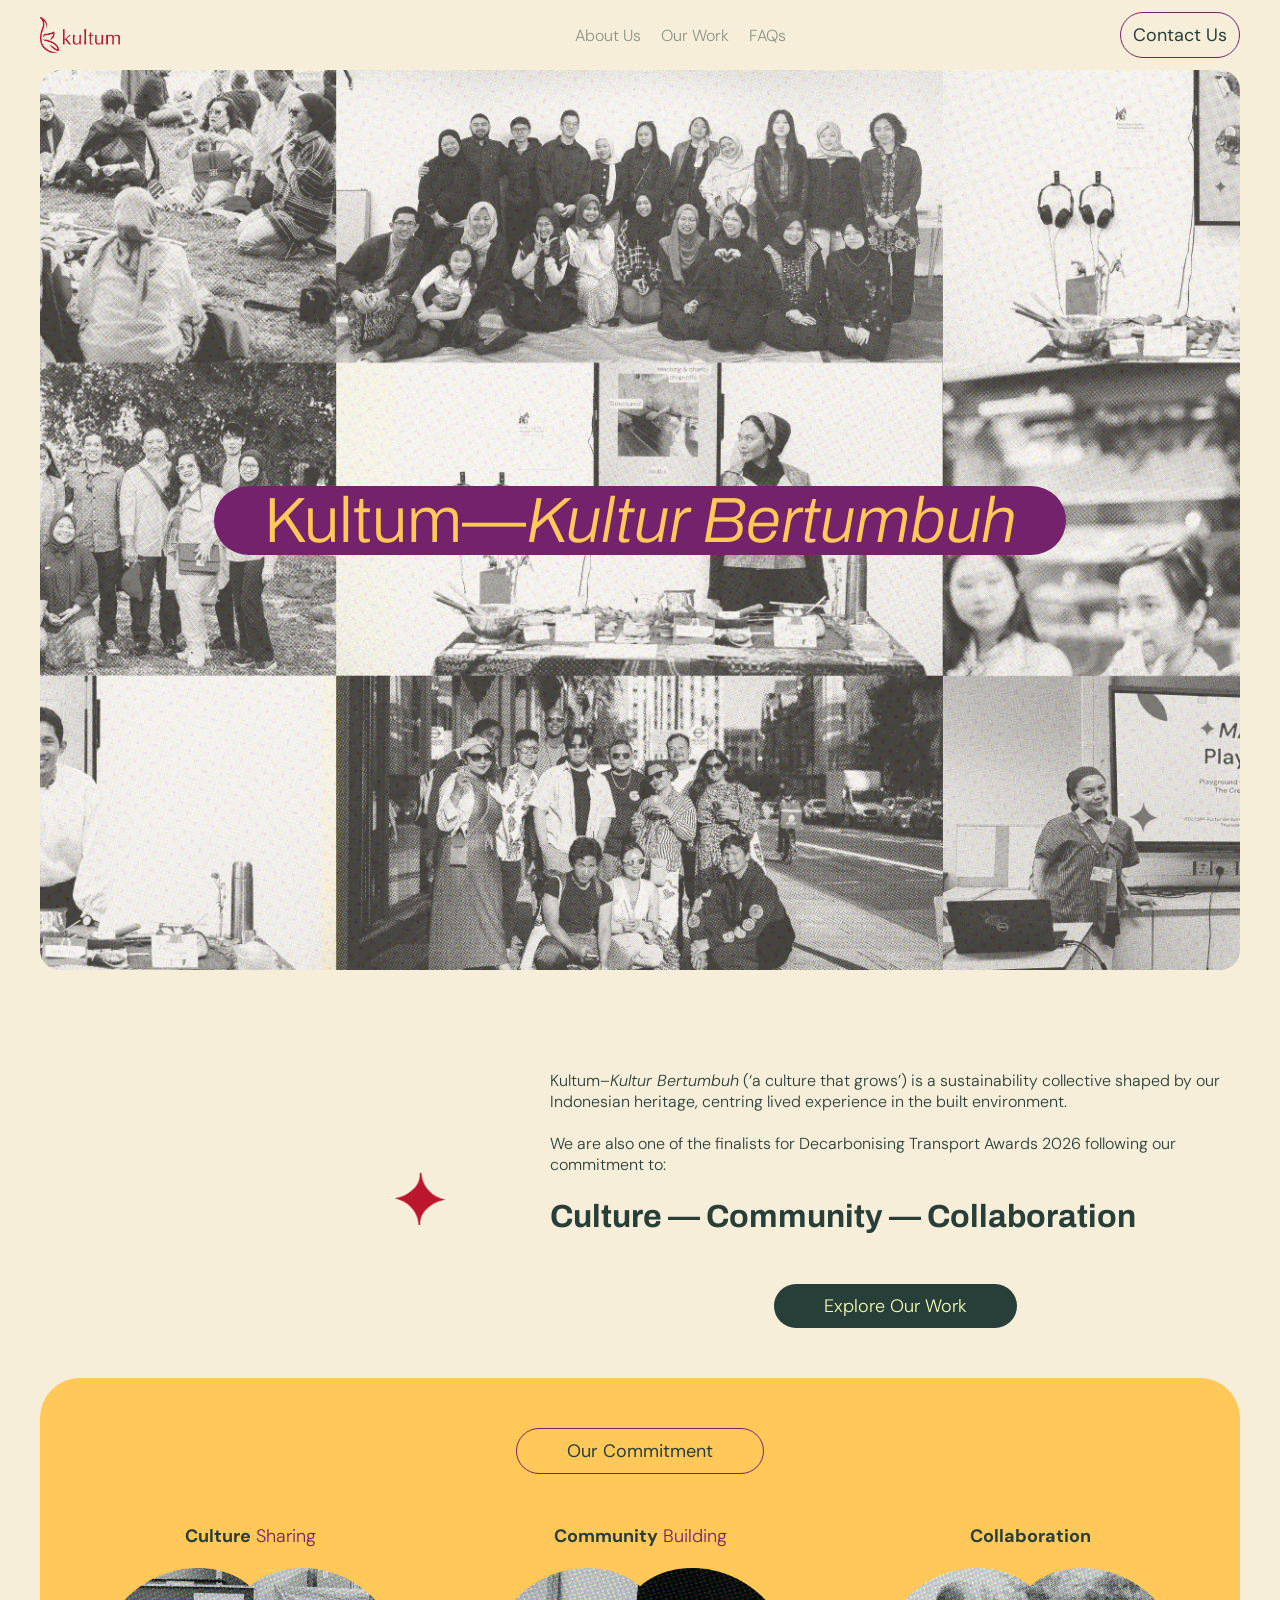
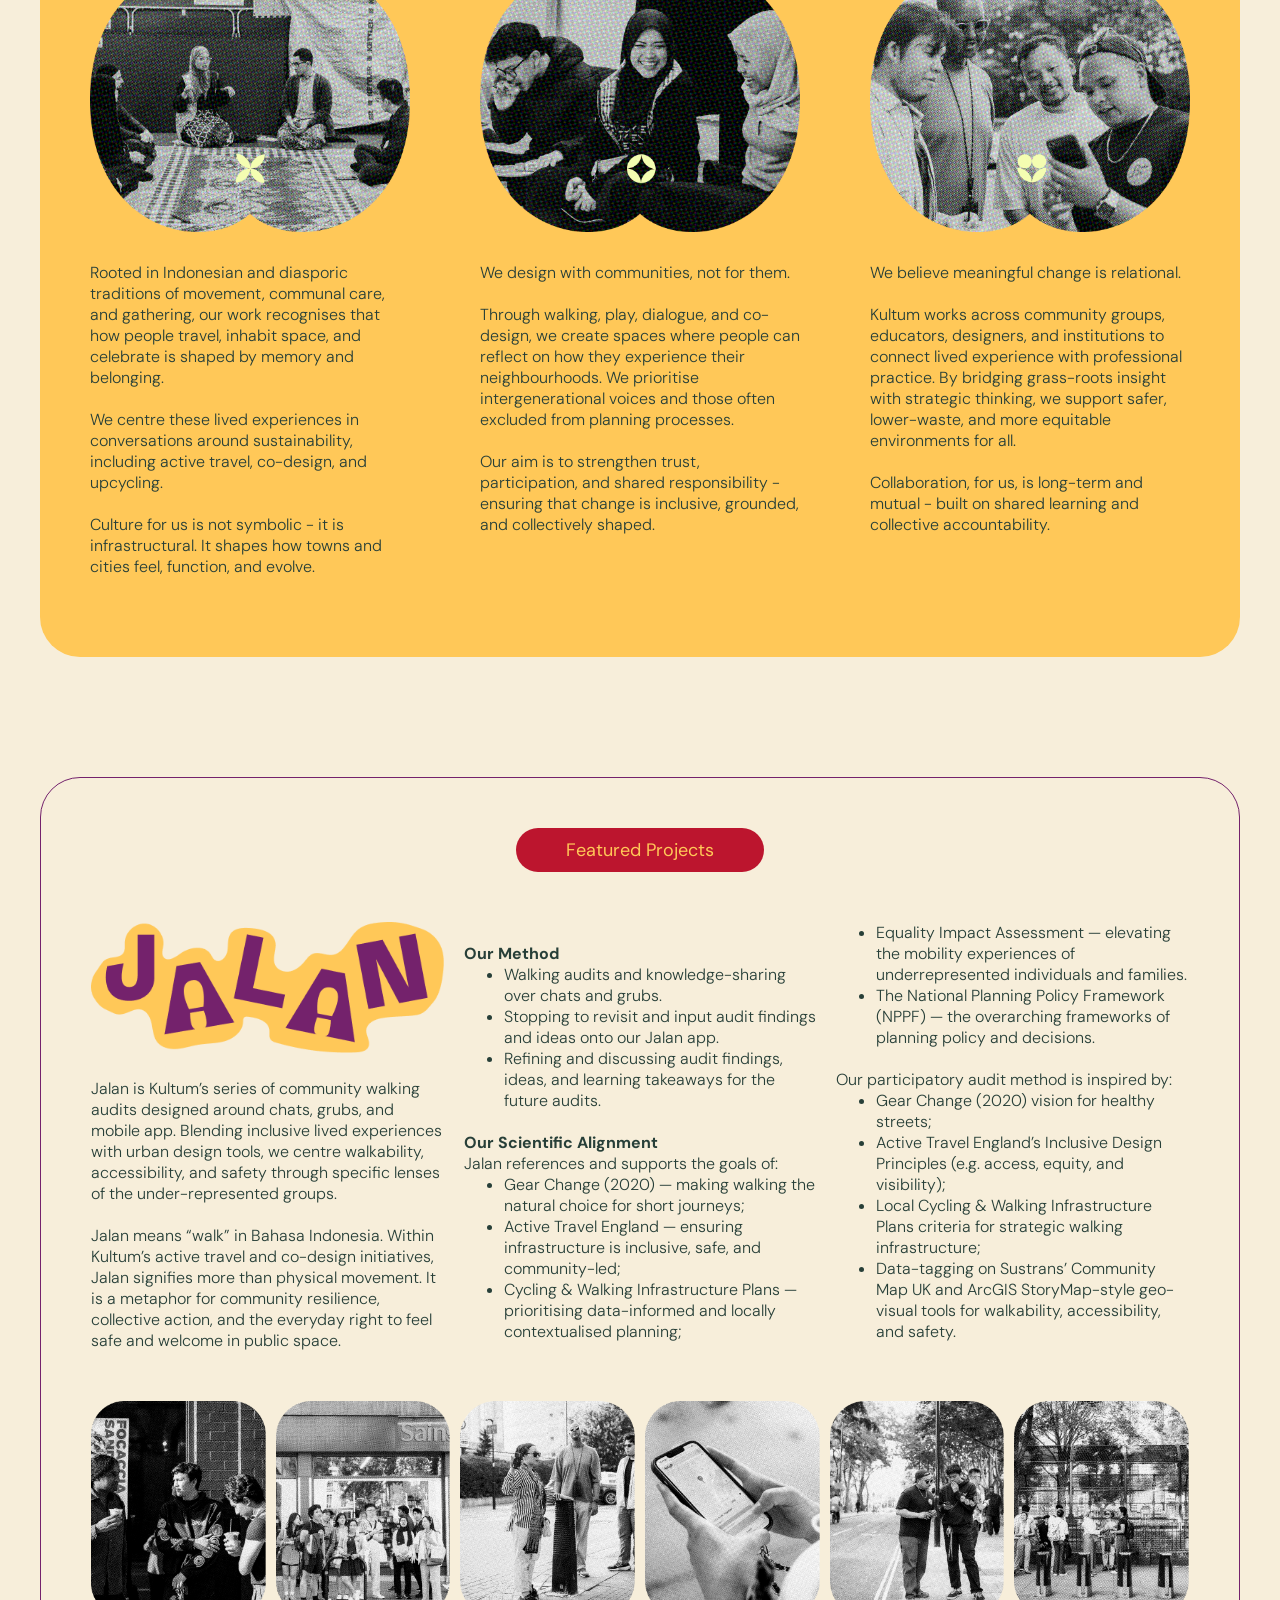
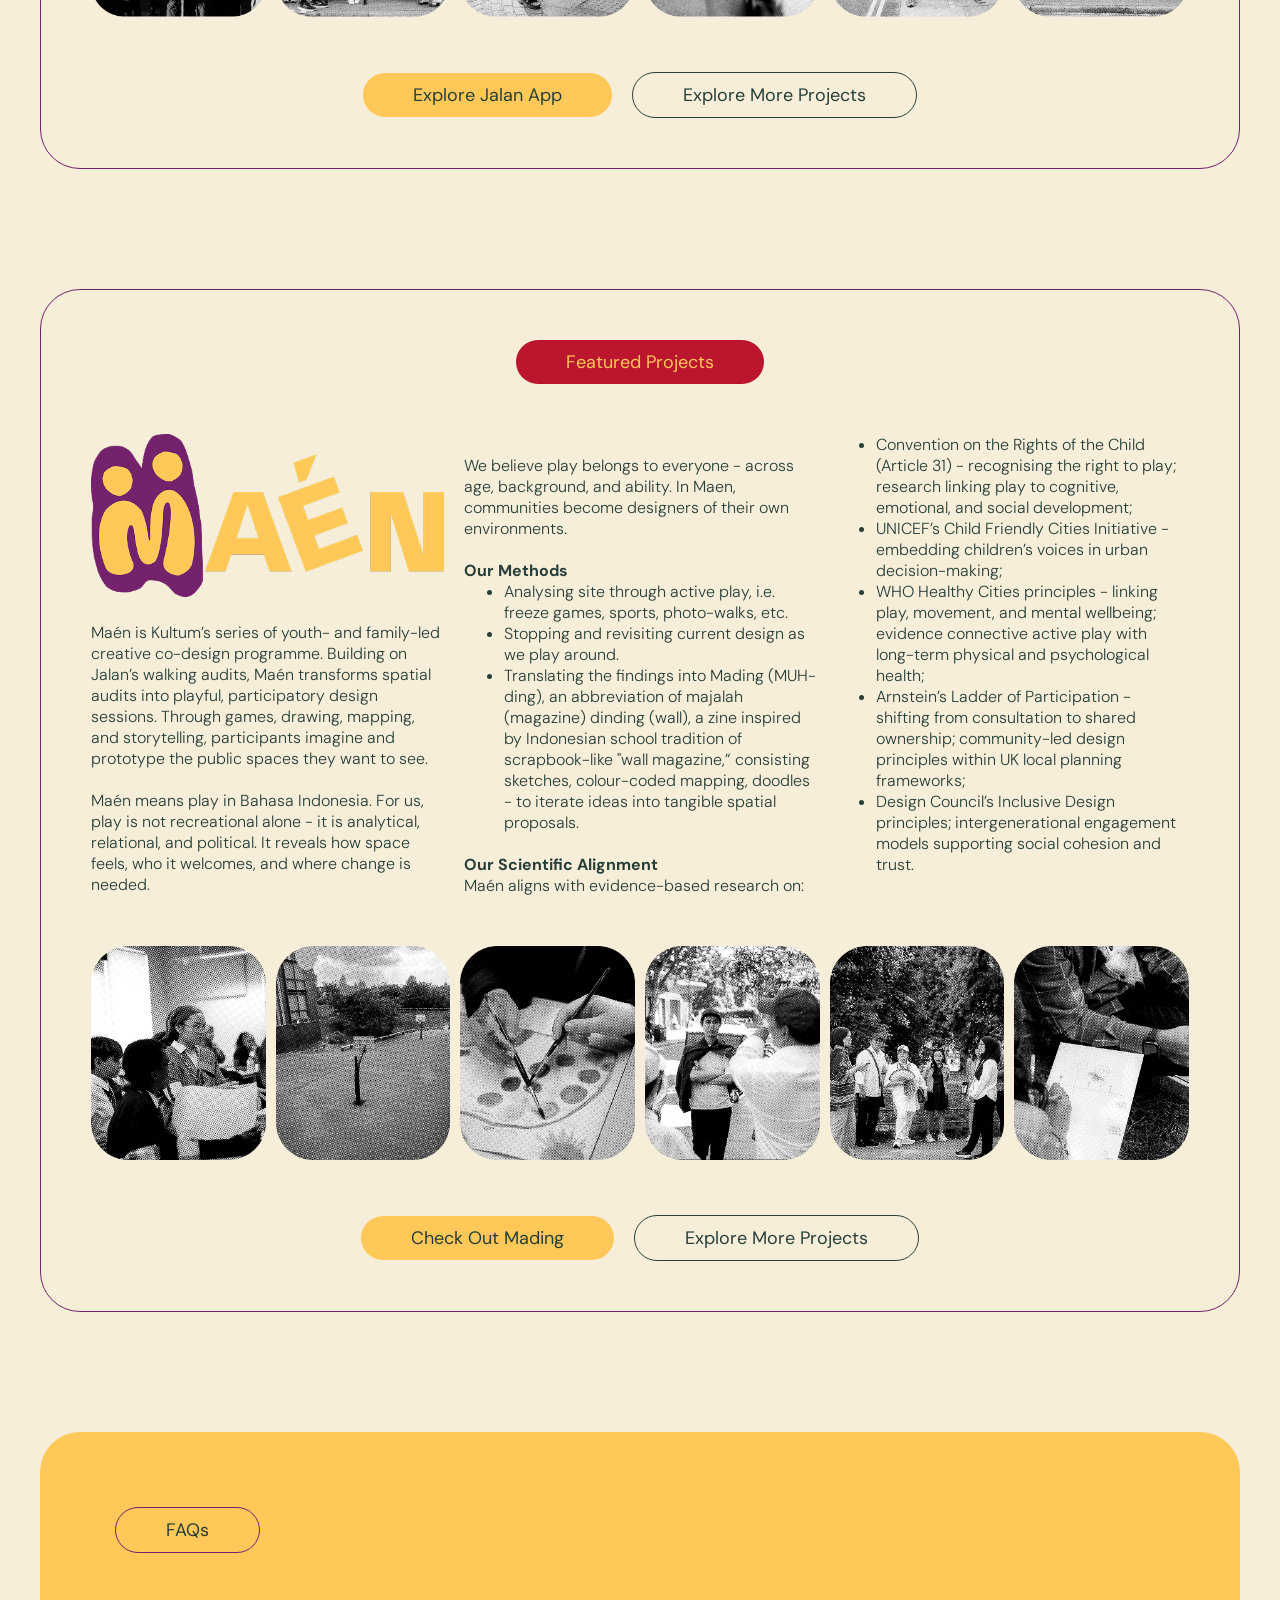
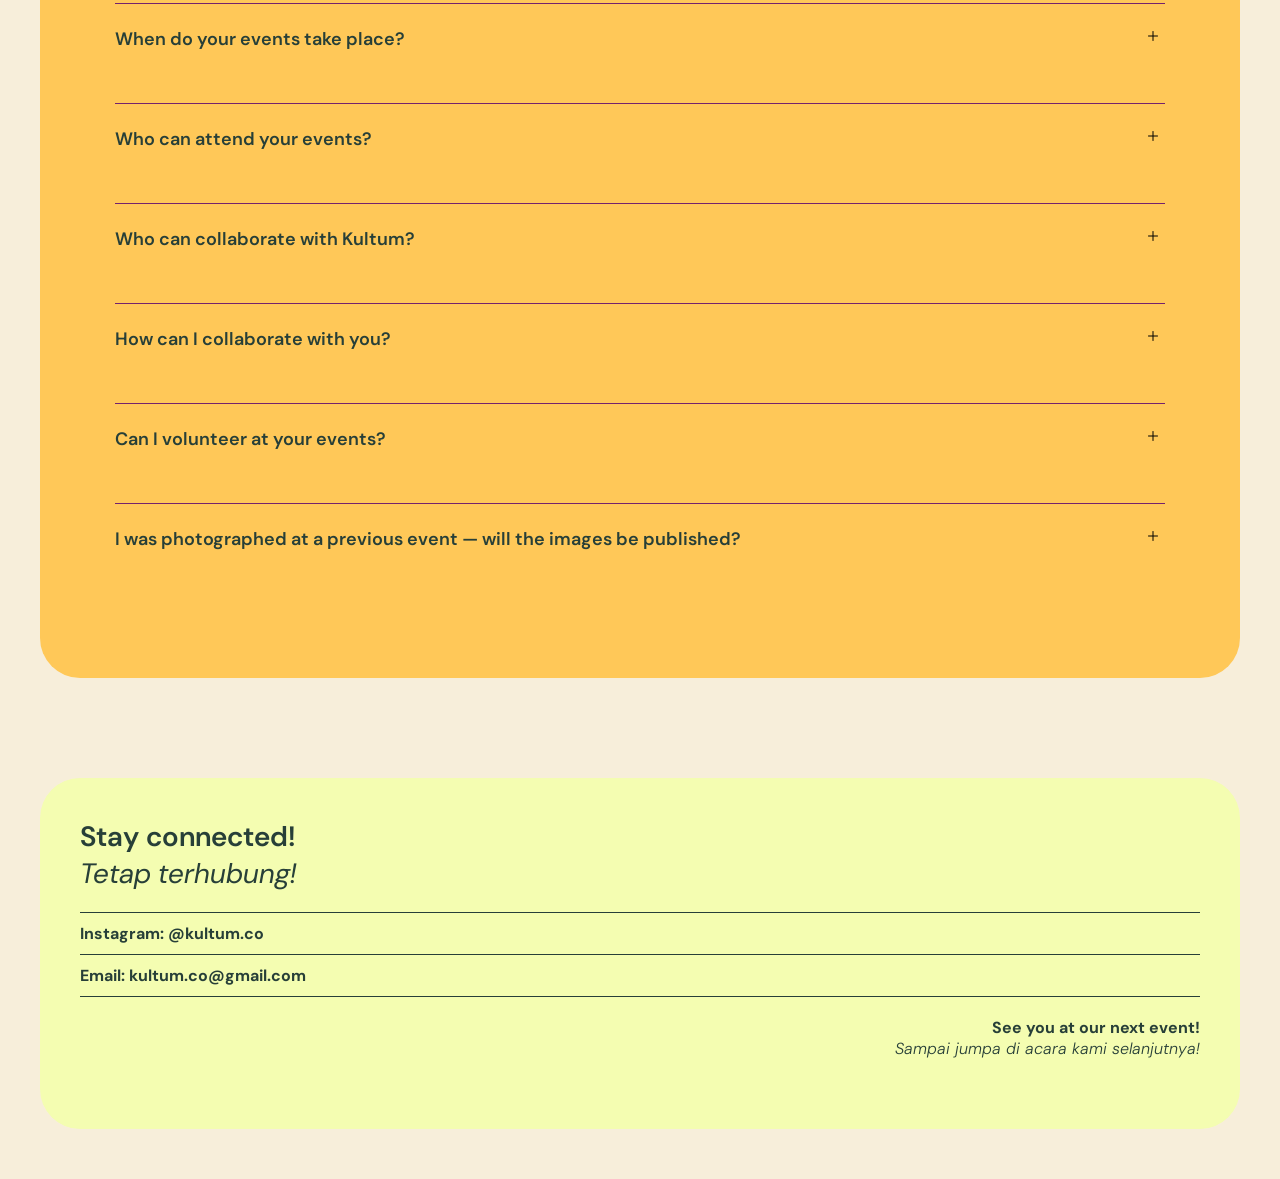
==== index.html @ 2cca70c1 "add hyperlink" ====
<!DOCTYPE html>
<html lang="en">

<head>
    <meta charset="UTF-8">
    <meta name="viewport" content="width=device-width, initial-scale=1.0">
    <title>KULTUM - Kultur Bertumbuh</title>
    <meta name="description" content="Kultum–Kultur Bertumbuh is a sustainability collective shaped by our Indonesian heritage, centring lived experience in the built environment.">
    <link rel="stylesheet" href="style.css">
    <link rel="icon" type="image/png" href="assets/logo_icon/Kultum_logo_square.png">
    <link rel="apple-touch-icon" href="assets/logo_icon/Kultum_logo_square.png">
    <link rel="preconnect" href="https://fonts.googleapis.com">
    <link rel="preconnect" href="https://fonts.gstatic.com" crossorigin>
    <link href="https://fonts.googleapis.com/css2?family=Archivo:ital,wght@0,100..900;1,100..900&family=DM+Sans:ital,opsz,wght@0,9..40,100..1000;1,9..40,100..1000&display=swap" rel="stylesheet">
</head>

<body>
    <header class="navbar">
        <div class="navbar-logo">
            <a href="index.html" target="_self"><img src="assets/logo_icon/Kultum_Visual-87.png" alt="Logo KULTUM"></a>
        </div>

        <!-- burger button (mobile only) -->
        <button class="navbar-burger" aria-label="Open menu" aria-expanded="false">
            <span></span>
            <span></span>
            <span></span>
        </button>
        
        <nav class="navbar-container">
            <ul class="navbar-menu">
                <li><a href="about.html">About Us</a></li>
                <li><a href="projects.html">Our Work</a></li>
                <li><a href="#faqs">FAQs</a></li>
            </ul>
            <div class="navbar-contact">
                <h3><a href="index.html#contacts" class="contact-button">Contact Us</a></h3>
            </div>
        </nav>
    </header>

    <section class="hero">
        <div class="hero-content">
            <h1>Kultum—<i>Kultur Bertumbuh</i></h1>
        </div>
    </section>

    <section class="about">
        <div class="about-image">
            <img src="assets/ornament/Kultum_Visual-39.png" alt="Hero Image">
        </div>
        <div class="about-content">
            <div class="about-content-text">
                <p>Kultum–<i>Kultur Bertumbuh</i> (‘a culture that grows’) is a sustainability collective shaped by our Indonesian heritage, centring lived experience in the built environment.</p>
                <br>
                <p>We are also one of the finalists for Decarbonising Transport Awards 2026 following our commitment to:</p>
            </div>
            <div class="about-highlights">
                <h2>
                    <span class="highlight-word">Culture</span>
                    <span class="highlight-sep"> — </span>
                    <span class="highlight-word">Community</span>
                    <span class="highlight-sep"> — </span>
                    <span class="highlight-word">Collaboration</span>
                </h2>
            </div>

            <div class ="about-CTA">
                <h3><a href="projects.html" class="about-button">Explore Our Work</a></h3>
            </div>
        </div>
    </section>

    <section class="commitment">
        <div class="commitment-title">
            <h2>Our Commitment</h2>
        </div>        
        <div class="commitment-container">
            <div class="commitment-item">
                <h4><span>Culture</span> Sharing</h4>
                <img src="assets/image/commitment-culture-sharing.png" alt="Commitment 1">
                <p>Rooted in Indonesian and diasporic traditions of movement, communal care, and gathering, our work recognises that how people travel, inhabit space, and celebrate is shaped by memory and belonging.</p>
                <br>
                <p>We centre these lived experiences in conversations around sustainability, including active travel, co-design, and upcycling.</p>
                <br>
                <p>Culture for us is not symbolic - it is infrastructural. It shapes how towns and cities feel, function, and evolve.</p>
            </div>
            <div class="commitment-item">
                <h4><span>Community</span> Building</h4>
                <img src="assets/image/commitment-community.png" alt="Commitment 2">
                <p>We design with communities, not for them. </p>
                <br>
                <p>Through walking, play, dialogue, and co-design, we create spaces where people can reflect on how they experience their neighbourhoods. We prioritise intergenerational voices and those often excluded from planning processes.</p>
                <br>
                <p>Our aim is to strengthen trust, participation, and shared responsibility - ensuring that change is inclusive, grounded, and collectively shaped.</p>
            </div>
            <div class="commitment-item">
                <h4><span>Collaboration</span></h4>
                <img src="assets/image/commitment-collaboration.png" alt="Commitment 1">
                <p>We believe meaningful change is relational.</p>
                <br>
                <p>Kultum works across community groups, educators, designers, and institutions to connect lived experience with professional practice. By bridging grass-roots insight with strategic thinking, we support safer, lower-waste, and more equitable environments for all.</p>
                <br>
                <p>Collaboration, for us, is long-term and mutual - built on shared learning and collective accountability.</p>
            </div>
        </div>
    </section>

    <section class="featured-projects">
        <div class="featured-projects-title">
            <h2>Featured Projects</h2>
        </div>
        <div class="featured-projects-content">
            <div class="feature-projects-content">
                <img class="feature-projects-image" src="assets/image/featured_project/jalan_logo.png" alt="Featured Project Main Image">
                <p>Jalan is Kultum’s series of community walking audits designed around chats, grubs, and mobile app. Blending inclusive lived experiences with urban design tools, we centre walkability, accessibility, and safety through specific lenses of the under-represented groups.</p>
                <br>
                <p>Jalan means “walk” in Bahasa Indonesia. Within Kultum’s active travel and co-design initiatives, Jalan signifies more than physical movement. It is a metaphor for community resilience, collective action, and the everyday right to feel safe and welcome in public space.</p>
                <br>
                <p><span>Our Method</span></p>
                <ul>
                    <li>Walking audits and knowledge-sharing over chats and grubs.</li>
                    <li>Stopping to revisit and input audit findings and ideas onto our Jalan app.</li>
                    <li>Refining and discussing audit findings, ideas, and learning takeaways for the future audits.</li>
                </ul>
                <br>
                <p><span>Our Scientific Alignment</span></p>
                <p>Jalan references and supports the goals of:</p>
                <ul>
                    <li><a href="https://assets.publishing.service.gov.uk/media/5f1f59458fa8f53d39c0def9/gear-change-a-bold-vision-for-cycling-and-walking.pdf" target="_blank">Gear Change (2020)</a> — making walking the natural choice for short journeys;</li>
                    <li><a href="https://www.activetravelengland.gov.uk/resources" target="_blank">Active Travel England</a> — ensuring infrastructure is inclusive, safe, and community-led;</li>
                    <li><a href="https://assets.publishing.service.gov.uk/media/5f32aa668fa8f57ac88dc9dc/cycling-walking-infrastructure-technical-guidance-document.pdf" target="_blank">Cycling & Walking Infrastructure Plans</a> — prioritising data-informed and locally contextualised planning;</li>
                    <li><a href="https://www.ukri.org/wp-content/uploads/2021/02/nerc-110221-Funding-Opp-PreparingForFutureCleanAir-EIA.pdf#:~:text=An%20equality%20impact%20assessment%20(EIA)%20is%20an,or%20disadvantage%20any%20protected%20groups%20from%20participation.&text=EIAs%20are%20about%20making%20comparisons%20between%20groups,identify%20differences%20in%20their%20needs%20and/or%20requirements." target="_blank">Equality Impact Assessment</a> — elevating the mobility experiences of underrepresented individuals and families.</li>
                    <li>The National Planning Policy Framework (NPPF) — the overarching frameworks of planning policy and decisions.</li>
                </ul>
                <br>
                <p>Our participatory audit method is inspired by:</p>
                <ul>
                    <li><a href="https://assets.publishing.service.gov.uk/media/5f1f59458fa8f53d39c0def9/gear-change-a-bold-vision-for-cycling-and-walking.pdf" target="_blank">Gear Change (2020)</a> vision for healthy streets;</li>
                    <li><a href="https://www.activetravelengland.gov.uk/resources" target="_blank">Active Travel England</a>’s Inclusive Design Principles (e.g. access, equity, and visibility);</li>
                    <li><a href="https://assets.publishing.service.gov.uk/media/5f32aa668fa8f57ac88dc9dc/cycling-walking-infrastructure-technical-guidance-document.pdf" target="_blank">Local Cycling & Walking Infrastructure Plans</a> criteria for strategic walking infrastructure;</li>
                    <li><a href="https://www.walkwheelcycletrust.org.uk/for-professionals/ " target="_blank">Data-tagging on Sustrans’ Community Map UK</a> and <a href="https://www.esri.com/en-us/arcgis/products/arcgis-storymaps/overview" target="_blank">ArcGIS StoryMap-style geo-visual tools</a> for walkability, accessibility, and safety.</li>
                </ul>
            </div>
        </div>
        <div class="feature-projects-image-collection">
            <div class="feature-projects-image-item">
                <img src="assets/image/jalan_1.png" alt="Featured Project 1">    
            </div>
            <div class="feature-projects-image-item">
                <img src="assets/image/jalan_2.png" alt="Featured Project 2">    
            </div>
            <div class="feature-projects-image-item">
                <img src="assets/image/jalan_3.png" alt="Featured projects 3">    
            </div>
            <div class="feature-projects-image-item">
                <img src="assets/image/jalan_4.png" alt="Featured projects 4">    
            </div>
            <div class="feature-projects-image-item">
                <img src="assets/image/jalan_5.png" alt="Featured projects 5">    
            </div>
            <div class="feature-projects-image-item">
                <img src="assets/image/jalan_6.png" alt="Featured projects 6">    
            </div>        
        </div>
        <div class="featured-projects-CTA">
            <a href="https://jalan-audit.vercel.app/" target="_blank">
                <div class="featured-projects-CTA-text">
                    <h3 id="explore-jalan-app">Explore Jalan App</h3>
                </div>
            </a>
            
            <a href="projects.html" target="_self">
                <div class="featured-projects-CTA-text">
                    <h3 id="explore-projects">Explore More Projects</h3>
                </div>
            </a>
            
        </div>
    </section>

        <section class="featured-projects">
        <div class="featured-projects-title">
            <h2>Featured Projects</h2>
        </div>
        <div class="feature-projects-content">
            <img class="feature-projects-image" src="assets/image/featured_project/maen_logo.png" alt="Featured Project Main Image">
            <p>Maén is Kultum’s series of youth- and family-led creative co-design programme. Building on Jalan’s walking audits, Maén transforms spatial audits into playful, participatory design sessions. Through games, drawing, mapping, and storytelling, participants imagine and prototype the public spaces they want to see.</p>
            <br>
            <p>Maén means play in Bahasa Indonesia. For us, play is not recreational alone - it is analytical, relational, and political. It reveals how space feels, who it welcomes, and where change is needed.</p>
            <br>
            <p>We believe play belongs to everyone - across age, background, and ability. In Maen, communities become designers of their own environments.</p>
            <br>
            <p><span>Our Methods</span></p>    
            <ul>
                <li>Analysing site through active play, i.e. freeze games, sports, photo-walks, etc.</li>
                <li>Stopping and revisiting current design as we play around.</li>
                <li>Translating the findings into Mading (MUH-ding), an abbreviation of majalah (magazine) dinding (wall), a zine inspired by Indonesian school tradition of scrapbook-like "wall magazine,” consisting sketches, colour-coded mapping, doodles - to iterate ideas into tangible spatial proposals.</li>
            </ul>
            <br>
            <p><span>Our Scientific Alignment</span></p>
            <p>Maén aligns with evidence-based research on:</p>
            <ul>
                <li><a href="https://www.unicef.org.uk/what-we-do/un-convention-child-rights/" target="_blank">Convention on the Rights of the Child (Article 31)</a> - recognising the right to play; research linking play to cognitive, emotional, and social development;</li>
                <li><a href="https://www.childfriendlycities.org/ " target="_blank">UNICEF’s Child Friendly Cities Initiative</a> - embedding children’s voices in urban decision-making;</li>
                <li><a href="https://iris.who.int/server/api/core/bitstreams/2e4092fb-4753-4e44-85f1-3ce83b74ad05/content" target="_blank">WHO Healthy Cities principles</a> - linking play, movement, and mental wellbeing; evidence connective active play with long-term physical and psychological health;</li>
                <li><a href="https://assets.publishing.service.gov.uk/media/5a759a49ed915d506ee80164/11-1473-citizen-in-regulation.pdf" target="_blank">Arnstein’s Ladder of Participation</a> - shifting from consultation to shared ownership; community-led design principles within UK local planning frameworks;</li>
                <li><a href="https://www.designcouncil.org.uk/fileadmin/uploads/dc/Documents/the-principles-of-inclusive-design.pdf#:~:text=Inclusive%20design%20celebrates%20the%20diversity%20of%20people,ill%20health%2C%20visual%20impairments%20and%20hearing%20impairments" target="_blank">Design Council’s Inclusive Design principles</a>; intergenerational engagement models supporting social cohesion and trust.</li>
            </ul>
        </div>
        <div class="feature-projects-image-collection">
            <div class="feature-projects-image-item">
                <img src="assets/image/featured_project/maen_image/image1.png" alt="Featured Project 1">    
            </div>
            <div class="feature-projects-image-item">
                <img src="assets/image/featured_project/maen_image/image2.png" alt="Featured Project 2">    
            </div>
            <div class="feature-projects-image-item">
                <img src="assets/image/featured_project/maen_image/image3.png" alt="Featured projects 3">    
            </div>
            <div class="feature-projects-image-item">
                <img src="assets/image/featured_project/maen_image/image4.png" alt="Featured projects 4">    
            </div>
            <div class="feature-projects-image-item">
                <img src="assets/image/featured_project/maen_image/image5.png" alt="Featured projects 5">    
            </div>
            <div class="feature-projects-image-item">
                <img src="assets/image/featured_project/maen_image/image6.png" alt="Featured projects 6">    
            </div>        
        </div>
        
        <div class="featured-projects-CTA">
            <a href="https://docs.google.com/presentation/d/1mTHR2N5oKkq1h2zH05cgTglnun72VjUAfiAjLEv7IDc/edit?usp=sharing" target="_blank">
                <div class="featured-projects-CTA-text">
                    <h3 id="explore-jalan-app">Check Out Mading</h3>
                </div>
            </a>
            
            <a href="projects.html" target="_self">
                <div class="featured-projects-CTA-text">
                    <h3 id="explore-projects">Explore More Projects</h3>
                </div>
            </a>
            
        </div>
    </section>

    <section class="faqs" id="faqs">
        <div class="faqs-title">
            <h2>FAQs</h2>
        </div>

        <div class="faqs-container">
            <div class="faqs-item">
                <div class="faqs-question-container">
                    <h2>When do your events take place?</h2>
                    <div class="plus button">
                        <svg class="icon-plus" viewBox="0 0 24 24" width="24" height="24" aria-hidden="true" focusable="false">
                            <path d="M12 7.5V16.5M7.5 12H16.5" fill="none" stroke="currentColor" stroke-width="1" stroke-linecap="round"></path>
                        </svg>
                    </div>
                </div>
                <div class="faqs-answer">
                    <p>Our events take place at different times throughout the year. As Kultum is a passion project alongside our full-time work, we treat it as a creative playground - which means meaningful gatherings for communities. We usually run 5-6 events each year. The best place to hear about new dates and updates is our Instagram @kultum.co. We are always open to collaborating on new events.</p>                
                </div>
            </div>
            <div class="faqs-item">
                <div class="faqs-question-container">
                    <h2>Who can attend your events?</h2>
                    <div class="plus button">
                        <svg class="icon-plus" viewBox="0 0 24 24" width="24" height="24" aria-hidden="true" focusable="false">
                            <path d="M12 7.5V16.5M7.5 12H16.5" fill="none" stroke="currentColor" stroke-width="1" stroke-linecap="round"></path>
                        </svg>
                    </div>
                </div>
                <div class="faqs-answer">
                    <p>Kultum is rooted in Indonesian lived experience, but we are not exclusively for Indonesians. We warmly welcome people of all ages, backgrounds, and identities. We are we’re especially passionate about creating space for under-represented communities in the UK.</p>                
                </div>
            </div>
            <div class="faqs-item">
                <div class="faqs-question-container">
                    <h2>Who can collaborate with Kultum?</h2>
                    <div class="plus button">
                        <svg class="icon-plus" viewBox="0 0 24 24" width="24" height="24" aria-hidden="true" focusable="false">
                            <path d="M12 7.5V16.5M7.5 12H16.5" fill="none" stroke="currentColor" stroke-width="1" stroke-linecap="round"></path>
                        </svg>
                    </div>
                </div>
                <div class="faqs-answer">
                    <p>We love collaborating — with individuals, collectives, organisations, and communities. Our work centres culture, community, and collaboration, and includes:</p>
                    <ul>
                        <li><strong>Jalan</strong> — community walking audits powered by chats, grubs, and a mobile app;</li>
                        <li><strong>Maén</strong> — youth- and family-led creative co-design programmes through games, drawing, mapping, and storytelling.</li>
                    </ul>
                    <p>We are particularly open to projects connected to under-represented communities in active travel, public spaces, urban-rural connectivity, and co-design.</p>                
                </div>
            </div><div class="faqs-item">
                <div class="faqs-question-container">
                    <h2>How can I collaborate with you?</h2>
                    <div class="plus button">
                        <svg class="icon-plus" viewBox="0 0 24 24" width="24" height="24" aria-hidden="true" focusable="false">
                            <path d="M12 7.5V16.5M7.5 12H16.5" fill="none" stroke="currentColor" stroke-width="1" stroke-linecap="round"></path>
                        </svg>
                    </div>
                </div>
                <div class="faqs-answer">
                    <p>We would love to hear from you! Please email kultum.co@gmail.com with a short introduction and your ideas.</p>                
                </div>
            </div>
            <div class="faqs-item">
                <div class="faqs-question-container">
                    <h2>Can I volunteer at your events?</h2>
                    <div class="plus button">
                        <svg class="icon-plus" viewBox="0 0 24 24" width="24" height="24" aria-hidden="true" focusable="false">
                            <path d="M12 7.5V16.5M7.5 12H16.5" fill="none" stroke="currentColor" stroke-width="1" stroke-linecap="round"></path >
                        </svg>
                    </div>
                </div>
                <div class="faqs-answer">
                    <p>Yes — we would love that! If you are interested in volunteering, email kultum.co@gmail.com and we will share details about our volunteering scheme and upcoming opportunities.</p>                
                </div>
            </div>
            <div class="faqs-item">
                <div class="faqs-question-container">
                    <h2>I was photographed at a previous event — will the images be published?</h2>
                    <div class="plus button">
                        <svg class="icon-plus" viewBox="0 0 24 24" width="24" height="24" aria-hidden="true" focusable="false">
                            <path d="M12 7.5V16.5M7.5 12H16.5" fill="none" stroke="currentColor" stroke-width="1" stroke-linecap="round"></path>
                        </svg>
                    </div>
                </div>
                <div class="faqs-answer">
                    <p>In most cases, yes. We document our events to celebrate and share the community we build together. We always seek consent before photographing participants, so you can feel comfortable and safe at our events. Your comfort and choice are our priority.</p>                
                </div>
            </div>
        </div>
    </section>

    <section class="contacts" id="contacts">
        <div class="contacts-title">
            <h5 id="stay-connected">Stay connected!</h5>
            <h5 id="tetep-terhubung"><i>Tetap terhubung!</i></h5>
        </div>
        <div class="contact-items">
            <p><span><a href="https://www.instagram.com/kultum.co">Instagram: @kultum.co</a></span></p>
        </div>
        <div class="contact-items">
            <p><span><a href="mailto:kultum.co@gmail.com">Email: kultum.co@gmail.com</a></span></p>
        </div>
        <div class="contact-footer">
            <p><span>See you at our next event!</span></p>
            <p><i>Sampai jumpa di acara kami selanjutnya!</i></p>
        </div>
    </section>

    <script src="script.js"></script>

</body>

</html>
---- style.css ----
:root {
    --text-color: #273F38;
    --background-color: #F7EEDA;
    --secondary-color: #273F38;
    --third-color: #BC152E;
    --fourth-color: #FFC858;
    --fifth-color: #F4FDB1;
    --accent-color: #74226C;
    --title-color: #FFC858;
    --text-accent-color: #F4FDB1;

}

h1 {
    font-size: 70px;
    font-family: "Archivo", monospace;
    font-weight: 300;
}

h2 {
    color: var(--text-color);
    font-size: 18px;
    font-weight: 400;
    margin: 0;
}

h3 {
    color: var(--text-color);
    font-size: 18px;
    font-weight: 400;
    margin: 0;
}

h4 {
    color: var(--text-color);
    font-size: 20px;
    font-weight: 400;
    margin: 0;
}

h5 {
    color: var(--text-color);
    font-size: 28px;
    font-weight: 400;
    margin: 0;
}

i {
    margin: 0;
}

p{
    color: var(--text-color);
    font-size: 16px;
    font-weight: 300;
    margin: 0;
}

li{
    color: var(--text-color);
    font-size: 16px;
    font-weight: 300;
    margin: 0;
}

ul{
    margin: 0;
}




span {
    color: var(--text-color);
    font-weight: 700;
}

a,
a:visited,
a:hover,
a:active {
    color: var(--text-color);
    text-decoration: none;      /* remove underline */
}

body {
    background-color: var(--background-color);
    font-family: "DM Sans", monospace;
    padding: 0 30px;
    margin: 0;
}

.navbar {
    position: sticky;
    top: 0;
    z-index: 100;
    background-color: var(--background-color);
    display : flex;     /*to display navbar items horizontally*/
    align-items: center; /*to vertically center the items*/
    flex-direction: row; /*to ensure items are in a row*/
    justify-content: space-between;
    font-size: 18px;
    font-weight: 300;
    padding: 0;
    height: 70px;
}

.navbar-logo img {
    width: 80px;
    height: auto;
    display: block; /*to remove any extra space below the image*/
    padding: 0;
    margin: 0;
}

.navbar-container {
    flex: 1;                    /* fill remaining space after logo */
    display: flex;
    align-items: center;
    justify-content: center;    /* center the menu links */
    position: relative;         /* anchor for navbar-contact absolute position */
}

.navbar-menu {
    display: flex;  /*to display navbar items horizontally*/
    flex-direction: row; /*to ensure items are in a row*/
    gap: 20px;      /*to add space between navbar items*/
    list-style: none; /*to remove default list styling*/
    justify-content: center; /*to center the items horizontally*/
    padding: 0;
    margin: 0;
}

.navbar-menu li a {
    opacity: 0.5;
}

.navbar-menu li a.active {
    opacity: 1;
}

.navbar-contact {
    position: absolute;         /* pin to right edge of container */
    right: 0;
    min-width: 120px;
    text-align: center;
    font-size: 18px;
    font-weight: 300;
    margin: 0;
    padding: 10px 1px;
    border: 1px solid var(--accent-color);
    border-radius: 100px;
}

.navbar-burger {
    display: none;              /* hidden on desktop */
    flex-direction: column;
    justify-content: center;
    gap: 5px;
    background: none;
    border: none;
    cursor: pointer;
    padding: 4px;
    z-index: 200;
}

.navbar-burger span {
    display: block;
    width: 24px;
    height: 2px;
    background-color: var(--text-color);
    border-radius: 2px;
    transition: transform 0.3s ease, opacity 0.2s ease;
}



.hero {
    min-height: 100vh;
    display: flex;
    align-items: center;
    justify-content: center;
    text-align: center;
    border-radius: 20px;

    /* change image path as needed */
    background-image: url("assets/image/hero.png");
    background-size: cover;
    background-position: center;
    background-repeat: no-repeat;
}

.hero-content h1 {
    margin: 0;
    display: inline-block;                 /* wraps bg around text */
    padding: 12px 20px;
    background-color: var(--accent-color); /* text box color */
    color: var(--title-color);
    border-radius: 100px;
    padding: 0px 50px;
}

.about{
    display: flex;
    align-items: center;
    justify-content: center;
    flex-direction: row;
    gap: 50px;   
    padding-top: 100px;
    margin-bottom: 50px;
}

.about-image {
    flex: 2;
    width: 400px;
    height: auto;
    border-radius: 20px;
    
    display: flex;              /* make inner img alignable */
    justify-content: flex-end;  /* push img to right */
    align-items: center;        /* optional vertical alignment */
}

.about-image-container {
    position: relative;
    width: 100%;
    height: 100%;
}

.about-image img {
    position: relative;
    width: 50px;
    height: auto;
    top: 0px;                  /* reset old values */
    right: 30px;
    transform: translateX(-50%); /* center vertically */
}

.about-content {
    flex: 3;
    display: flex;
    flex-direction: column;
}

.about-highlights {
    display: flex;
    flex-direction: column;
    justify-content: center;
    text-align: left;
    font-size: 24px;
    margin-top: 24px;
}

.about-highlights h2{
    font-family: "Archivo", monospace;
    font-size: 32px;
    font-weight: 600;
}

.about-CTA {
    margin-top: 50px;
    width: fit-content;        /* only as wide as content */
    margin-left: auto;         /* center horizontally */
    margin-right: auto;        /* center horizontally */

    color: var(--title-color);
    background-color: var(--secondary-color);
    border-radius: 100px;

    display: inline-flex;      /* keep content centered inside */
    justify-content: center;
    align-items: center;
}

.about-CTA h3 {
    color: var(--text-accent-color);
    font-size: 18px;
    font-weight: 300;
    padding: 10px 50px;
}

.about-CTA h3 a{
    color: var(--text-accent-color);
}


.commitment {
    background-color: var(--title-color);
    padding: 50px;
    border-radius: 40px;
    padding-bottom: 80px;
}

.commitment-title {
    display: flex;
    align-items: center;
    justify-content: center;
}

.commitment-title h2 {
    display: inline-block;                 /* width = text content */
    border: 1px solid var(--accent-color);
    padding: 10px 50px;                     /* small inner spacing */
    border-radius: 999px;                  /* optional pill look */
}

.commitment-container {
    display: flex;
    flex-direction: row;
    gap: 70px;
    margin-top: 30px;
}

.commitment-item {
    flex: 1;
    display: flex;
    flex-direction: column;
    align-items: left;
}

.commitment-item img {
    width: 100%;
    height: auto;
    margin-bottom: 30px;
}

.commitment-item h4 {
    color: var(--accent-color);
    font-size: 18px;
    font-weight: 300;
    margin: 20px 0;
    text-align: center;
}

.featured-projects {
    display: flex;
    flex-direction: column;
    gap: 50px;
    margin-top: 120px;
    border: 1px solid var(--accent-color);
    border-radius: 40px;
    padding: 50px;
}


.featured-projects-title {
    display: flex;
    align-items: center;
    justify-content: center;
}

.featured-projects-title h2 {
    display: inline-block;                 /* width = text content */
    background-color: var(--third-color);
    padding: 10px 50px;                     /* small inner spacing */
    border-radius: 999px;                  /* optional pill look */
    color: var(--title-color);
}

.feature-projects-content {
    column-count: 3;
    column-gap: 20px;
}

.feature-projects-content img {
    width: 100%;
    height: auto;
    border-radius: 20px;
    margin-bottom: 20px;
}


.feature-projects-image-collection {
    display: flex;
    flex-direction: row;
    gap: 10px;
}

.featured-projects-image-collection-item {
    flex: 1;
    display: flex;
    flex-direction: column;
    align-items: left;
} 

.feature-projects-image-item img {
    width: 100%;
    height: auto;
}

.featured-projects-CTA{
    display: flex;
    justify-content: center; /* keep both near center */
    align-items: center;
    gap: 20px;               /* exact gap in the middle */
}

.featured-projects-CTA-text{
    flex: 0 0 auto;          /* prevent each item from taking half width */
    width: fit-content;
}

.featured-projects-CTA-text h3 {
    color: var(--text-color);
    border-radius: 100px;
    padding: 10px 50px;
    display: inline-block;   
    cursor: pointer;   /* only as wide as content */
}

#explore-jalan-app {
    background-color: var(--fourth-color); /* change to any color you want */
}

#explore-projects {
    border: 1px solid var(--secondary-color);
}

.faqs {
    background-color: var(--fourth-color);
    padding: 75px;
    border-radius: 40px;
    margin-top: 120px;
}

.faqs-title {
    display: flex;
    align-items: center;
    justify-content: flex-start;
}

.faqs-title h2 {
    display: inline-block;                 /* width = text content */
    border: 1px solid var(--accent-color);
    padding: 10px 50px;                     /* small inner spacing */
    border-radius: 999px;                  /* optional pill look */
    color: var(--text-color);
    margin-bottom: 50px;
}

.faqs-item {
    padding-top: 20px;
    border-top: 1px solid var(--accent-color);
    margin-bottom: 30px;
}

.faqs-question-container {
    display: flex;
    align-items: center;
    justify-content: space-between;
    margin-bottom: 20px;
}

.faqs-question-container h2 {
    font-weight: 600;
}

.faqs-answer{
    max-height: 0;              /*collapses the answer, initially 0*/
    overflow: hidden;           /*Precvents hidden content from showing*/
    opacity: 0;                 /*Makes the answer invisible, initially 0*/
    transition: max-height 0.3s ease, opacity 0.2s ease;        /*Animate when the answer opened or closed*/
}

.faqs-item.is-open .faqs-answer{
    max-height: 500px;          /*Allows the answer to expand to its full height when open, adjust as needed*/
    opacity: 1;                 /*Makes the answer visible when open*/
}

.faqs-item .icon-plus{
    transition: transform 0.2s ease;    /*Animate the rotation of the plus icon when the answer is opened or closed*/
}

.faqs-item.is-open .icon-plus{
    transform: rotate(45deg);           /* + become X by rotating */
}

.plus.button{
    cursor: pointer;
}

.contacts {
    display: flex;
    flex-direction: column;
    background-color: var(--fifth-color);
    margin: 100px 0 50px 0;
    padding: 40px;
    border-radius: 40px;
}

.contacts-title {
    margin: 0 0 20px 0;
}

#stay-connected {
    font-weight: 600;
}

.contact-items {
    padding: 10px 0;
    border-top: 1px solid var(--text-color);
    cursor: pointer;
}

.contact-items p a{
    color: var(--text-color);
}

.contact-footer {
    border-top: 1px solid var(--text-color);
    padding-top: 20px;
    text-align: right;
    margin-bottom: 30px;
}

.page-about .hero-about{
    height: 80dvh;
    display: flex;
    align-items: center;
    justify-content: center;
    text-align: center;
    border-radius: 20px;
    margin: 0 0 10vh 0
}

.page-about .hero-about img{
    width: auto;
    height: 100%;
}

.page-about .about-description .about-full-description {
   margin: 0 0 20px 0;
}
    

.page-about .about-half-page {
    display: flex;
    margin: 0 0 120px 0;
}

.page-about .about-half-page .about-half-ornament {
    flex: 1;
    height: auto;
    display: flex;
    justify-content: center; /* push ornament to center horizontally */
    align-items: center; /* center vertically */
}

.page-about .about-half-page .about-half-description {
    flex: 1;
    display: flex;
    flex-direction: column;
    justify-content: left;
}

.page-about .about-half-page .about-half-ornament img{
    position: relative;
    width: 80px;
    height: auto;
    top: 80px;
    right: 0px;
    transform: translateX(-50%);
}

.page-about .about-cta {
    margin: 80px 0 80px 0;
    display: flex;
    justify-content: center;
    align-items: center;
}

.page-about .cta-button {
    background-color: var(--text-color);
    border-radius: 100px;
}

.page-about .cta-button h3 {
    color: var(--fifth-color);
    font-size: 18px;
    font-weight: 300;
    padding: 10px 50px;
}

.page-projects .our-work {
    display: flex;
    flex-direction: column;
    margin: 80px 0 80px 0;
    background-color: var(--fifth-color);
    padding: 50px;
    border-radius: 50px;
}

.our-work-title {
    display: flex;
    align-items: center;
    justify-content: center;
    margin: 0 0 50px 0;
}
.our-work-title h2 {
    display: inline-block;                 /* width = text content */
    border: 1px solid var(--text-color);
    padding: 10px 50px;                     /* small inner spacing */
    border-radius: 999px;                  /* optional pill look */
    color: var(--text-color);
}


.projects-item-collection {
    display: grid;
    grid-template-columns: repeat(3, minmax(0, 1fr));   /* 3 columns with equal width */
    gap: 70px;                                          /* space between items */
    align-items: stretch;                                 /* align items stretch to fill grid cell height */
    grid-auto-flow: row;                               /*  default, keeps order: 1 2 3 / 4 5 6 / ... */
}

.page-projects .projects-item {
    display: flex;
    flex-direction: column;
}

.page-projects .projects-item h4 {
    min-height: 4em;   /* reserve same space for 1–2 lines */
    margin: 0 0 0.5rem 0;
    text-align: center;

    /* limit to 3 lines with ellipsis */
    display: -webkit-box;
    -webkit-line-clamp: 3; /* limit to 3 lines */
    -webkit-box-orient: vertical;
    overflow: hidden;
}

.page-projects .projects-item img {
    display: block;                 /* remove extra space below image */
    margin: 0 0 1rem 0;
    width: 100%;
    height: auto;
}

.page-projects .projects-cta .cta-button-collection {
    display: flex;
    justify-content: center; /* keep both near center */
    align-items: center;
    text-align: center;
    flex-direction: column;
    gap: 50px;               /* exact gap in the middle */
    margin-bottom: 50px;
} 

.page-projects .cta-button {
    display: inline-block;        /* only as wide as content */
    padding: 10px 50px;
    border-radius: 100px;

}

#collaborate-button {
    background-color: var(--fourth-color);
    color: var(--text-color);
}

#faqs-button {
    border: 1px solid var(--secondary-color);
    color: var(--text-color);
}   


/* ============================================
   RESPONSIVE DESIGN
   Breakpoints:
   - Large desktop : > 1280px
   - Desktop       : 993px – 1280px
   - Tablet        : 641px – 992px
   - Mobile        : <= 640px
============================================ */

/* ===== Global responsive base ===== */
*, *::before, *::after {
    box-sizing: border-box;                 /* ensures padding and border are included in element's total width and height */
}

/* ===== Large desktop (> 1980px) ===== */
@media (min-width: 1980px) {
    body {
        padding: 0 70px;
    }
}

/* ===== Desktop (993px – 1980px) ===== */
@media (max-width: 1280px) {
    body {
        padding: 0 40px;
    }

    h1 {
        font-size: clamp(2.5rem, 5vw, 4.5rem);          /* responsive font size between 2.5rem and 4.5rem based on viewport width */
    }

    .projects-item-collection {
        gap: 30px;
    }
}

/* ===== Tablet (641px – 992px) ===== */
@media (max-width: 992px) {
    /* --- Typography --- */
    h1 { font-size: clamp(2rem, 7vw, 8.5rem); }
    h4 { font-size: 22px; }
    h5 { font-size: 22px; }

    /* --- Body --- */
    body {
        padding: 0 20px;
    }

    /* --- Navbar --- */
    .navbar {
        flex-wrap: wrap;
        height: auto;
        padding: 10px 0;
        gap: 10px;
    }

    /* --- About section (index) --- */
    .about {
        flex-direction: column;
        padding-top: 60px;
        gap: 60px;
        text-align: center;
    }

    .about-image {
        width: 100%;
    }

    .about-highlights {
        text-align: center;
    }

    
    .about-image {
        justify-content: center;
    }

    .about-image img {
        justify-content: center;  /* push img to center */
        right: 0;
        transform: translateX(0%);
    }

    /* --- Commitment --- */
    .commitment {
        padding: 30px;
    }

    .commitment-container {
        flex-direction: column;
        gap: 50px;
        text-align: center;
        font-size: 24px;
    }

    .commitment-item h4 {
        font-size: 24px;  /* higher specificity - overrides h4 alone */
    }

    /* --- Featured projects content --- */
    .featured-projects {
        padding: 30px;
    }

    .feature-projects-content {
        column-count: 2;
    }

    .feature-projects-content a {
        text-decoration: underline;
    }


    .feature-projects-image-collection {
        display: grid;                                  /* override flex with grid */
        grid-template-columns: repeat(2, 1fr);          /* 2 equal columns */
        gap: 10px;
    }

    .featured-projects-CTA {
        flex-direction: column;
        gap: 40px;
    }

    /* --- Projects page --- */
    .page-projects .featured-projects {
        margin-top: 50px;
    }

    .projects-item-collection {
        grid-template-columns: repeat(2, minmax(0, 1fr));
        gap: 40px;
    }

    .page-projects .projects-item h4 {
        min-height: 5em;   /* reserve same space for 1–2 lines */
        margin: 0 0 0.5rem 0;
        text-align: center;

        /* limit to 3 lines with ellipsis */
        display: -webkit-box;
        -webkit-line-clamp: 4; /* limit to 3 lines */
        -webkit-box-orient: vertical;
        overflow: hidden;

        font-size: 20px;
    }

    .page-projects .our-work{
        padding: 30px;
    }

    /* --- About page --- */
    .page-about .hero-about{
        height: 50dvh;
        margin-top: 50px;
    }

    .page-about .hero-about img{
        height: auto;
        width: 100%;
    }

    .page-about .about-half-page {
        flex-direction: column;
        gap: 40px;
    }

    .page-about .about-description {
        text-align: center;
    }

    .page-about .about-half-page .about-half-ornament {
        justify-content: center; /* push ornament to center horizontally */
    }

    .page-about .about-half-page .about-half-ornament img{
        top: 0px;
        transform: translateX(0);
        margin: 30px 0;
    }

    .page-about .about-half-page .about-half-description {
        justify-content: center;
        text-align: center;
    }

    .page-about .cta-button h3 a{
        color: var(--fifth-color);
    }
}

/* ===== Mobile (<= 640px) ===== */
@media (max-width: 640px) {
    /* --- Typography --- */
    h1 { font-size: clamp(1.8rem, 8vw, 2.5rem); }
    h2 { font-size: 16px; }
    h3 { font-size: 16px; }
    h4 { font-size: 16px; }
    h5 { font-size: 20px; }
    p, li { font-size: 14px; }
    a { font-size: 16px; }

    /* --- Body --- */
    body {
        padding: 0 10px;
    }

    .navbar {
        flex-wrap: wrap;
        height: auto;
        padding: 10px 0;
    }

    .navbar-burger {
        display: flex;          /* show on mobile */
    }

    .navbar-container {
        display: none;          /* hidden by default on mobile */
        flex: none;             /* undo flex:1 from desktop */
        flex-direction: column;
        align-items: flex-start;
        width: 100%;
        gap: 16px;
        padding: 20px 0;
        border-top: 1px solid var(--accent-color);
    }

    .navbar-container.is-open {
        display: flex;          /* show when burger is open */
    }

    .navbar-menu {
        flex-direction: column;
        gap: 16px;
        width: 100%;
    }

    .navbar-contact {
        position: static;       /* undo absolute from desktop so it flows in dropdown */
        width: 100%;
        text-align: center;
    }

    /* --- Hero --- */
    .hero {
        min-height: 90dvh;
        background-image: url("assets/image/hero_mobile.png");
    }

    .hero-content h1 {
        max-width: 70vw;
        padding: 10px 30px;
    }

    /* --- About section (index) --- */ 
    .about {
        padding-top: 30px;
        gap: 30px;
    }
    
    .about-highlights h2 {
        display: flex;
        flex-direction: column;
        align-items: center;
        gap: 8px;
        font-size: 20px;

    }

    .highlight-word,
    .highlight-sep {
        display: block;         /* each word and separator on its own line */
    }

    .highlight-sep {
        line-height: 1;
    }

    /* --- Commitment --- */
    .commitment {
        padding: 30px 20px;
    }

    .commitment-container {
        flex-direction: column;
        gap: 30px;
    }

    /* --- Featured projects --- */
    .featured-projects {
        padding: 30px 20px;
        margin-top: 60px;
    }

    .feature-projects-content {
        column-count: 1;
        column-gap: 20px;
    }
     
    .featured-projects-CTA {
         gap: 20px;
     }

    .featured-projects-CTA-text h3 {
        width: 70vw;
        text-align: center;
        padding: 10px 0;
    }

    /* --- FAQs --- */
    .faqs {
        padding: 30px 20px;
        margin-top: 60px;
    }

    /* --- Contacts --- */
    .contacts {
        padding: 30px 20px;
        margin: 60px 0 30px 0;
        text-align: center;
    }

    .contact-footer {
        text-align: center;
    }

    .contact-footer p {
        font-size: 16px;
    }

    /* --- Projects page --- */
    .projects-item-collection {
        grid-template-columns: 1fr;         /* single column */
        gap: 50px;
    }

    .page-projects .projects-item h4 {
        min-height: unset;   /* reserve same space for 1–2 lines */
        margin: 0 0 0.5rem 0;
        text-align: center;

        /* remove line clamp for mobile */
        display: block;         /* override -webkit-box */
        -webkit-line-clamp: unset; /* limit to 3 lines */
        overflow: visible;
        font-size: 16px;
    }

    .page-projects .projects-item p {
        text-align: center;
    }

    /* --- About page --- */
    .page-about .hero-about{
        margin-top: 30px;
    }

    .page-about .about-half-page {
        display: flex;
        margin: 0 0 80px 0;
    }
}
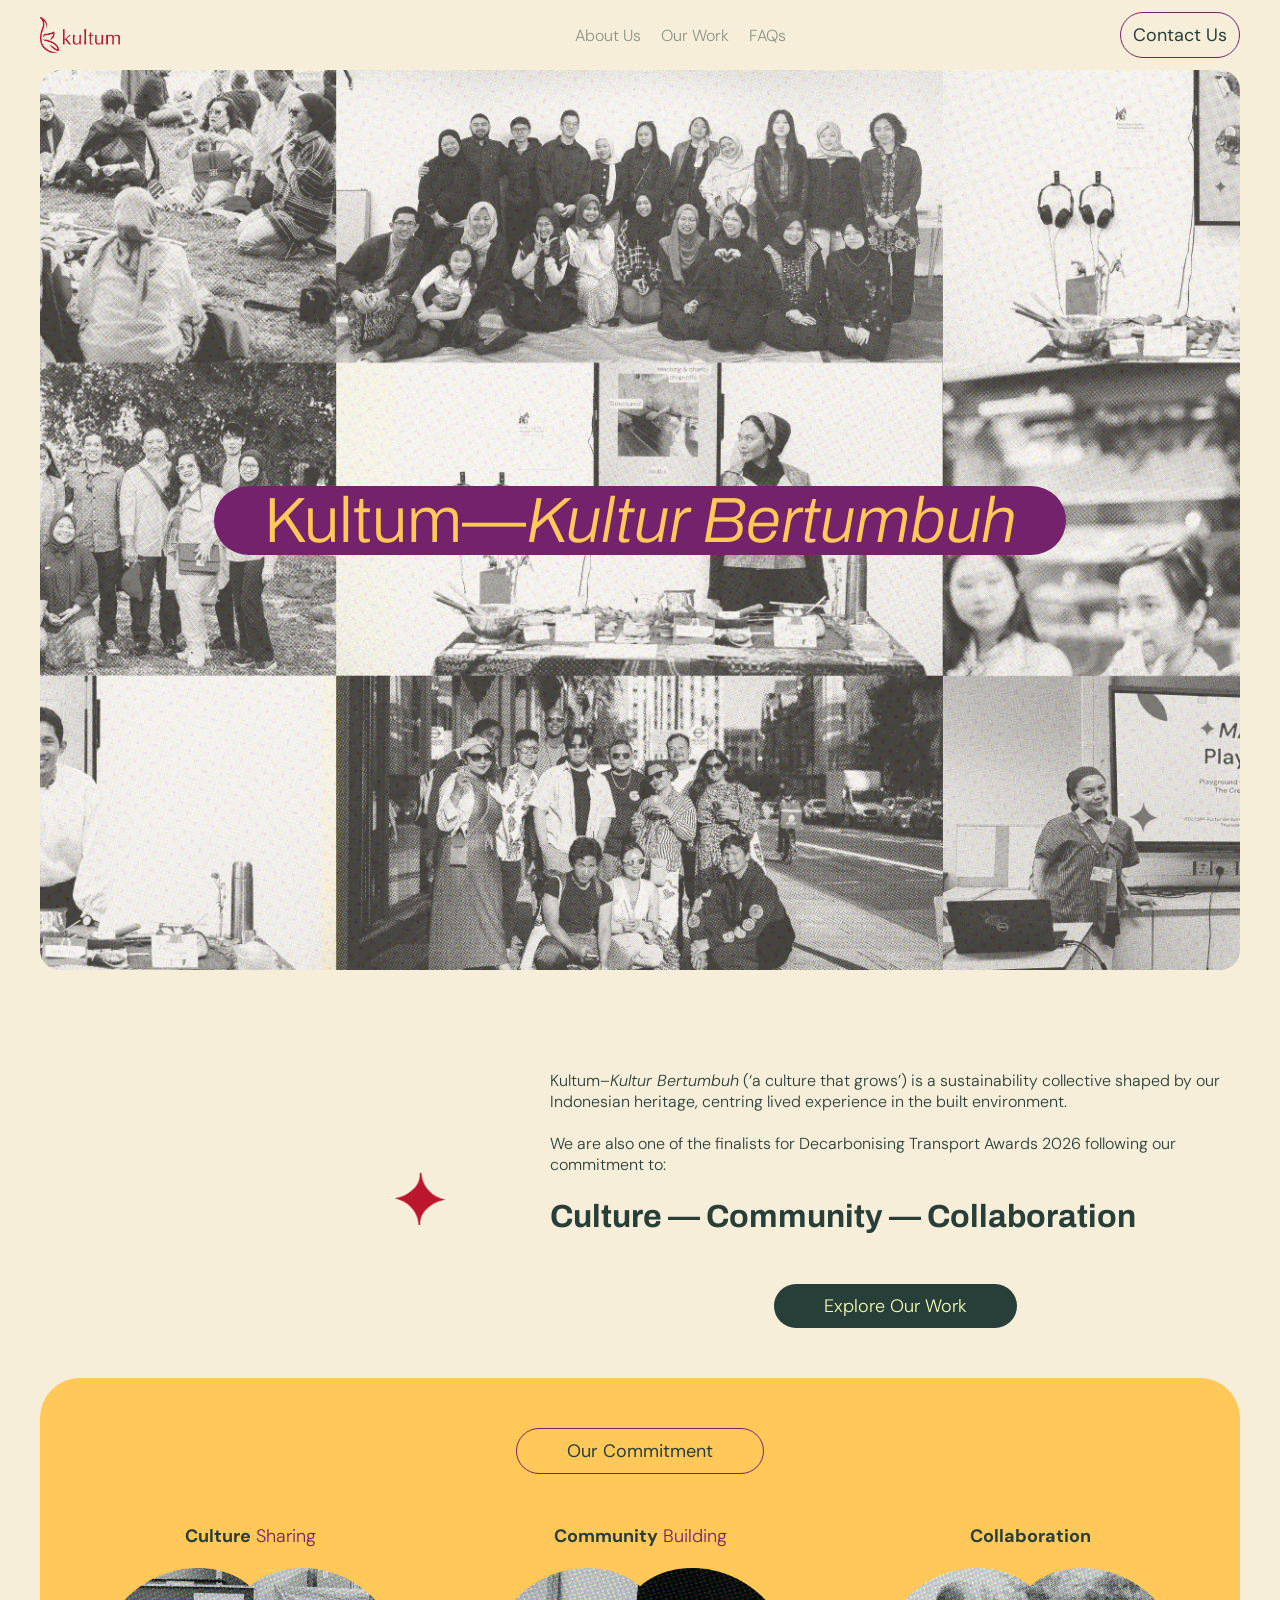
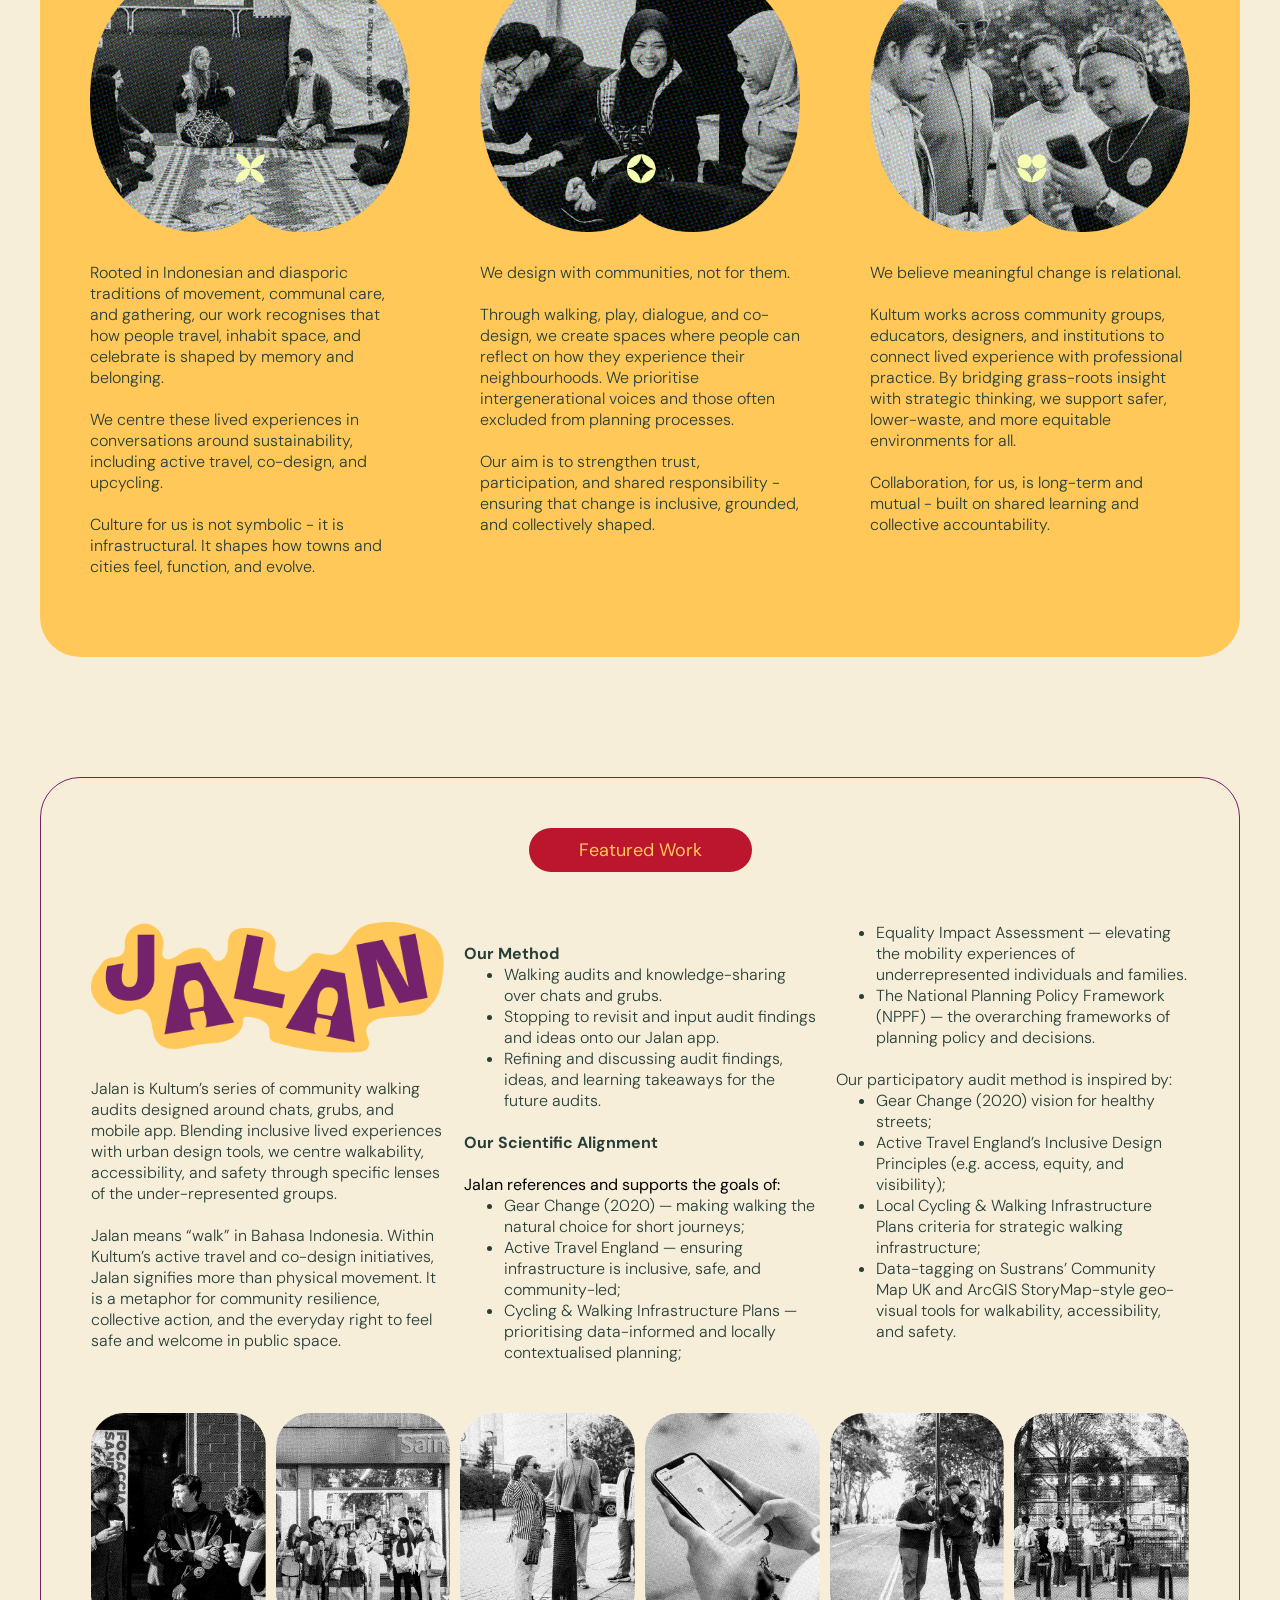
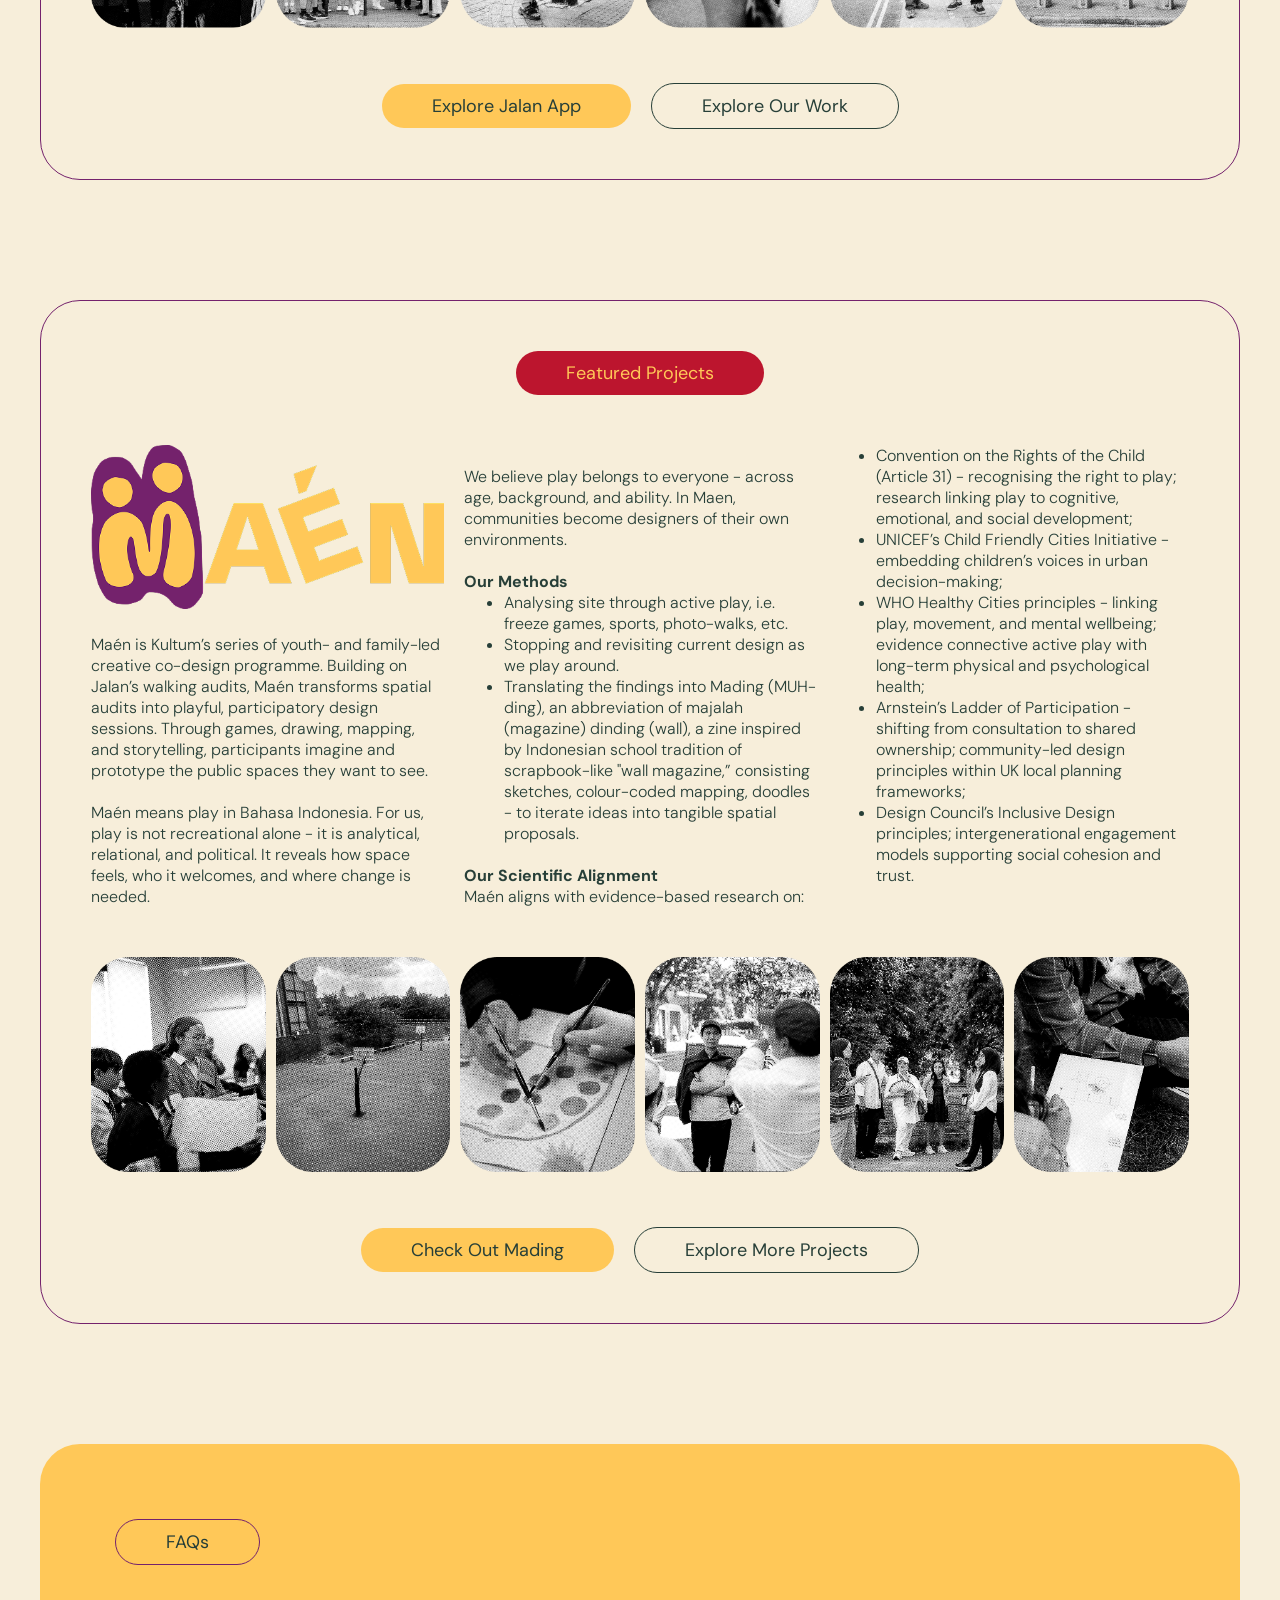
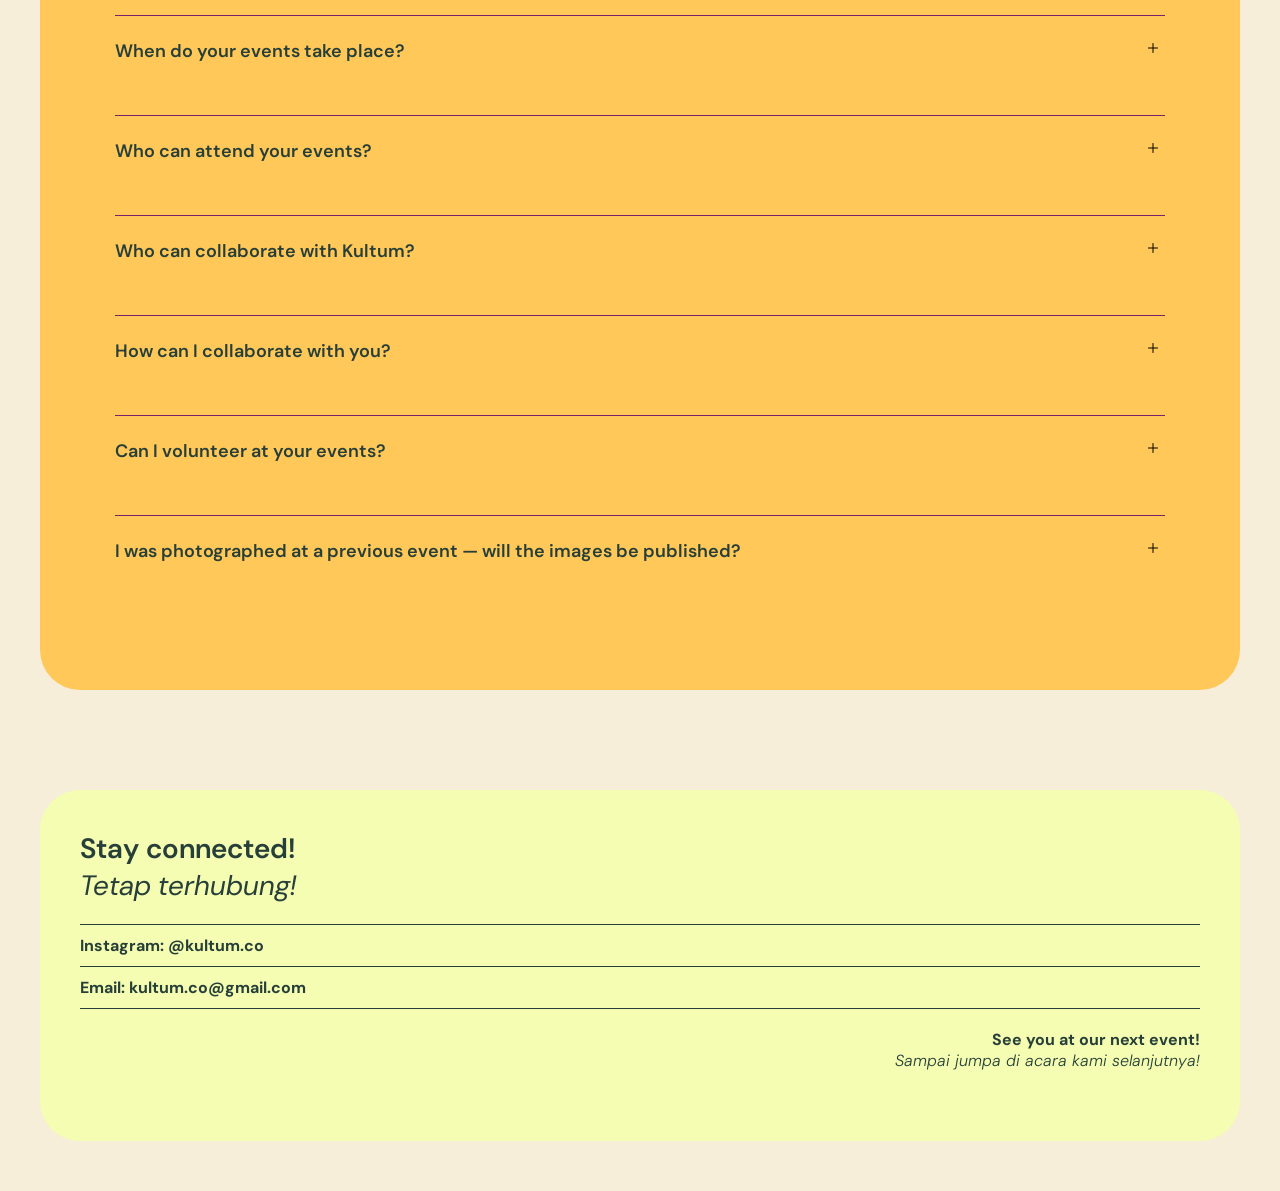
==== commit 1fc6bb20: "edit typo" ====
--- a/index.html
+++ b/index.html
@@ -108,7 +108,7 @@
 
     <section class="featured-projects">
         <div class="featured-projects-title">
-            <h2>Featured Projects</h2>
+            <h2>Featured Work</h2>
         </div>
         <div class="featured-projects-content">
             <div class="feature-projects-content">
@@ -125,6 +125,7 @@
                 </ul>
                 <br>
                 <p><span>Our Scientific Alignment</span></p>
+                <br
                 <p>Jalan references and supports the goals of:</p>
                 <ul>
                     <li><a href="https://assets.publishing.service.gov.uk/media/5f1f59458fa8f53d39c0def9/gear-change-a-bold-vision-for-cycling-and-walking.pdf" target="_blank">Gear Change (2020)</a> — making walking the natural choice for short journeys;</li>
@@ -172,7 +173,7 @@
             
             <a href="projects.html" target="_self">
                 <div class="featured-projects-CTA-text">
-                    <h3 id="explore-projects">Explore More Projects</h3>
+                    <h3 id="explore-projects">Explore Our Work</h3>
                 </div>
             </a>
             
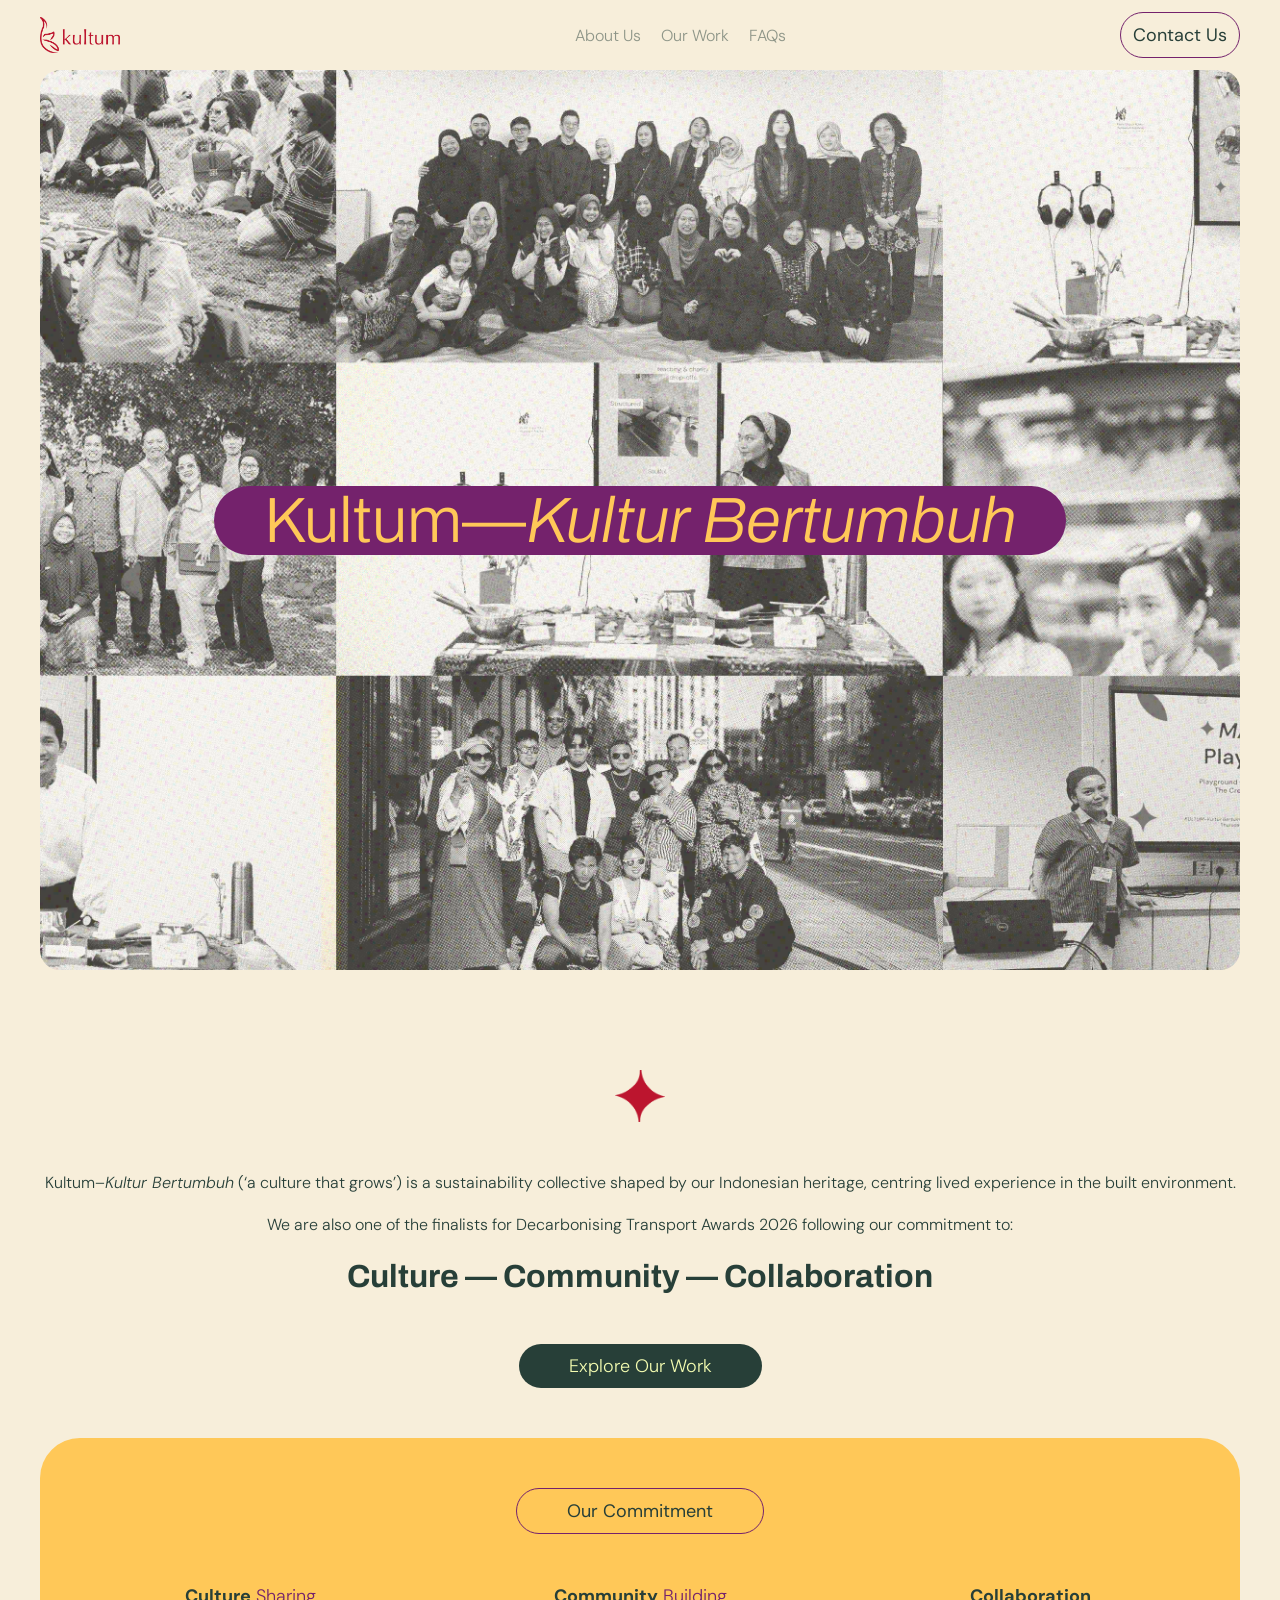
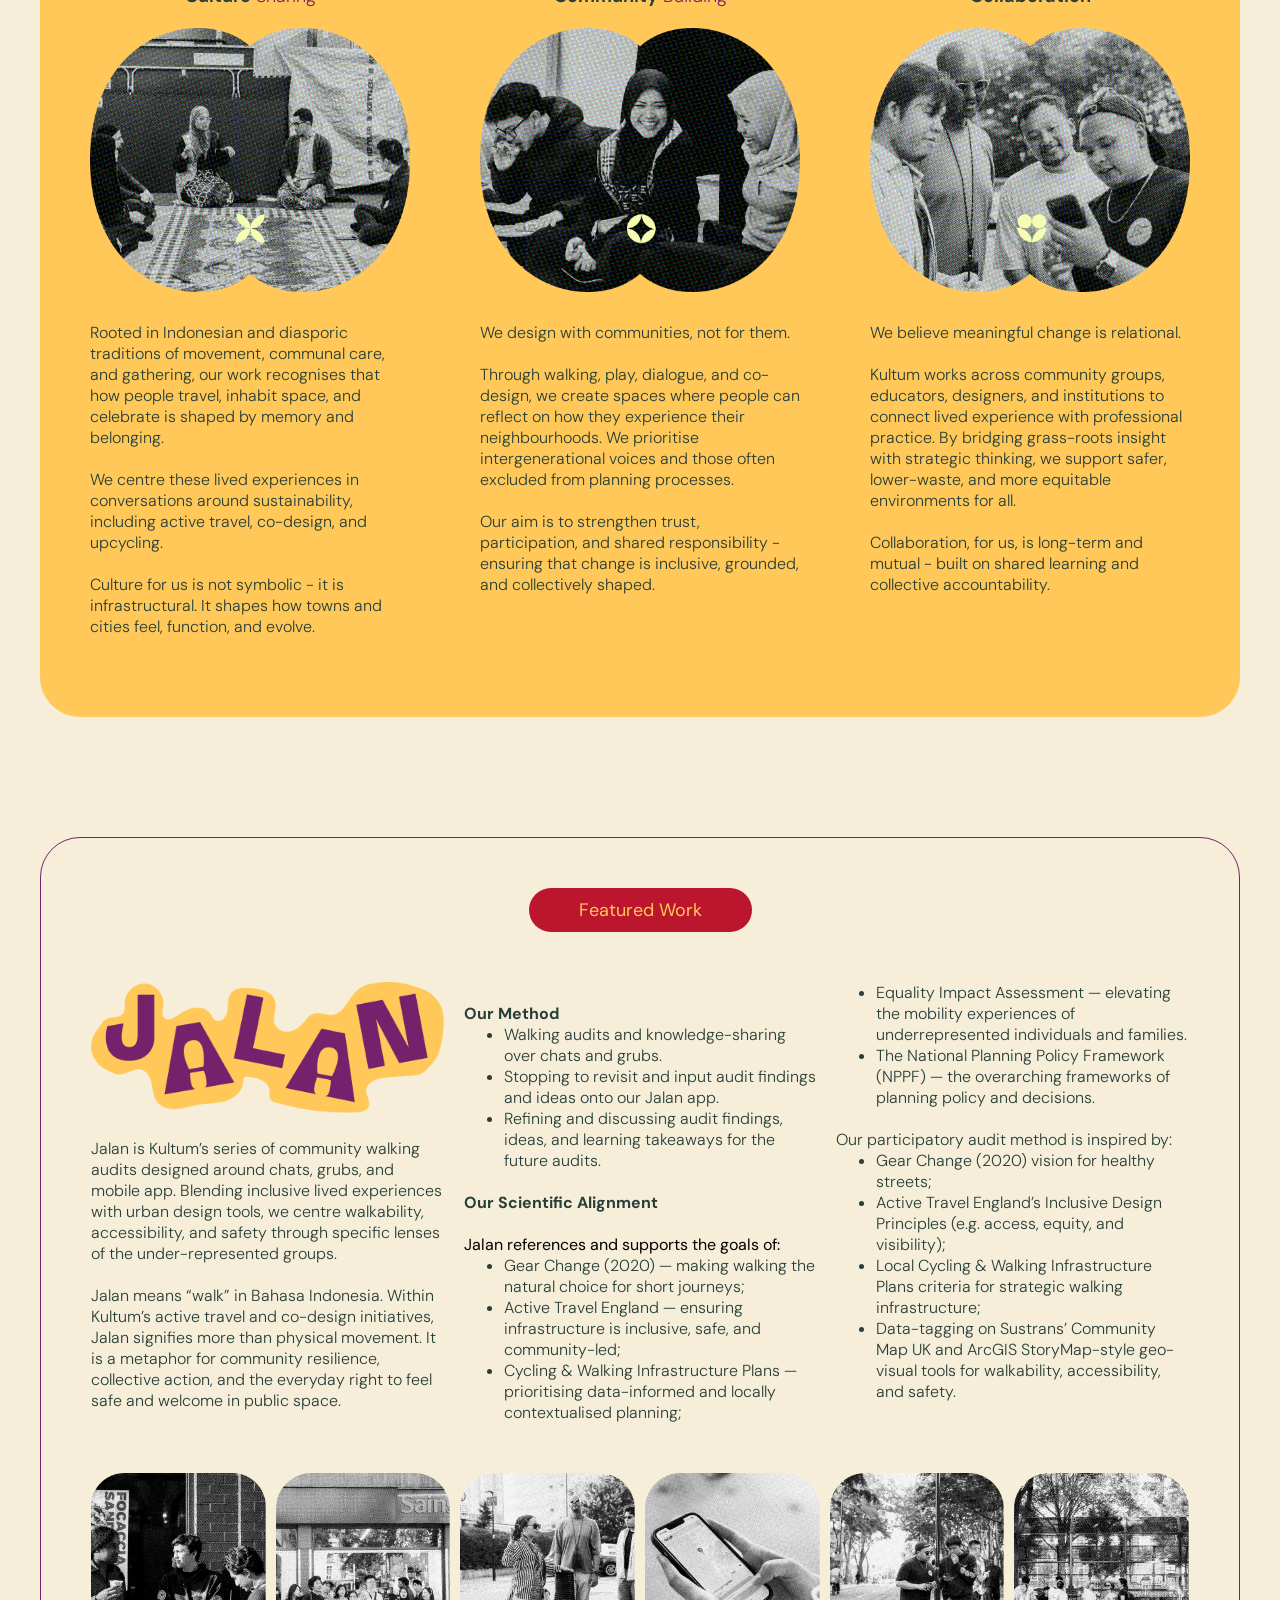
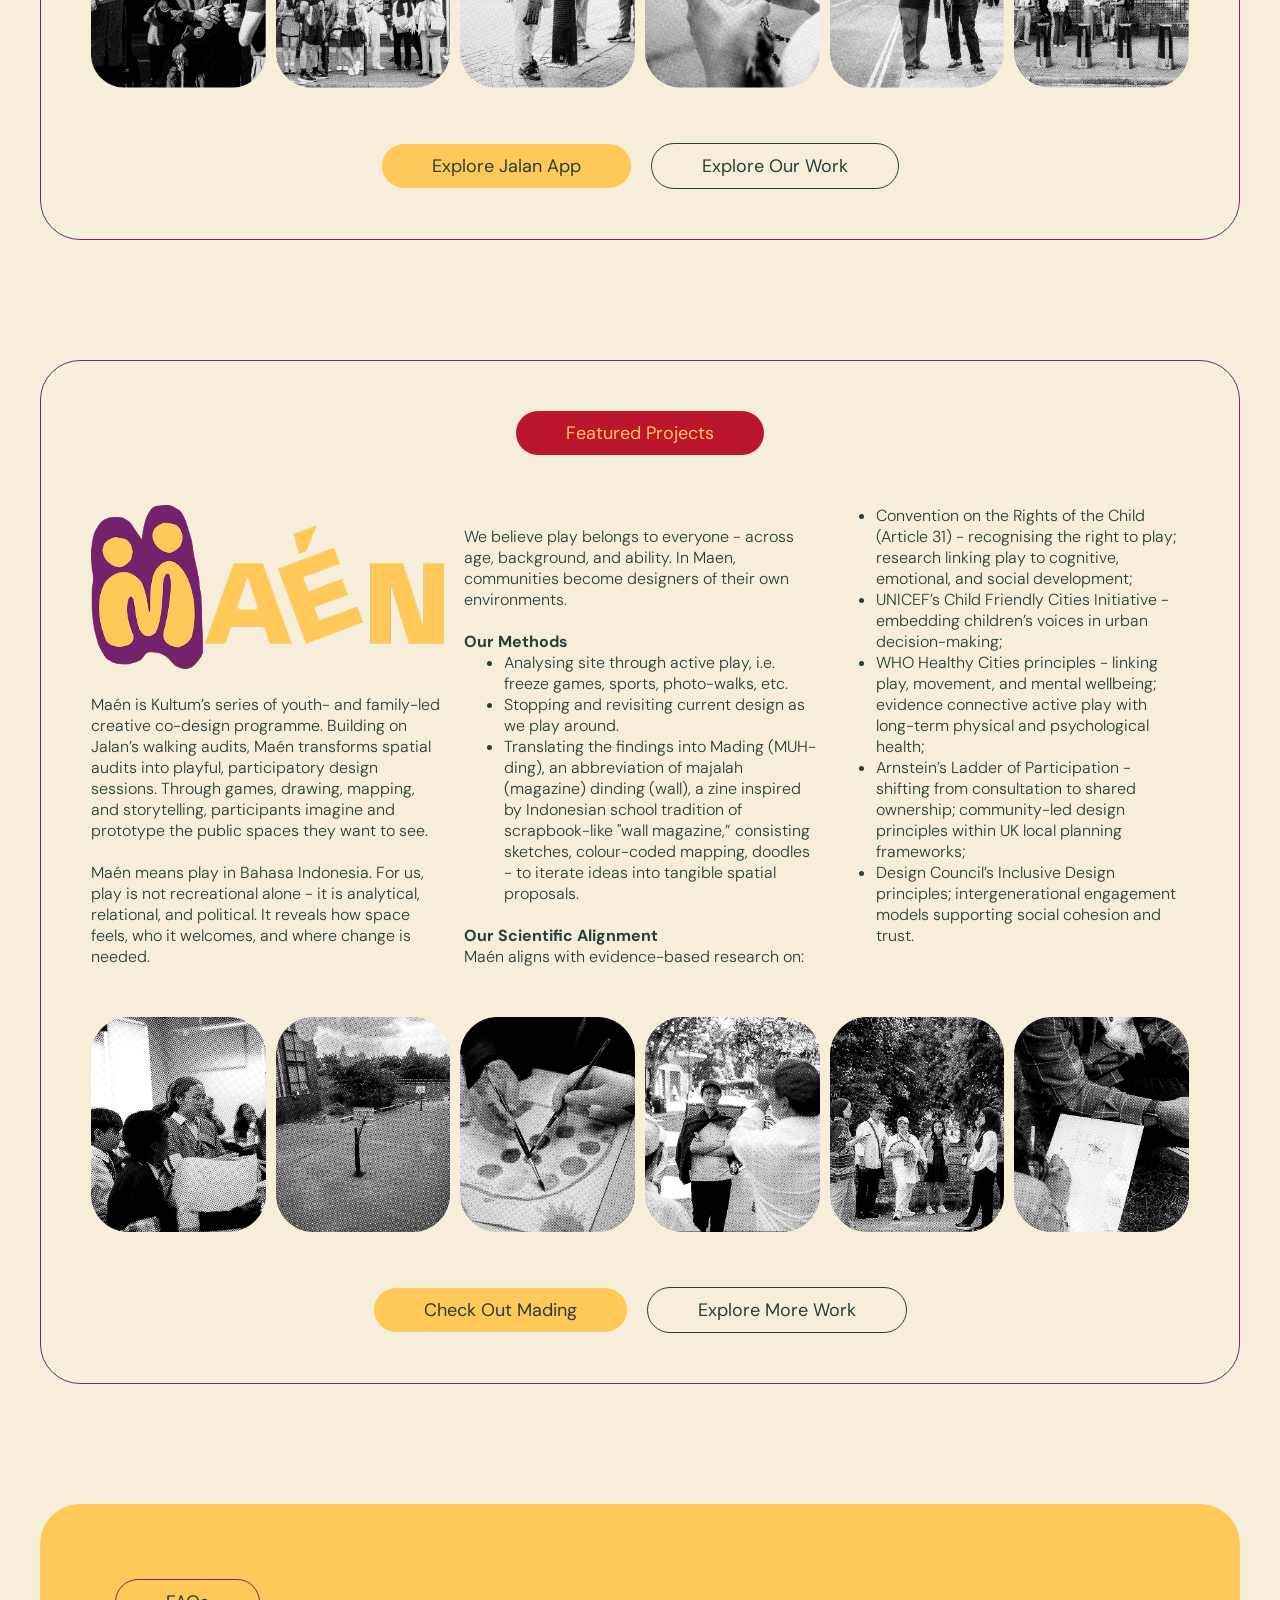
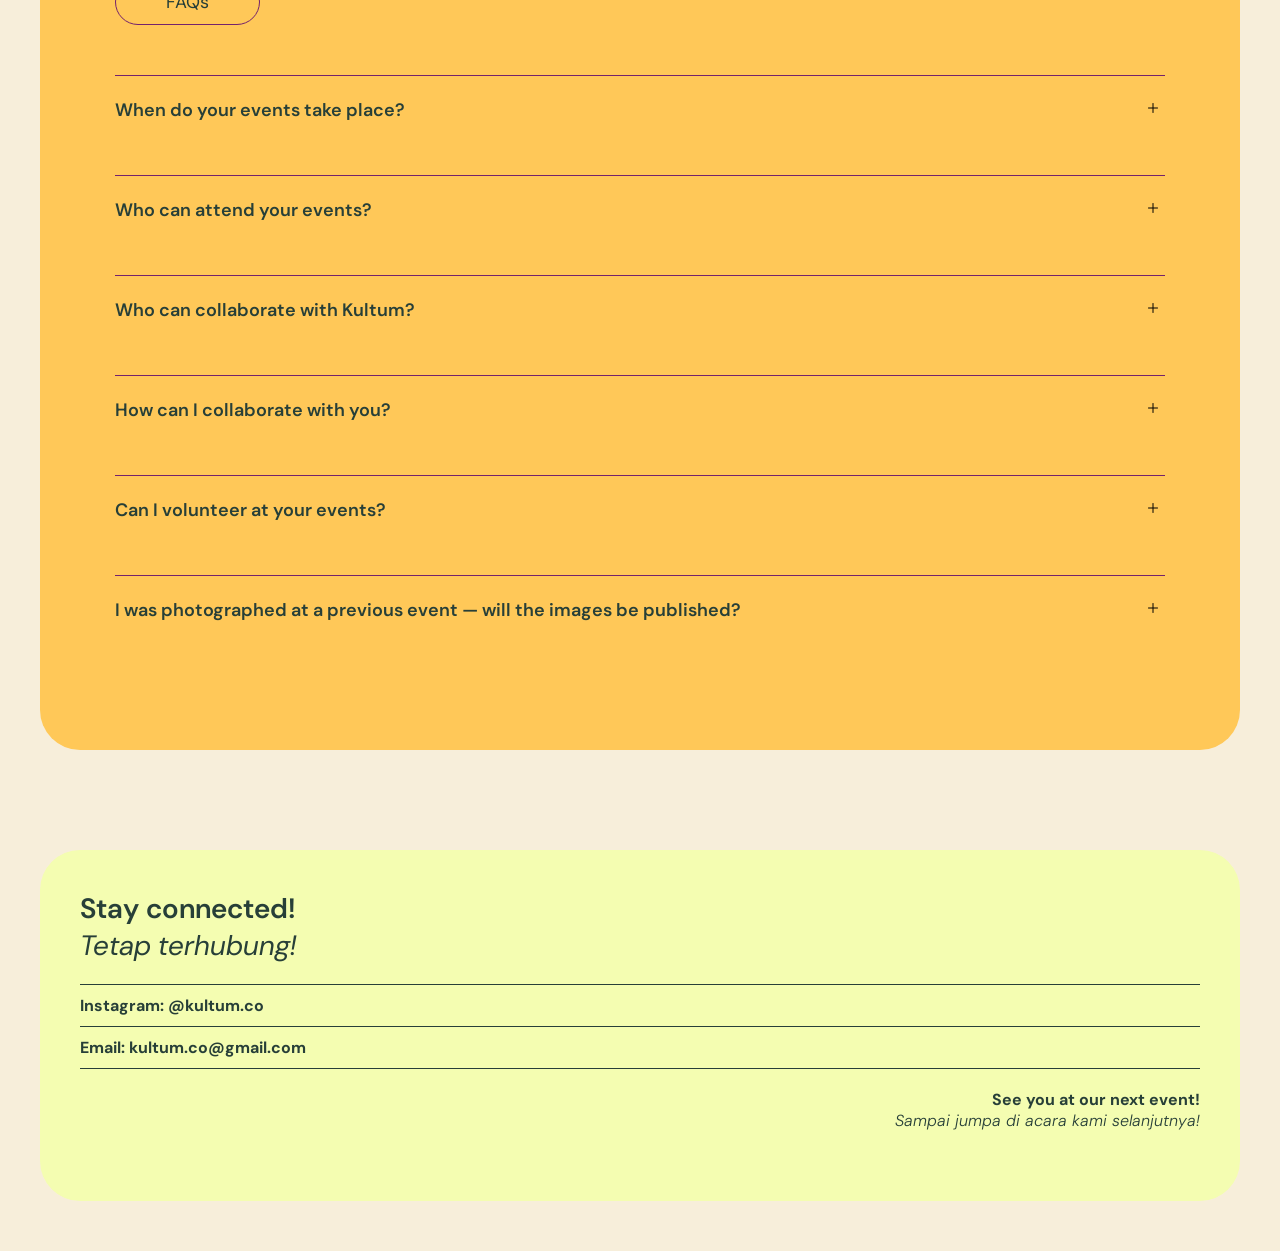
==== commit 38c1a446: "about to the center" ====
--- a/index.html
+++ b/index.html
@@ -239,7 +239,7 @@
             
             <a href="projects.html" target="_self">
                 <div class="featured-projects-CTA-text">
-                    <h3 id="explore-projects">Explore More Projects</h3>
+                    <h3 id="explore-projects">Explore More Work</h3>
                 </div>
             </a>
             
--- a/style.css
+++ b/style.css
@@ -204,7 +204,7 @@
     display: flex;
     align-items: center;
     justify-content: center;
-    flex-direction: row;
+    flex-direction: column;
     gap: 50px;   
     padding-top: 100px;
     margin-bottom: 50px;
@@ -217,7 +217,7 @@
     border-radius: 20px;
     
     display: flex;              /* make inner img alignable */
-    justify-content: flex-end;  /* push img to right */
+    justify-content: center;  /* push img to center */
     align-items: center;        /* optional vertical alignment */
 }
 
@@ -228,25 +228,25 @@
 }
 
 .about-image img {
-    position: relative;
     width: 50px;
     height: auto;
     top: 0px;                  /* reset old values */
-    right: 30px;
-    transform: translateX(-50%); /* center vertically */
+    right: 0px;
+    transform: translateX(0%); /* center vertically */
 }
 
 .about-content {
     flex: 3;
     display: flex;
     flex-direction: column;
+    text-align: center;
 }
 
 .about-highlights {
     display: flex;
     flex-direction: column;
     justify-content: center;
-    text-align: left;
+    text-align: center;
     font-size: 24px;
     margin-top: 24px;
 }
@@ -528,17 +528,19 @@
     height: 100%;
 }
 
-.page-about .about-description .about-full-description {
-   margin: 0 0 20px 0;
-}
-    
+.page-about .about-description {
+    display: flex;
+    flex-direction: column;
+    margin: 0 0 120px 0;
+}
 
 .page-about .about-half-page {
     display: flex;
-    margin: 0 0 120px 0;
-}
-
-.page-about .about-half-page .about-half-ornament {
+    margin: 0 0 30px 0;
+    gap: 50px;
+}
+
+.page-about .about-half-ornament {
     flex: 1;
     height: auto;
     display: flex;
@@ -551,15 +553,13 @@
     display: flex;
     flex-direction: column;
     justify-content: left;
-}
-
-.page-about .about-half-page .about-half-ornament img{
-    position: relative;
+    margin-bottom: 0px;
+}
+
+.page-about .about-half-ornament img{
     width: 80px;
     height: auto;
-    top: 80px;
-    right: 0px;
-    transform: translateX(-50%);
+    transform: translateX(0%);
 }
 
 .page-about .about-cta {
@@ -579,6 +579,10 @@
     font-size: 18px;
     font-weight: 300;
     padding: 10px 50px;
+}
+
+.page-about .cta-button h3 a{
+    color: var(--fifth-color);
 }
 
 .page-projects .our-work {
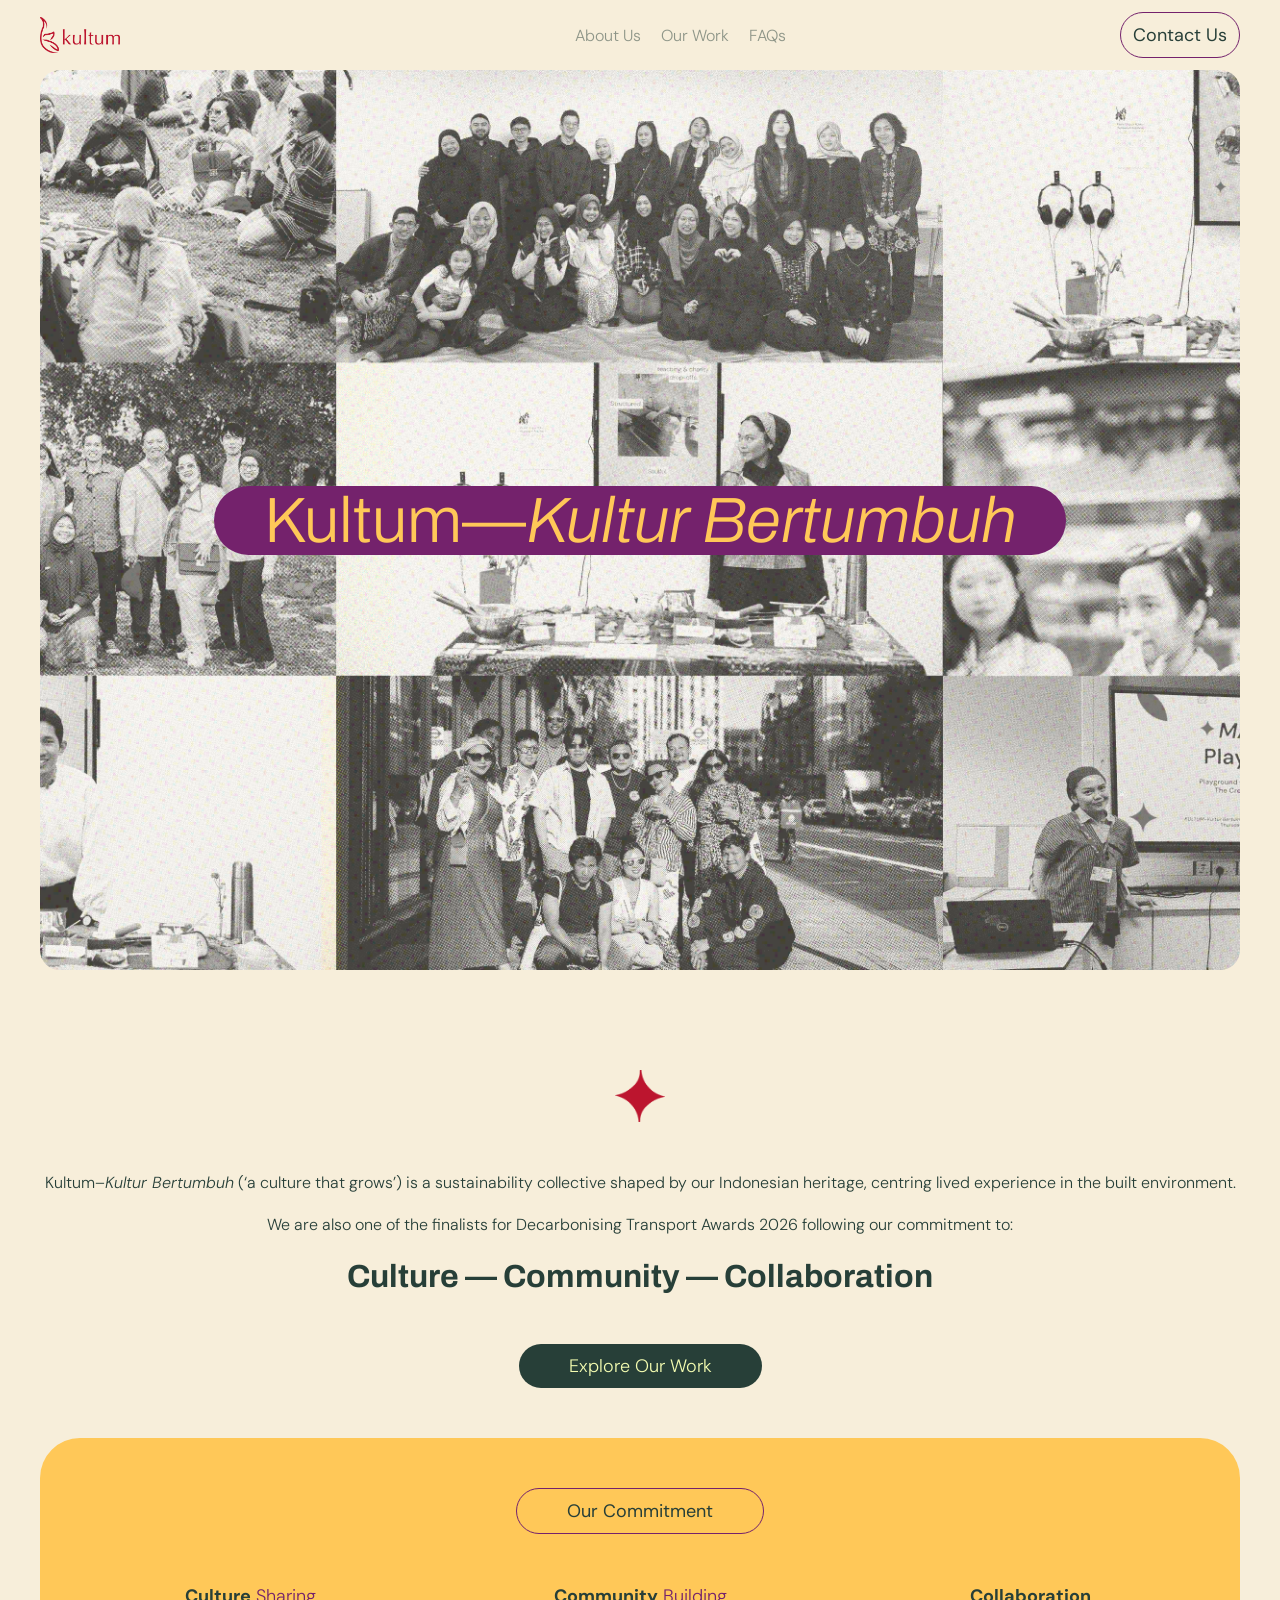
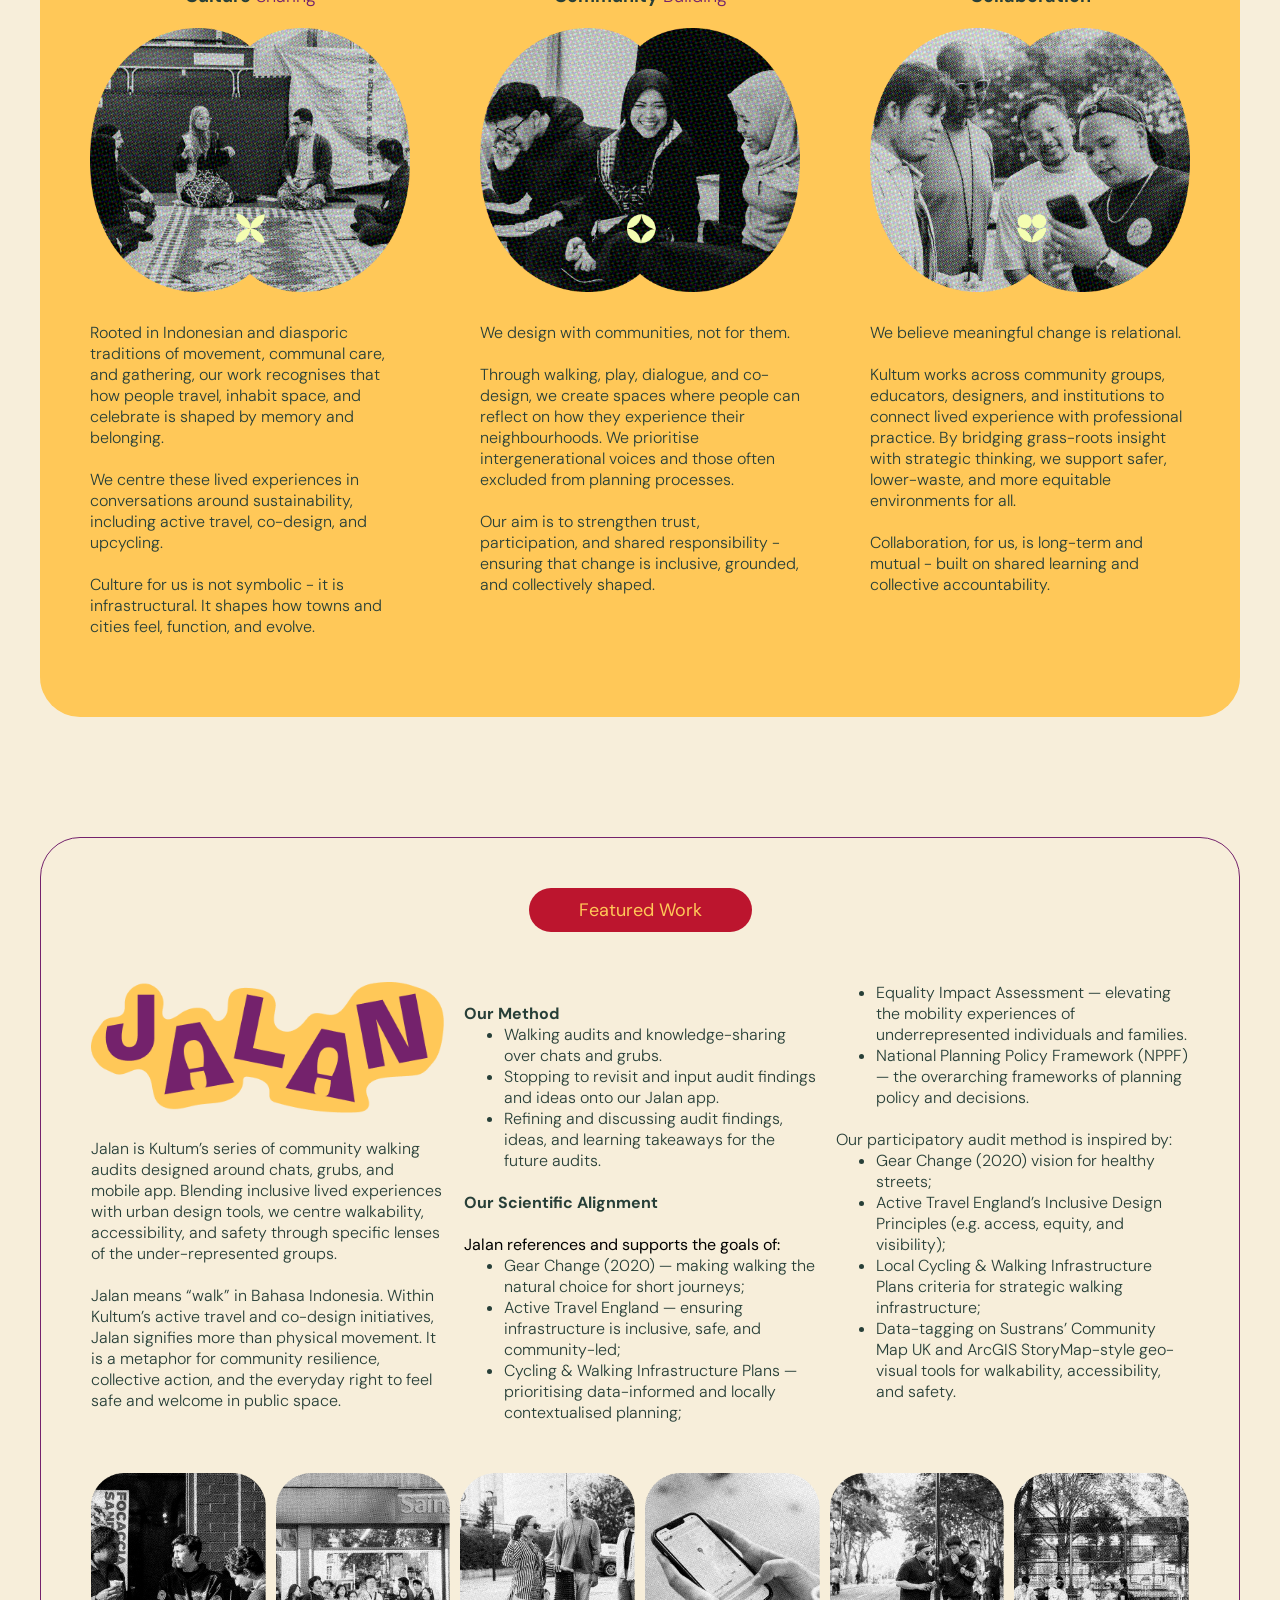
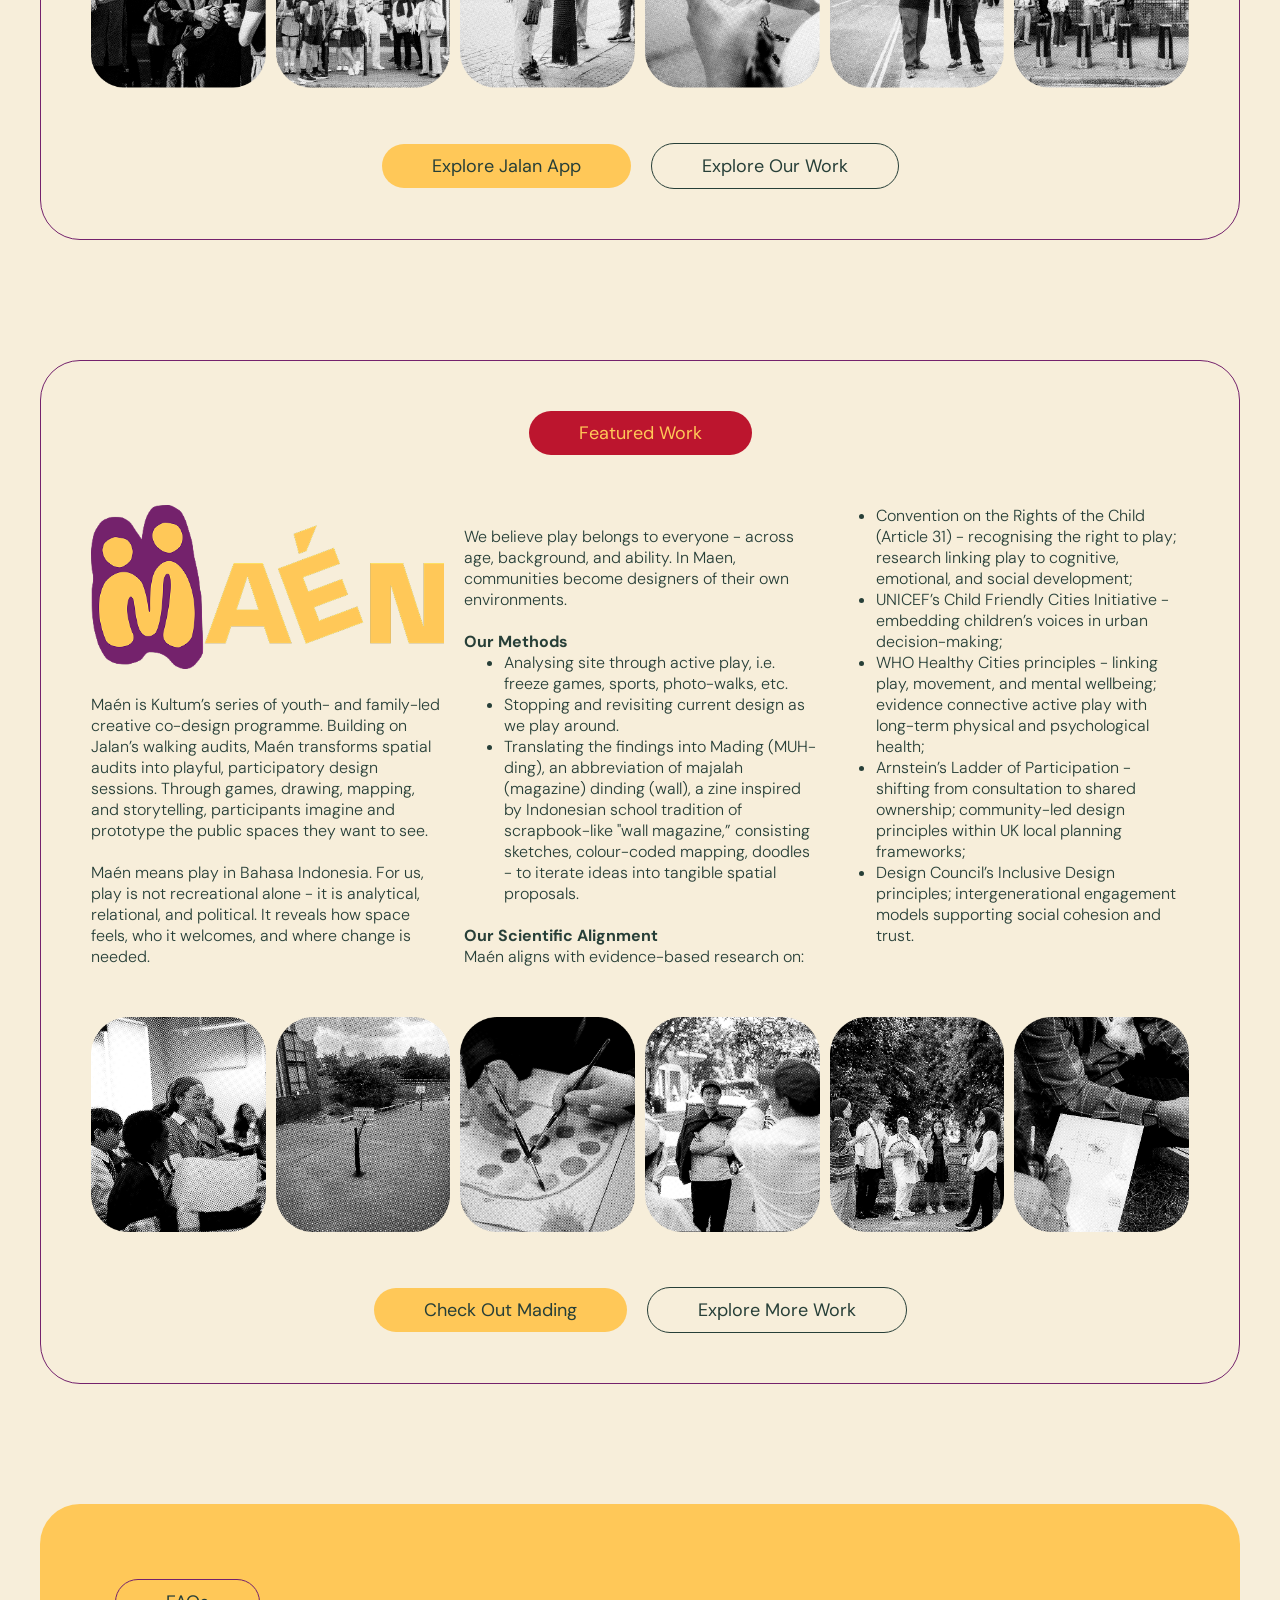
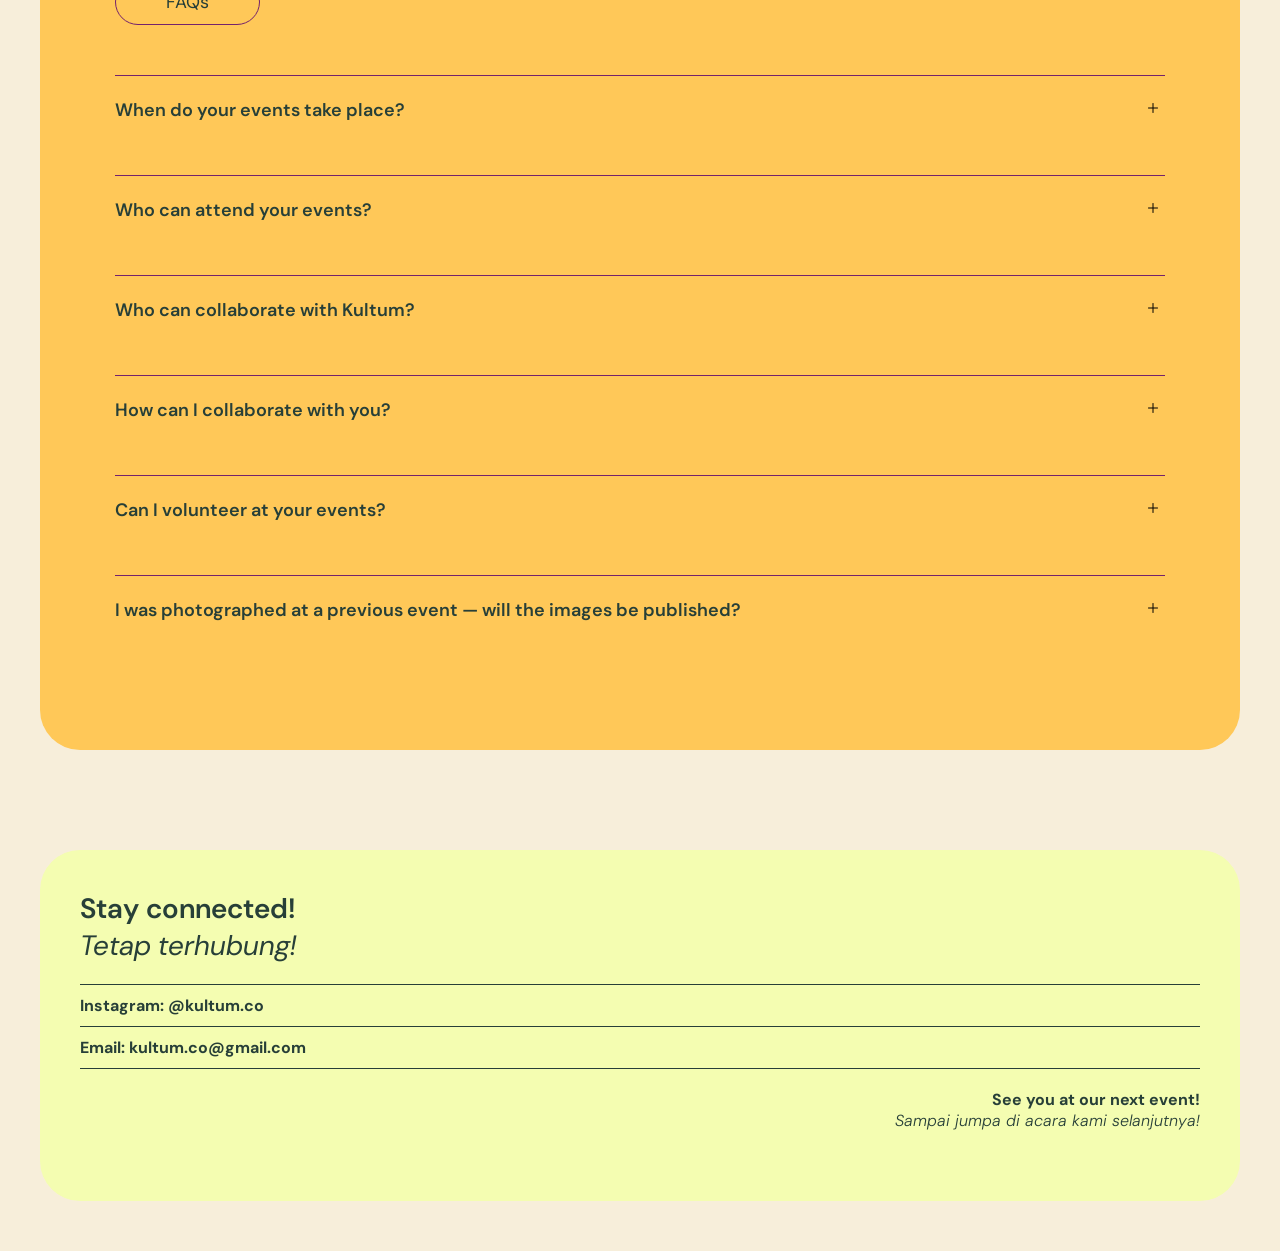
==== commit 34e8cd7a: "add link" ====
--- a/index.html
+++ b/index.html
@@ -132,7 +132,7 @@
                     <li><a href="https://www.activetravelengland.gov.uk/resources" target="_blank">Active Travel England</a> — ensuring infrastructure is inclusive, safe, and community-led;</li>
                     <li><a href="https://assets.publishing.service.gov.uk/media/5f32aa668fa8f57ac88dc9dc/cycling-walking-infrastructure-technical-guidance-document.pdf" target="_blank">Cycling & Walking Infrastructure Plans</a> — prioritising data-informed and locally contextualised planning;</li>
                     <li><a href="https://www.ukri.org/wp-content/uploads/2021/02/nerc-110221-Funding-Opp-PreparingForFutureCleanAir-EIA.pdf#:~:text=An%20equality%20impact%20assessment%20(EIA)%20is%20an,or%20disadvantage%20any%20protected%20groups%20from%20participation.&text=EIAs%20are%20about%20making%20comparisons%20between%20groups,identify%20differences%20in%20their%20needs%20and/or%20requirements." target="_blank">Equality Impact Assessment</a> — elevating the mobility experiences of underrepresented individuals and families.</li>
-                    <li>The National Planning Policy Framework (NPPF) — the overarching frameworks of planning policy and decisions.</li>
+                    <li><a href="https://www.gov.uk/government/publications/national-planning-policy-framework--2" target="_blank">National Planning Policy Framework (NPPF)</a> — the overarching frameworks of planning policy and decisions.</li>
                 </ul>
                 <br>
                 <p>Our participatory audit method is inspired by:</p>
@@ -182,7 +182,7 @@
 
         <section class="featured-projects">
         <div class="featured-projects-title">
-            <h2>Featured Projects</h2>
+            <h2>Featured Work</h2>
         </div>
         <div class="feature-projects-content">
             <img class="feature-projects-image" src="assets/image/featured_project/maen_logo.png" alt="Featured Project Main Image">
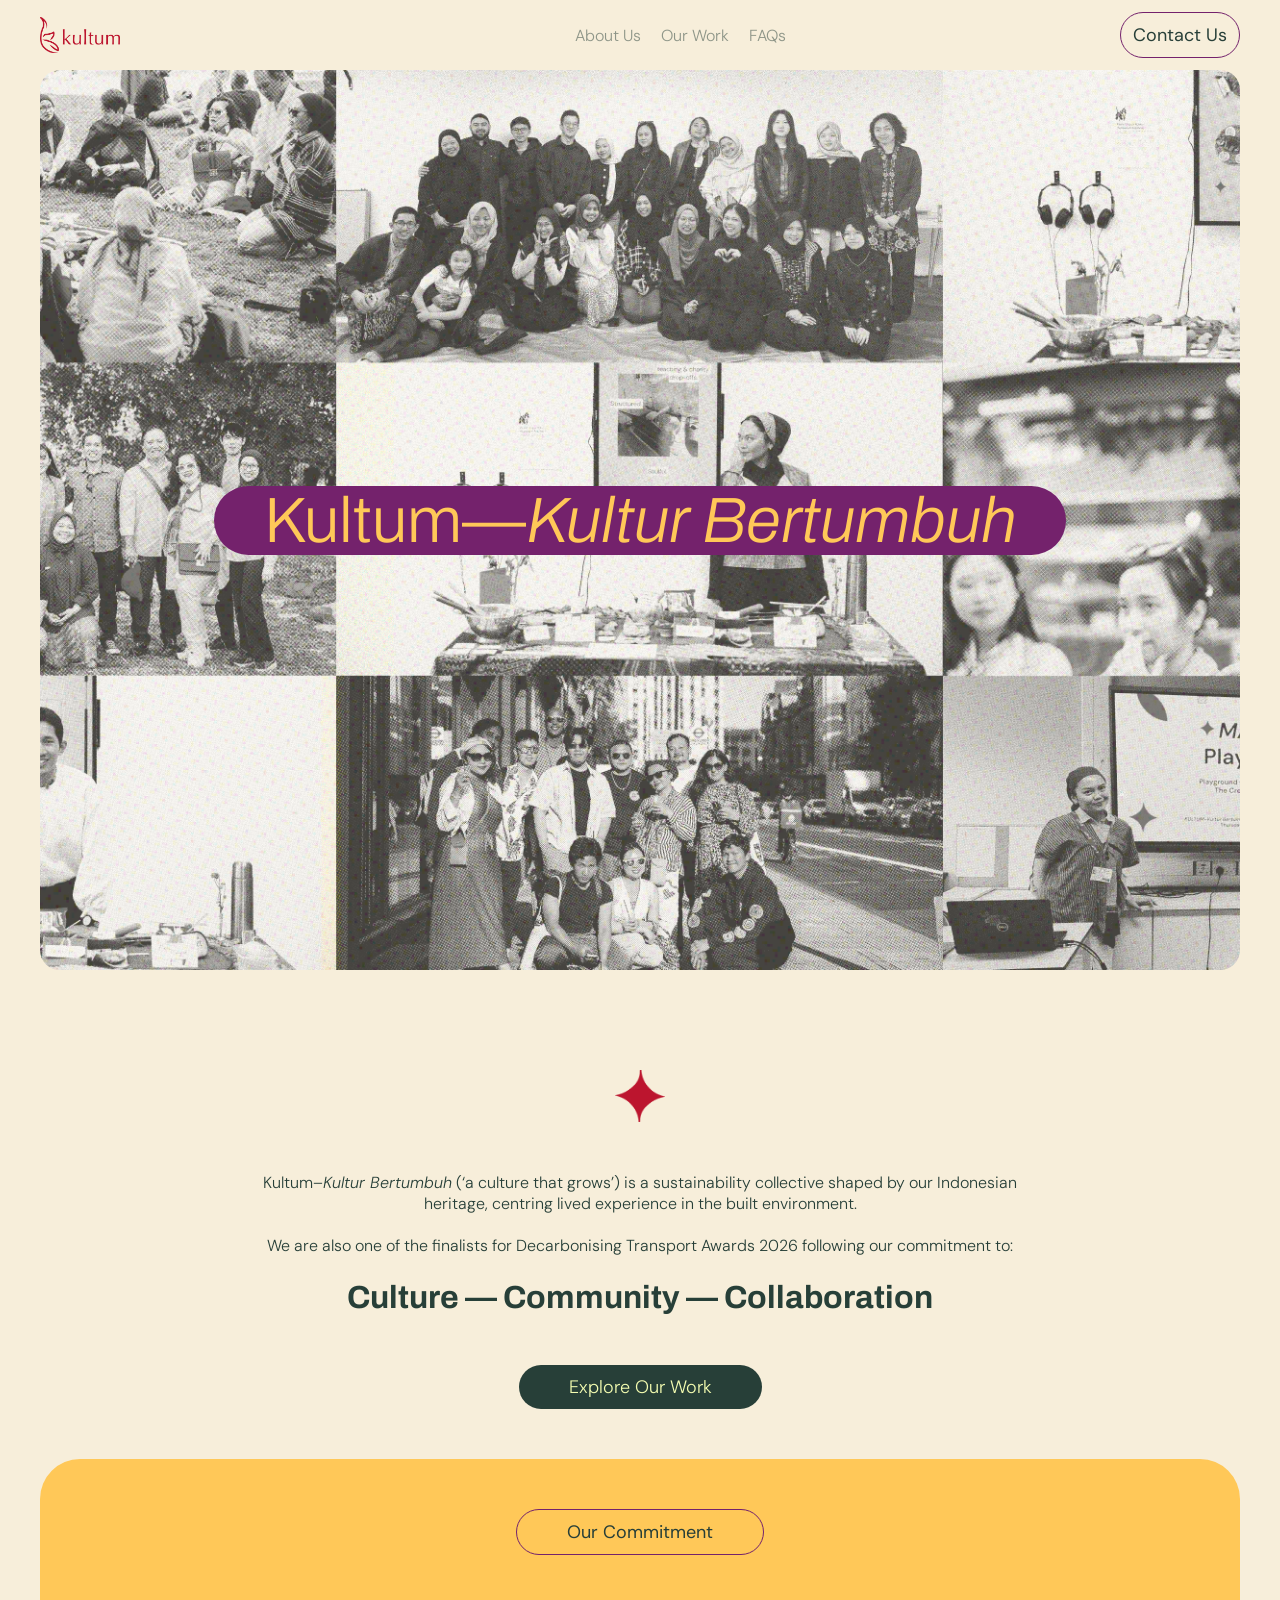
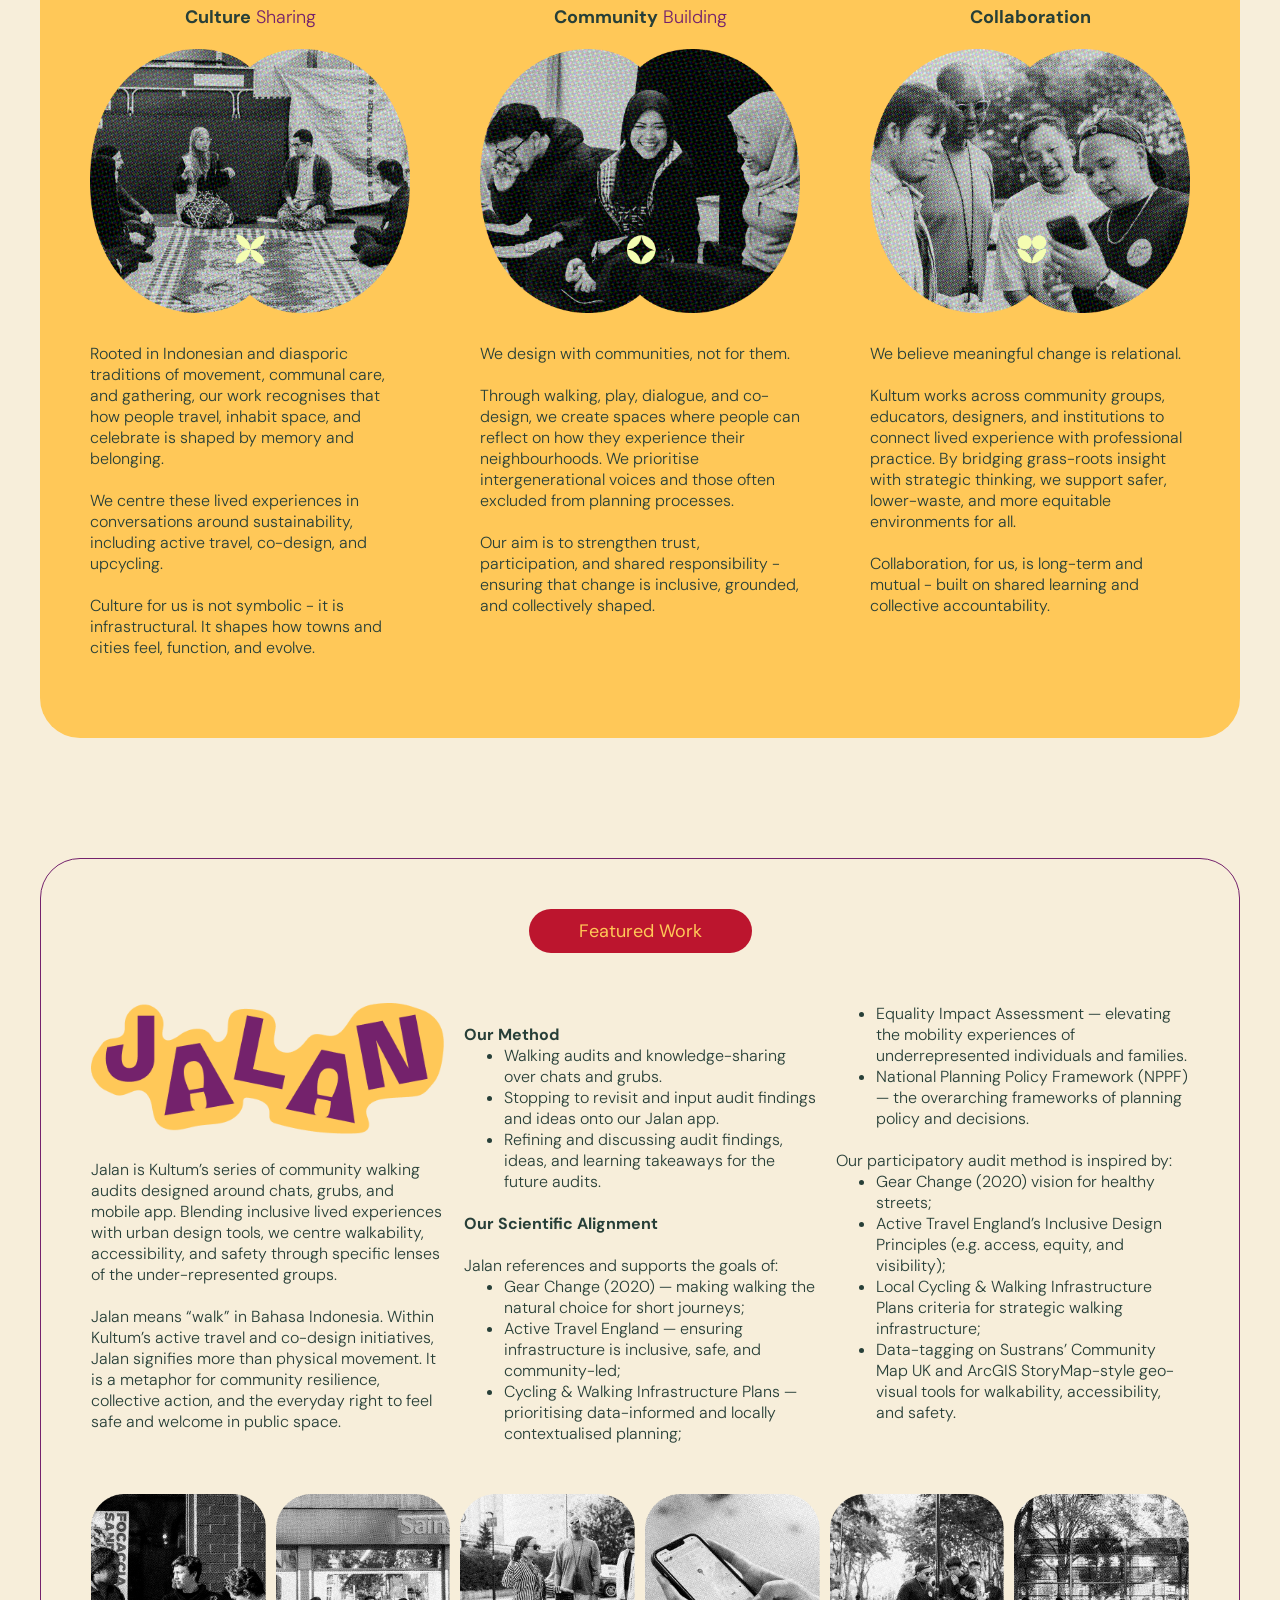
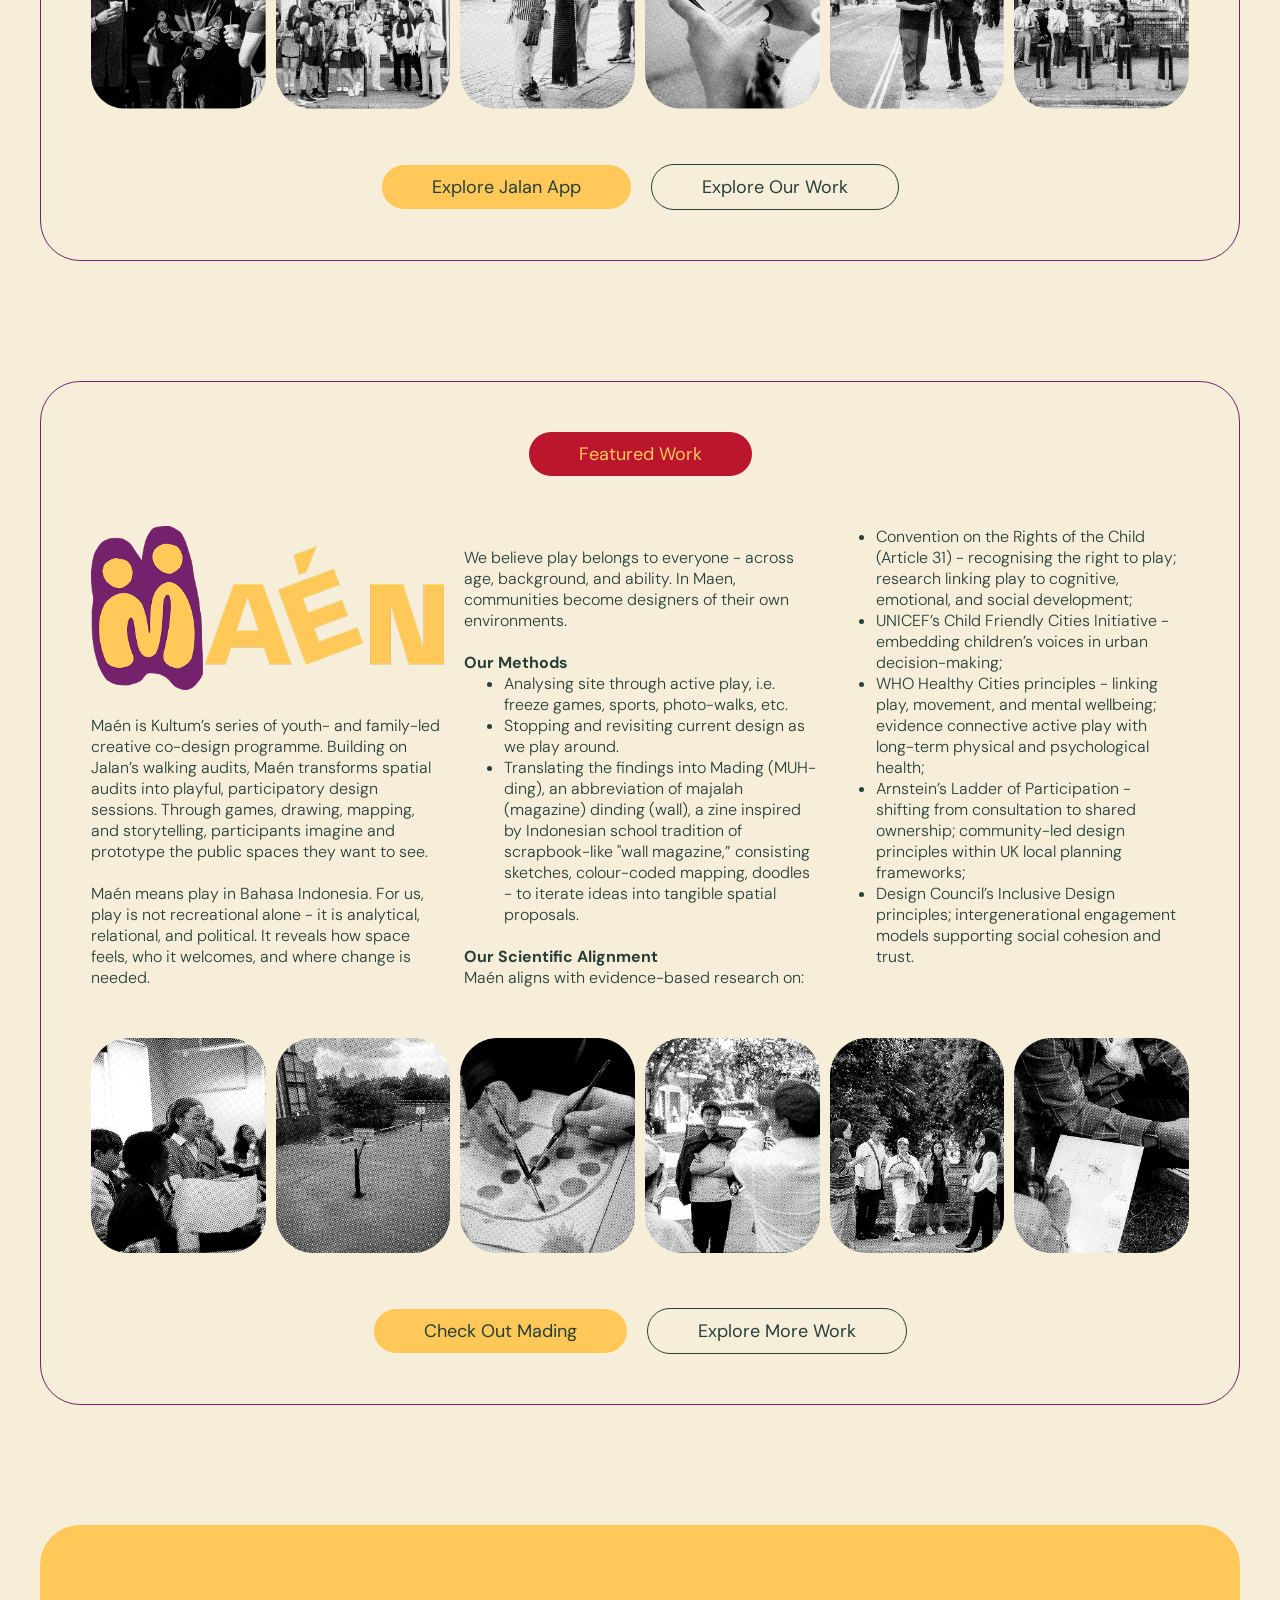
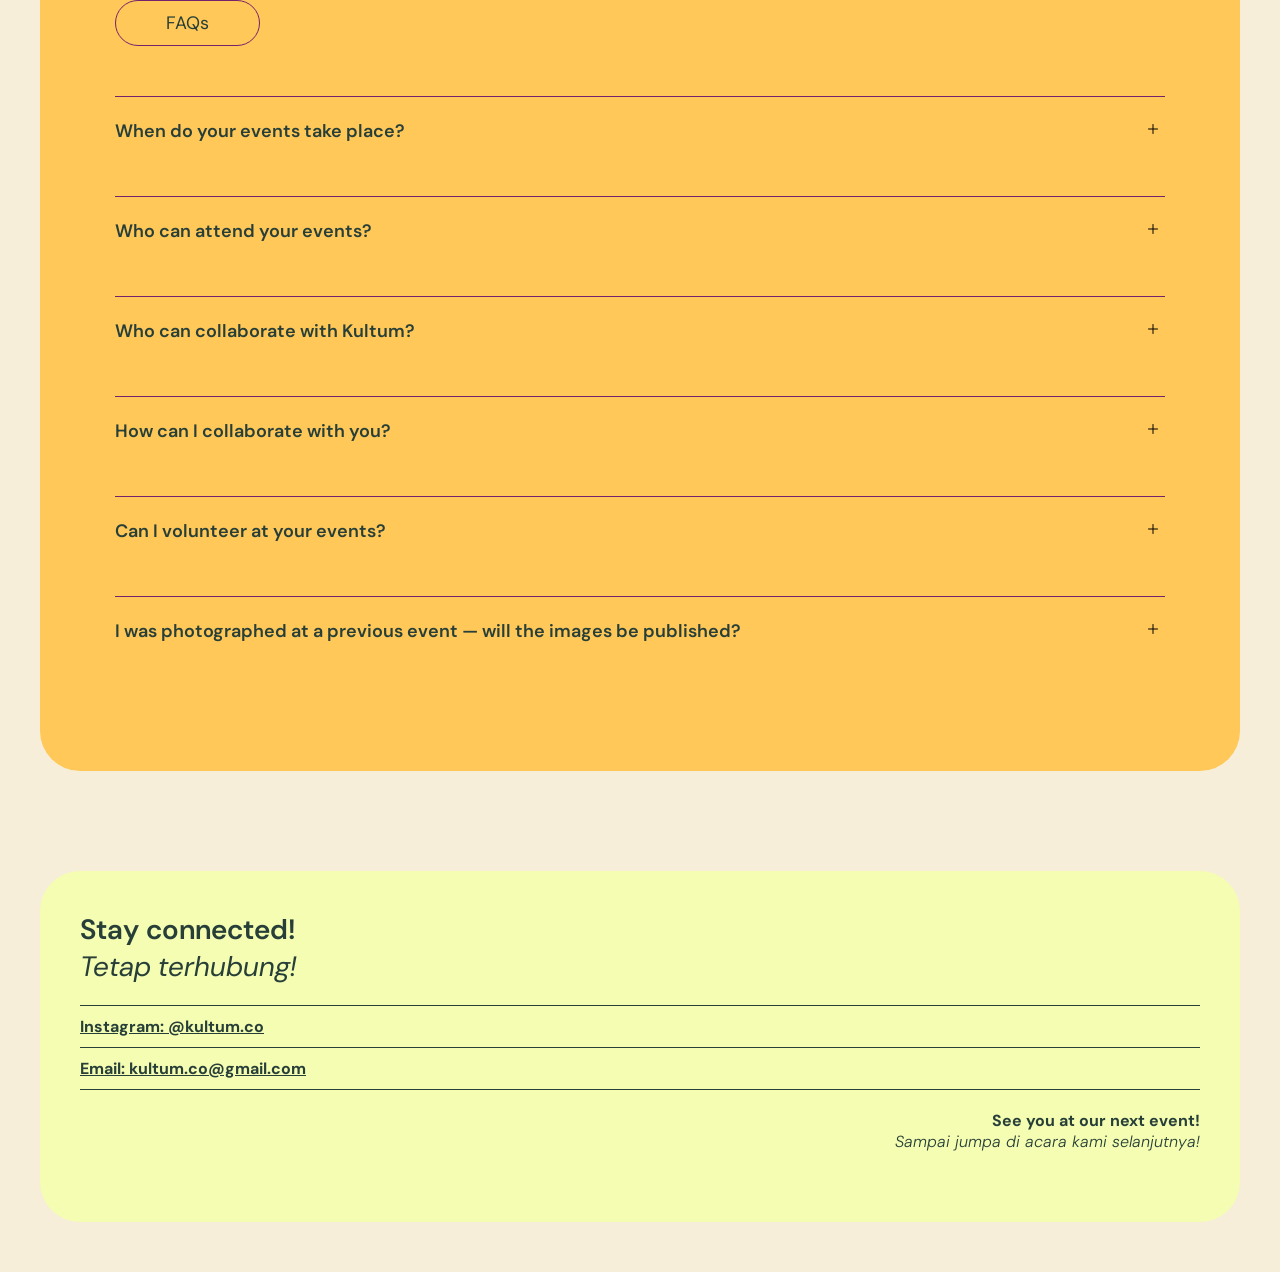
==== commit 3dff3c05: "Revise" ====
--- a/index.html
+++ b/index.html
@@ -125,7 +125,7 @@
                 </ul>
                 <br>
                 <p><span>Our Scientific Alignment</span></p>
-                <br
+                <br>
                 <p>Jalan references and supports the goals of:</p>
                 <ul>
                     <li><a href="https://assets.publishing.service.gov.uk/media/5f1f59458fa8f53d39c0def9/gear-change-a-bold-vision-for-cycling-and-walking.pdf" target="_blank">Gear Change (2020)</a> — making walking the natural choice for short journeys;</li>
--- a/style.css
+++ b/style.css
@@ -242,6 +242,10 @@
     text-align: center;
 }
 
+.about-content-text {
+    max-width: 800px;
+}
+
 .about-highlights {
     display: flex;
     flex-direction: column;
@@ -504,6 +508,7 @@
 
 .contact-items p a{
     color: var(--text-color);
+    text-decoration: underline;
 }
 
 .contact-footer {
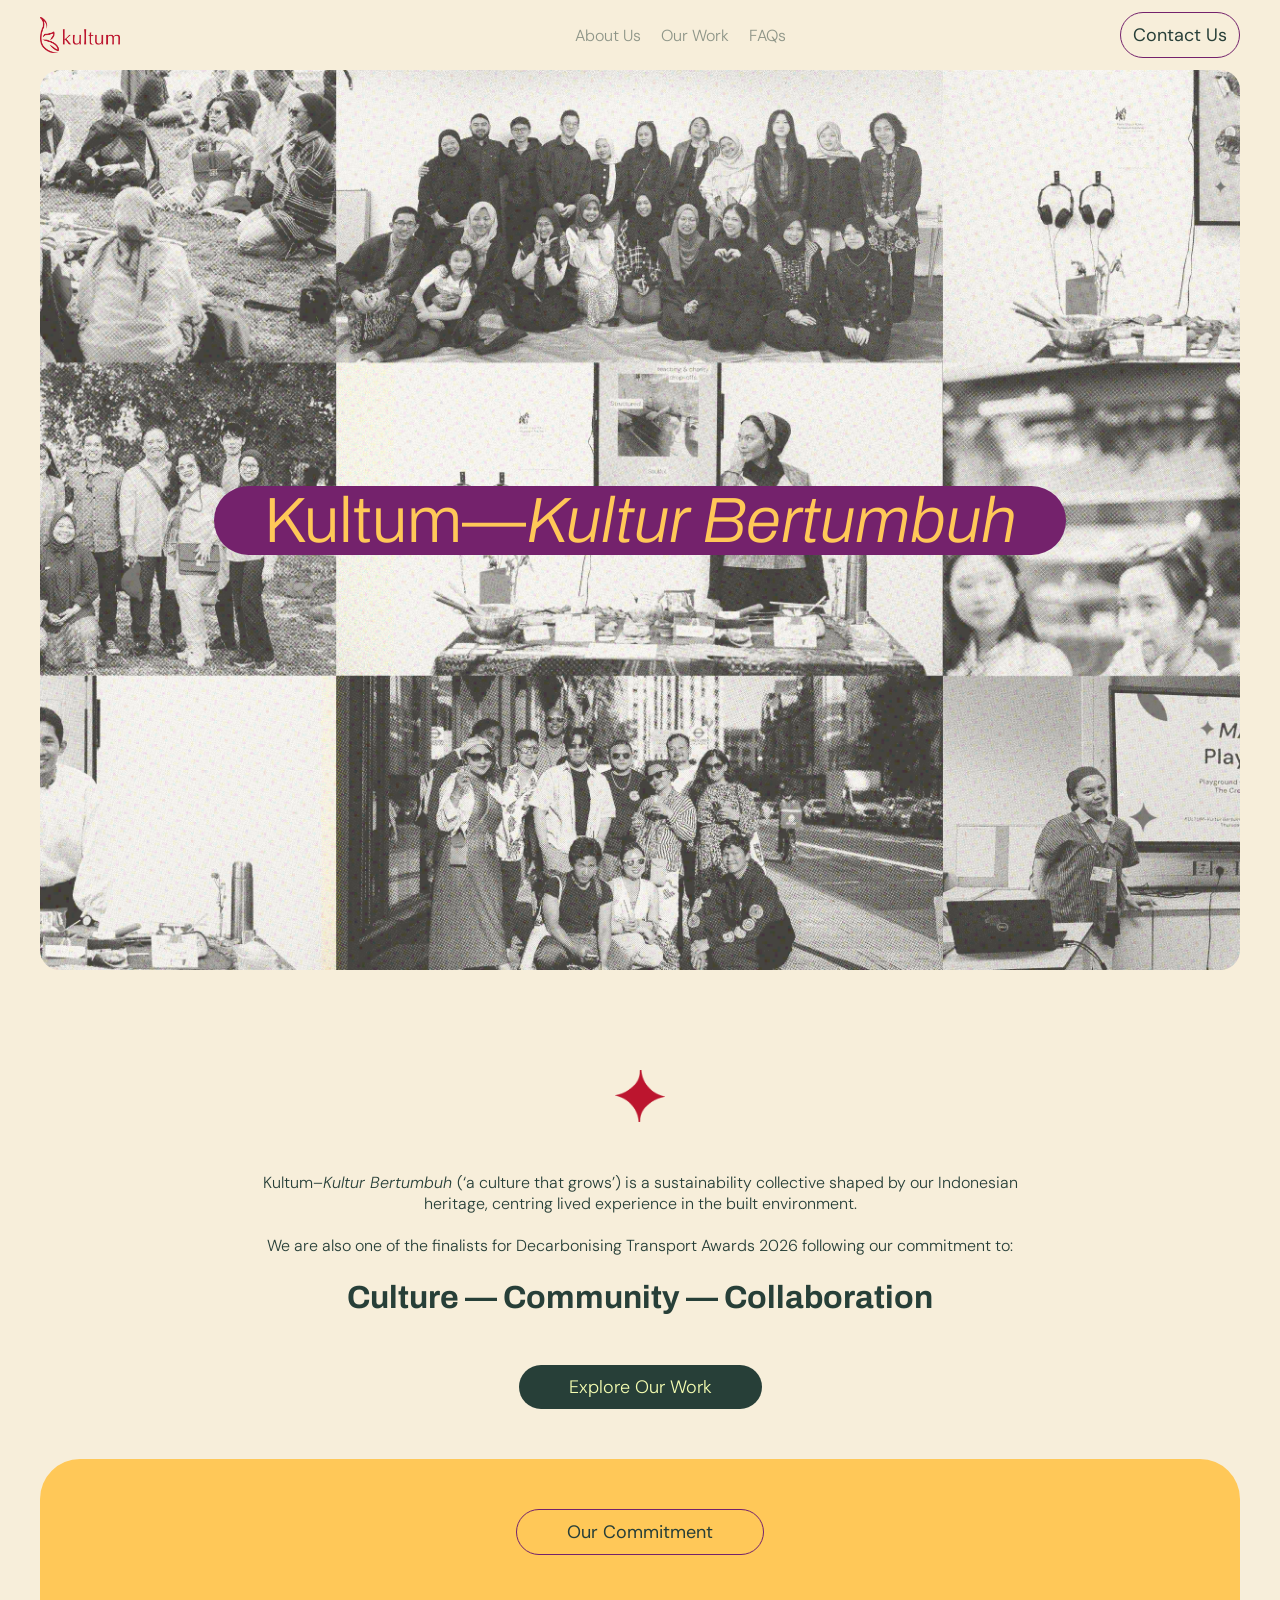
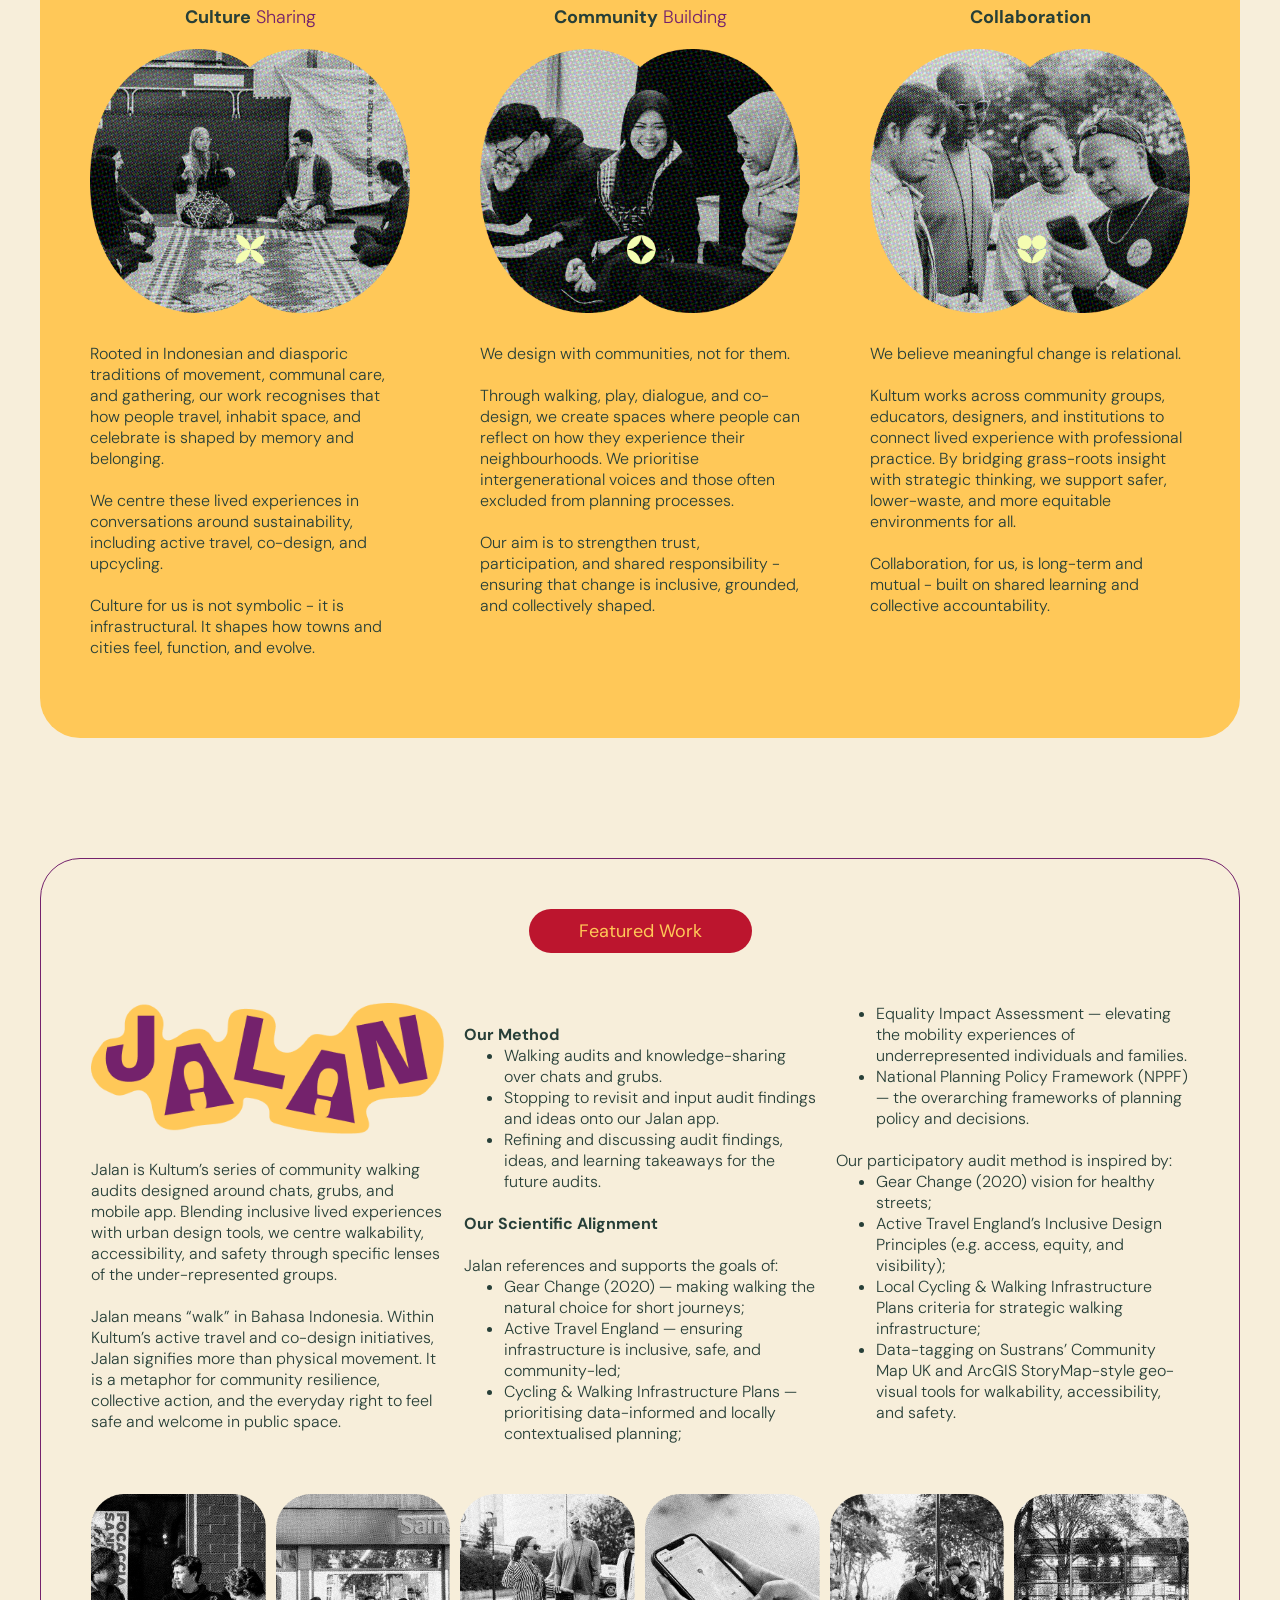
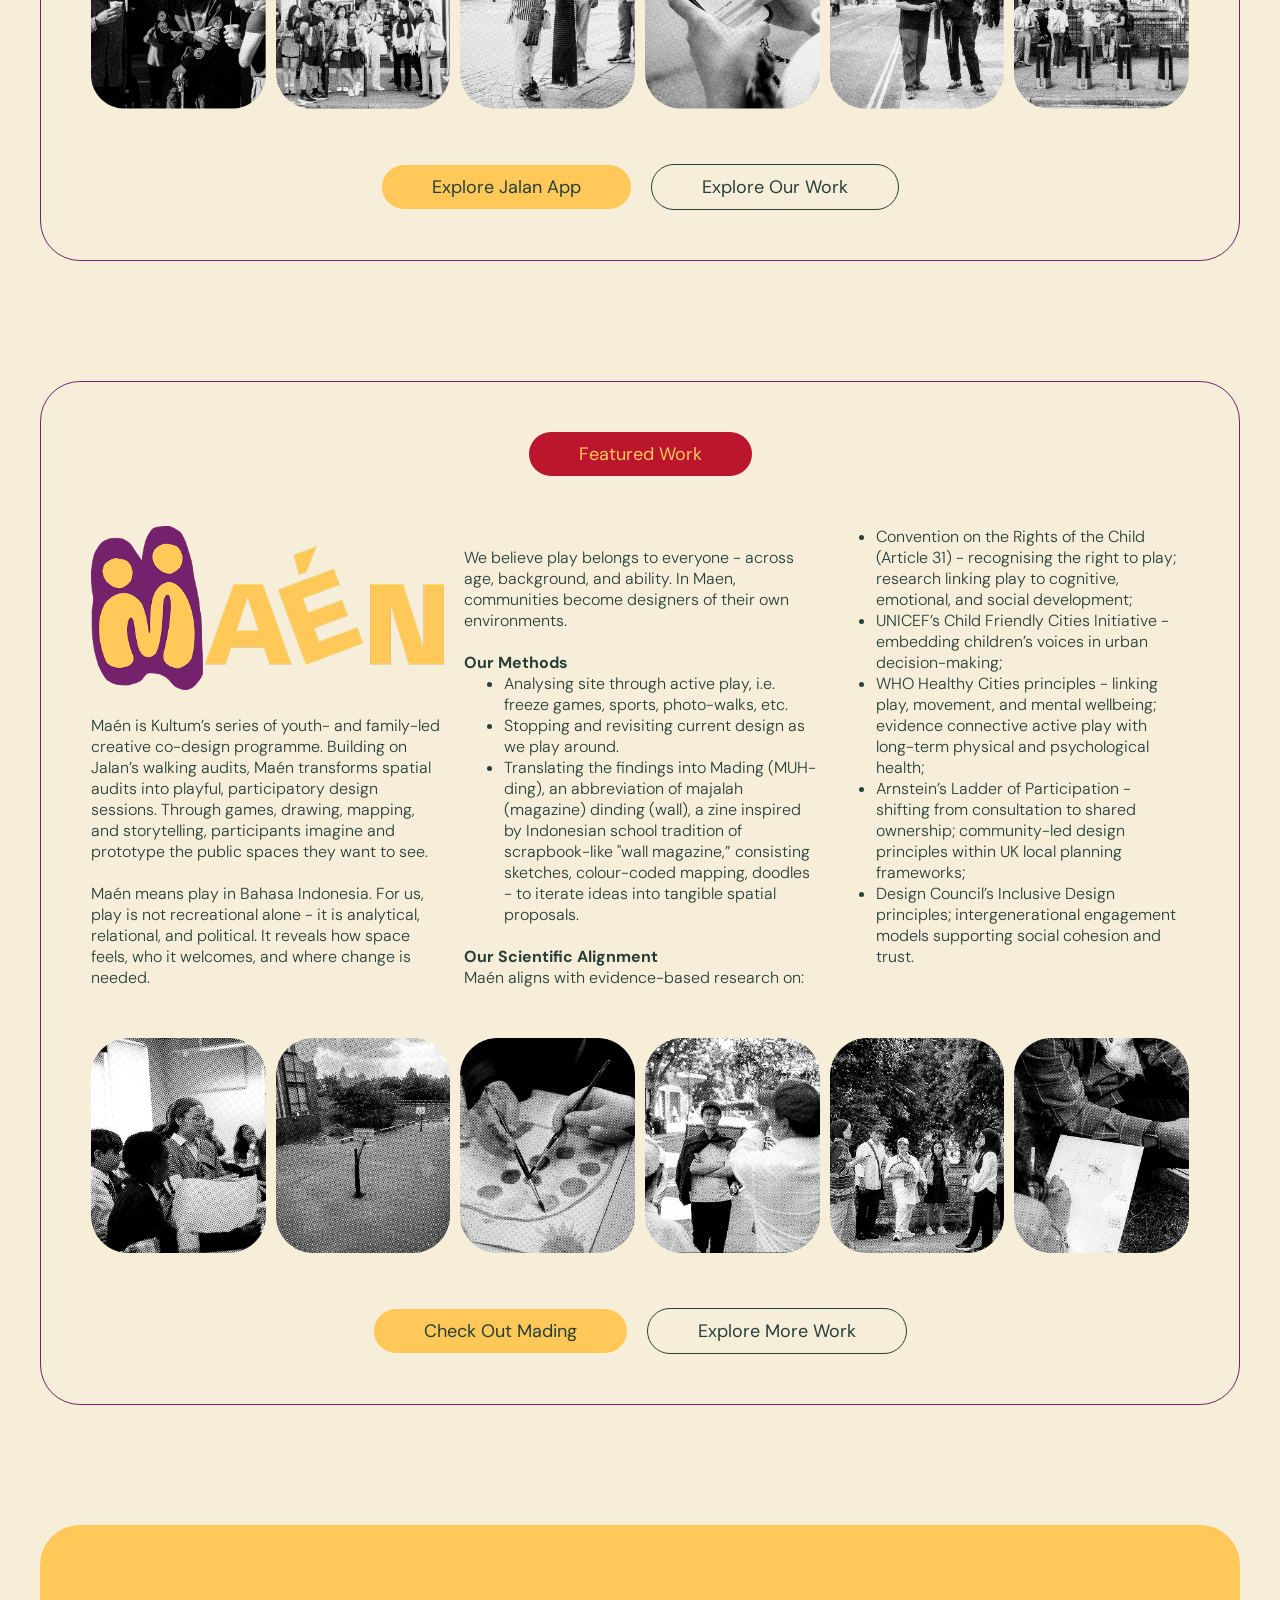
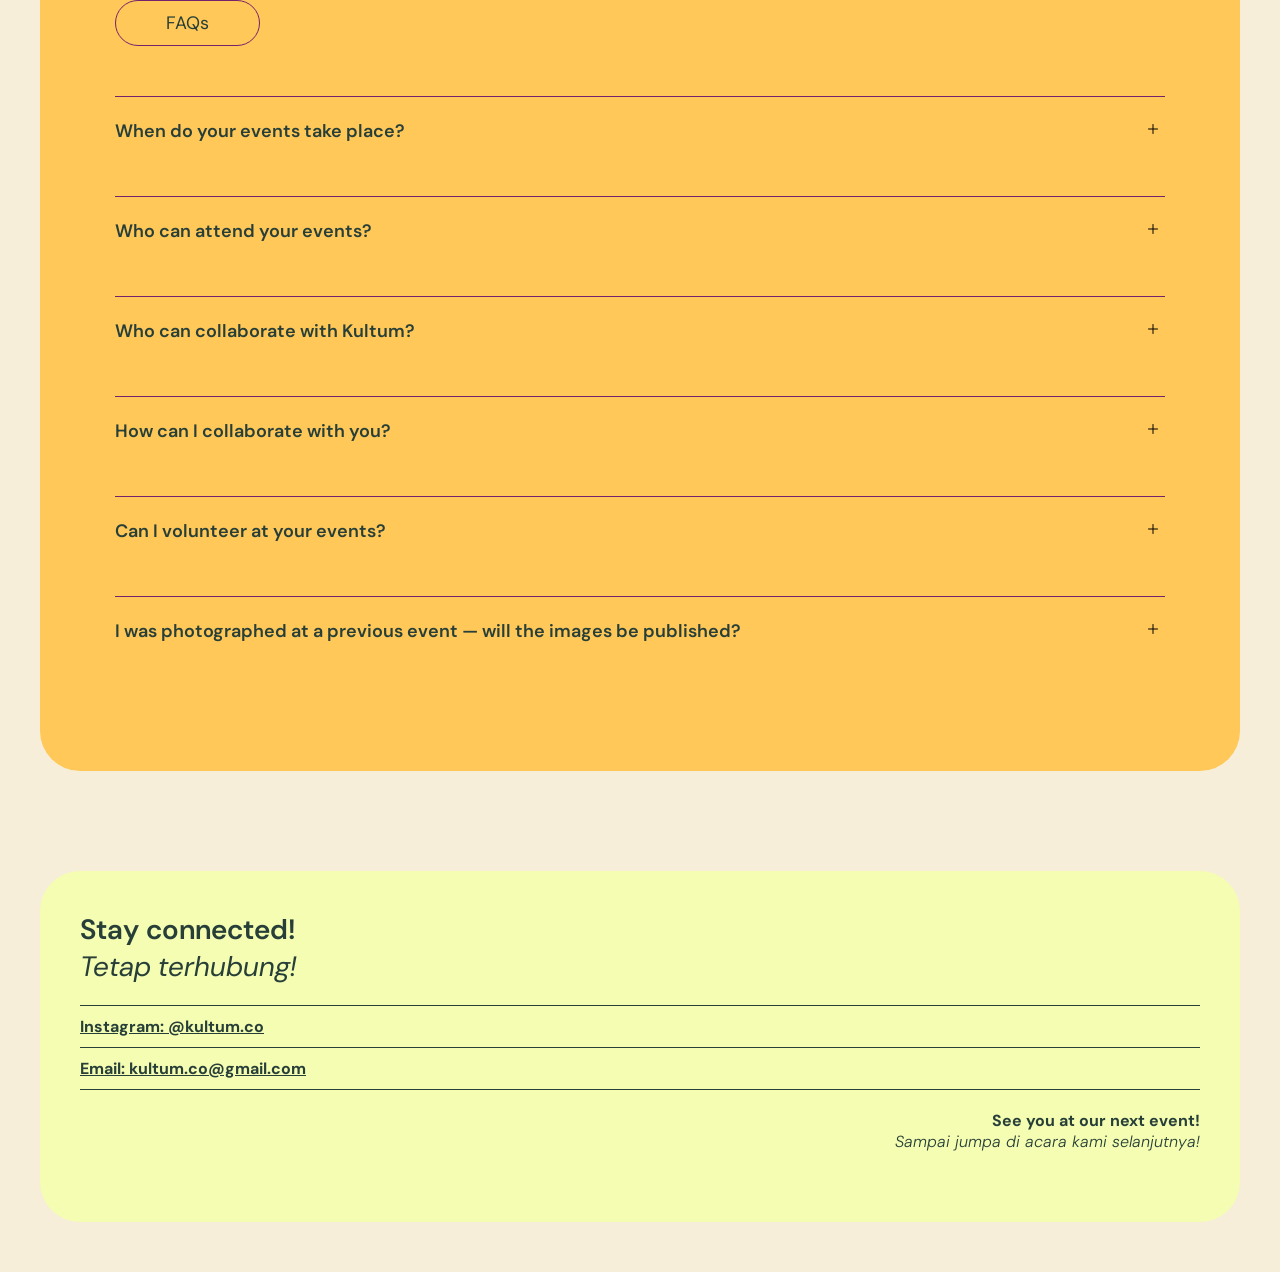
==== commit 08bb413b: "revise" ====
--- a/index.html
+++ b/index.html
@@ -51,7 +51,7 @@
         </div>
         <div class="about-content">
             <div class="about-content-text">
-                <p>Kultum–<i>Kultur Bertumbuh</i> (‘a culture that grows’) is a sustainability collective shaped by our Indonesian heritage, centring lived experience in the built environment.</p>
+                <p>Kultum–<i>Kultur Bertumbuh </i>(‘a culture that grows’) is a sustainability collective shaped by our Indonesian heritage, centring lived experience in the built environment.</p>
                 <br>
                 <p>We are also one of the finalists for Decarbonising Transport Awards 2026 following our commitment to:</p>
             </div>
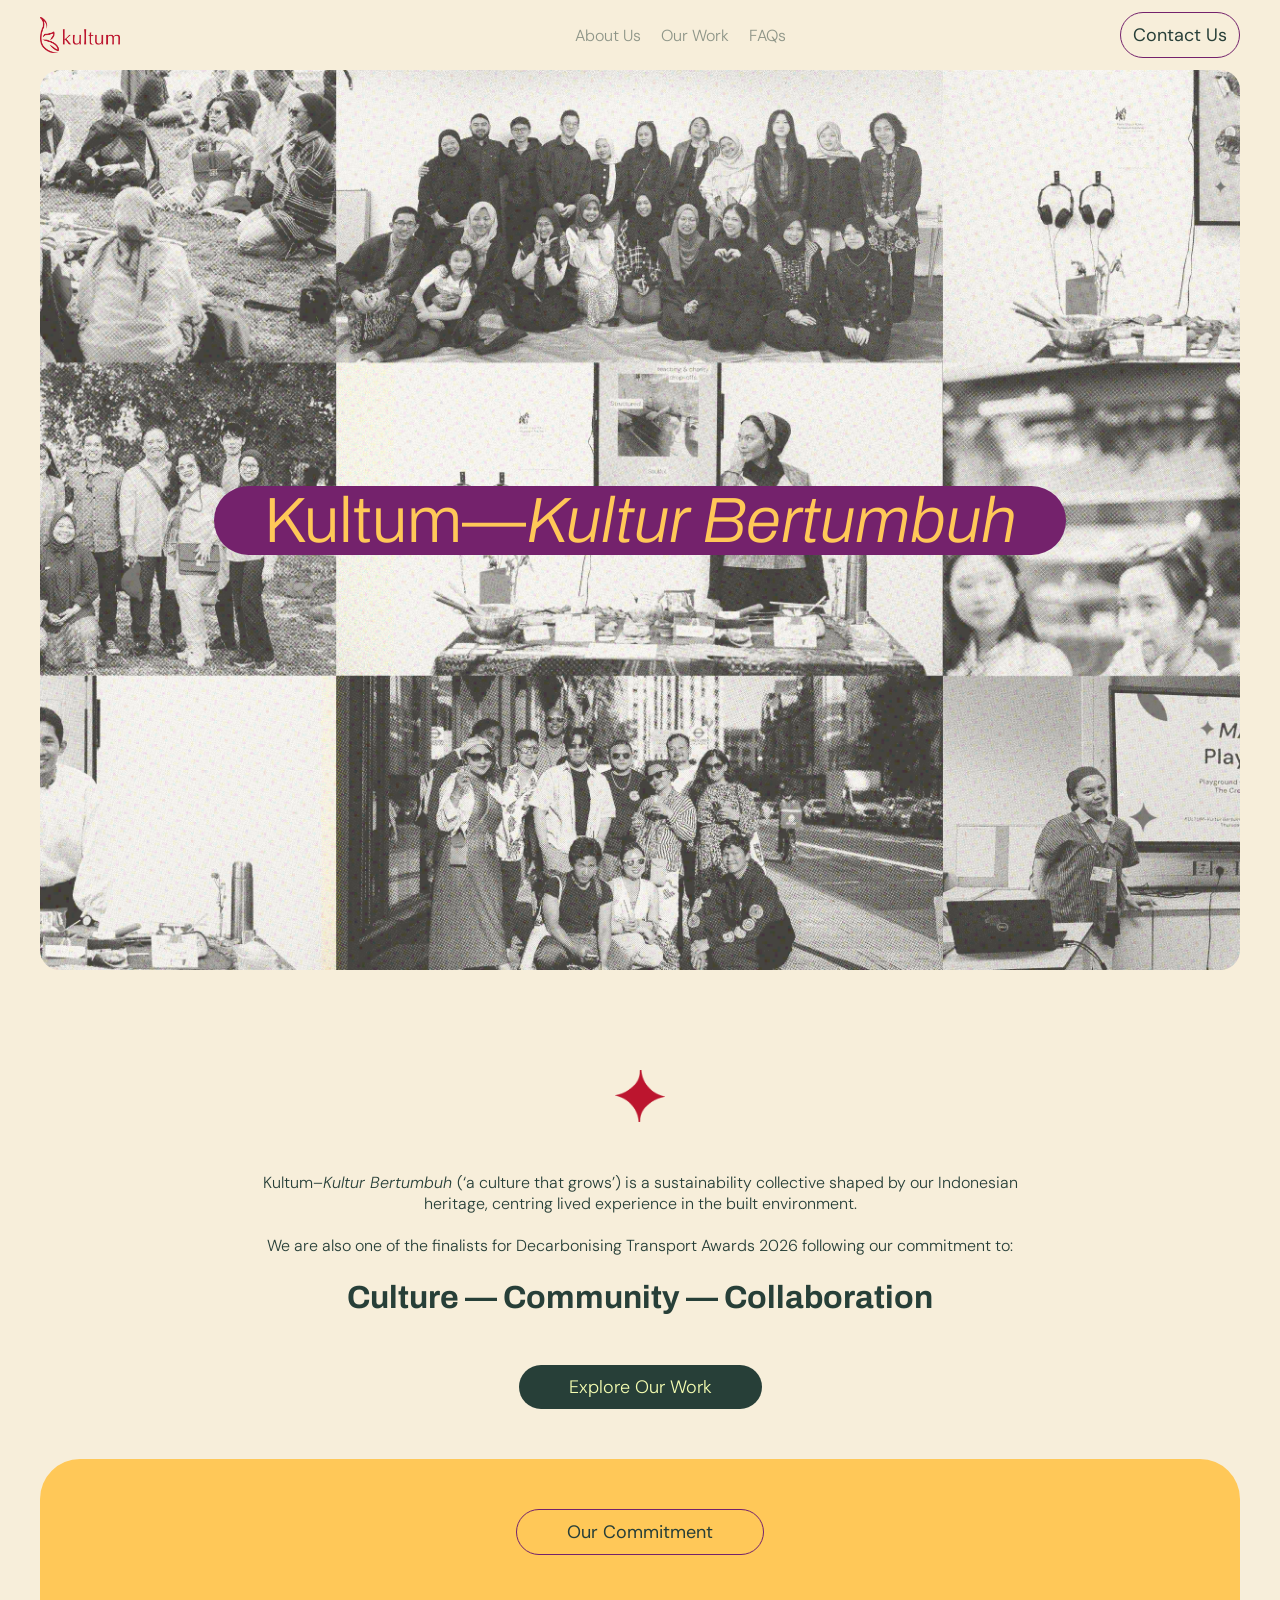
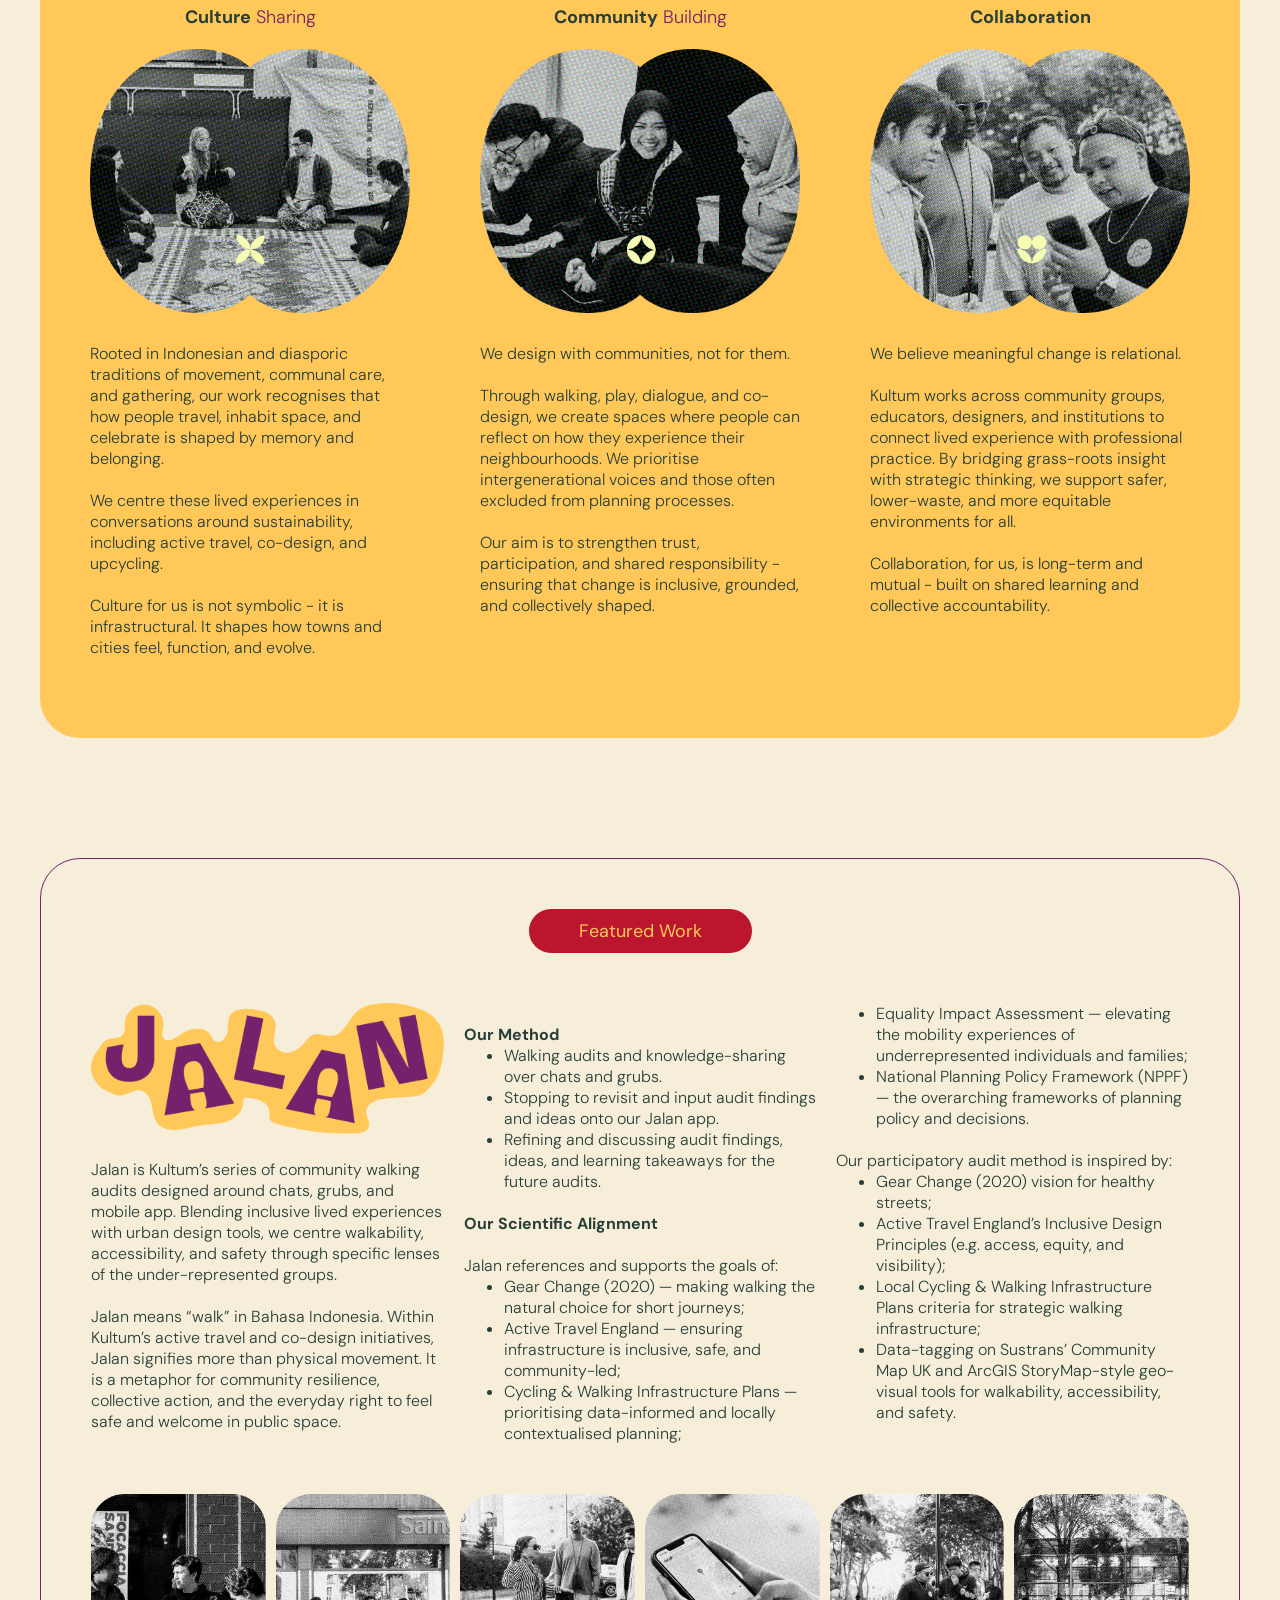
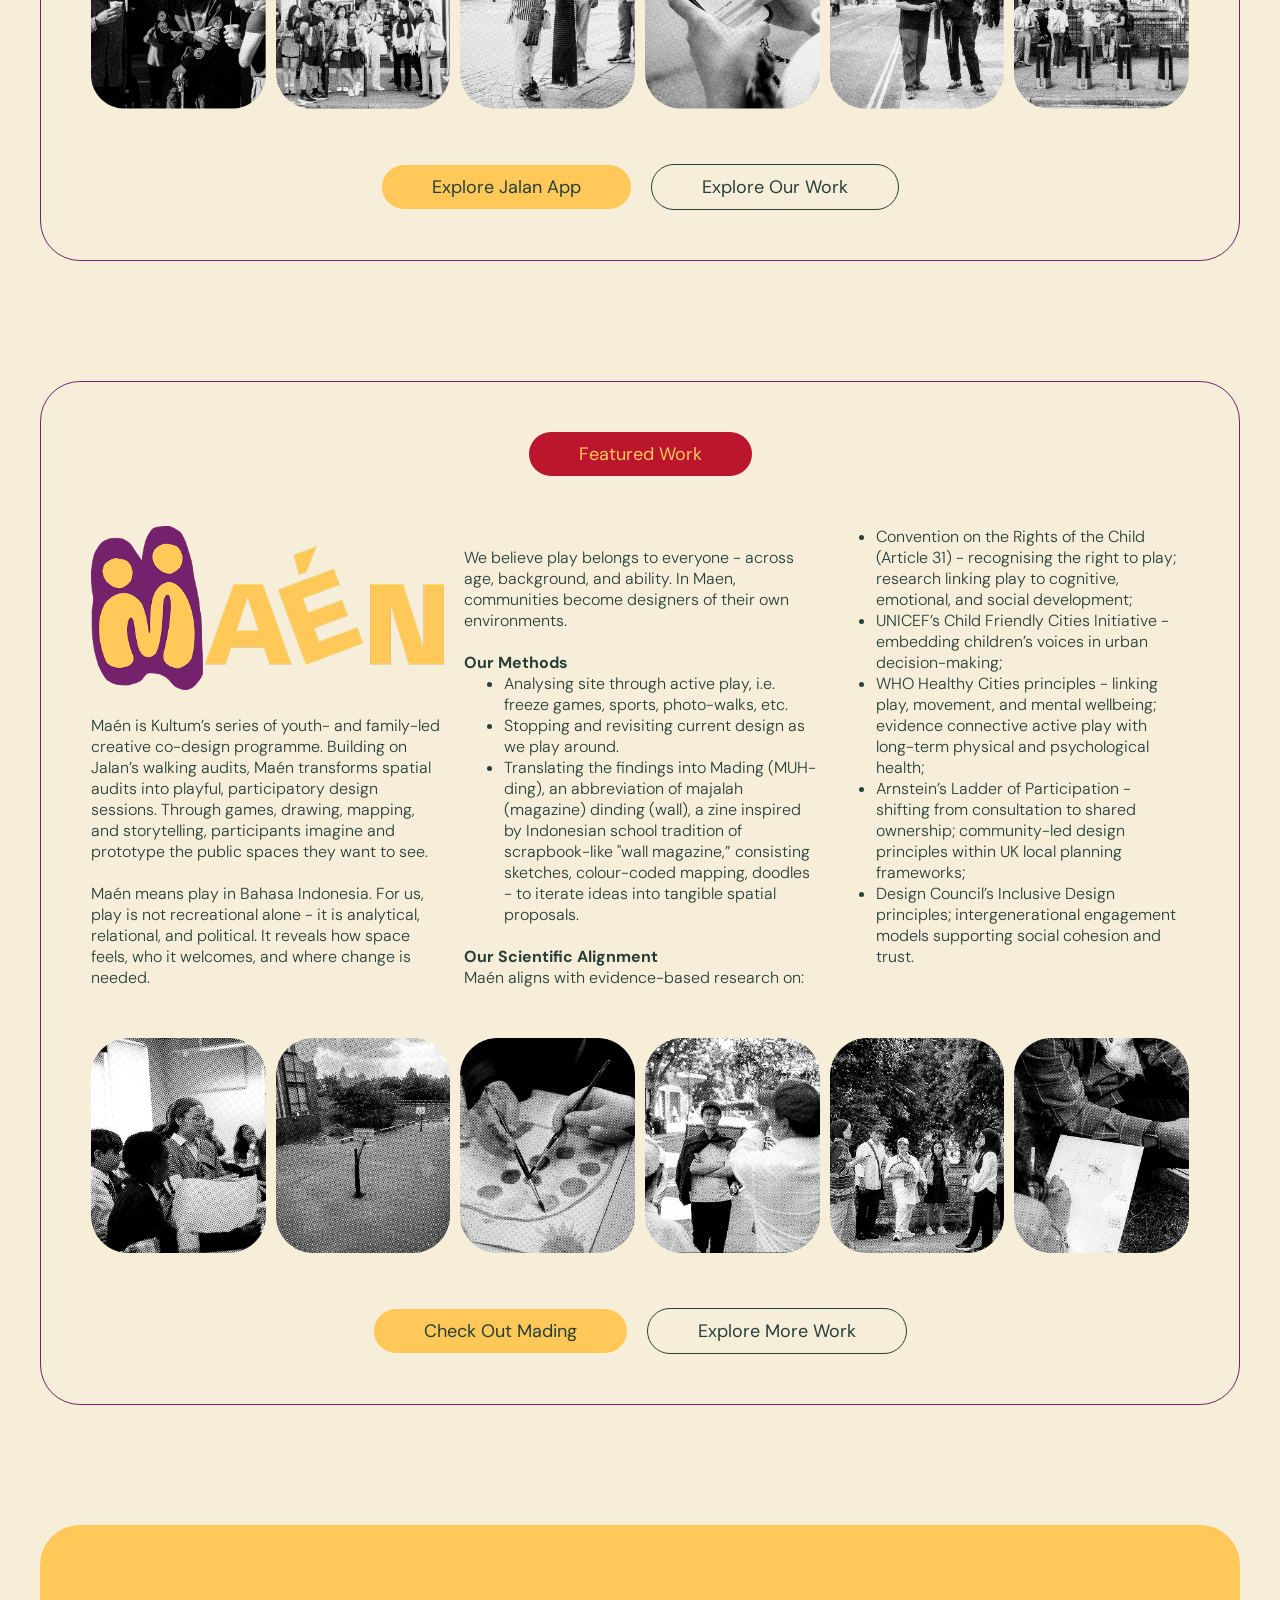
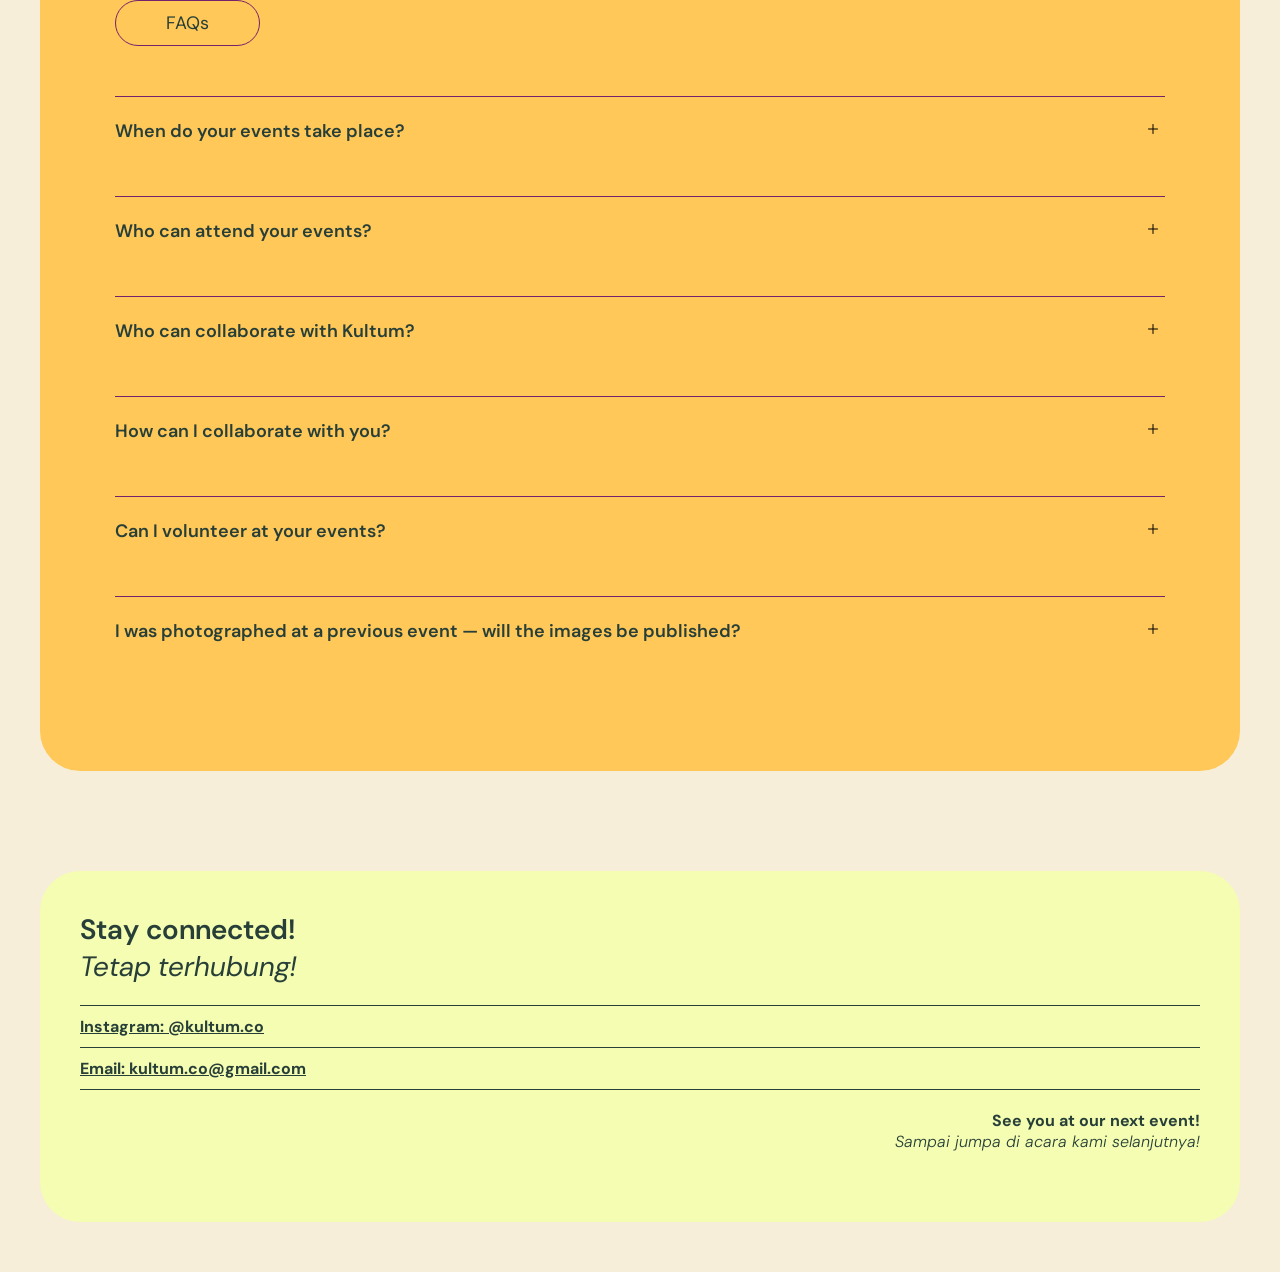
==== commit 80183e53: "type revision" ====
--- a/index.html
+++ b/index.html
@@ -131,7 +131,7 @@
                     <li><a href="https://assets.publishing.service.gov.uk/media/5f1f59458fa8f53d39c0def9/gear-change-a-bold-vision-for-cycling-and-walking.pdf" target="_blank">Gear Change (2020)</a> — making walking the natural choice for short journeys;</li>
                     <li><a href="https://www.activetravelengland.gov.uk/resources" target="_blank">Active Travel England</a> — ensuring infrastructure is inclusive, safe, and community-led;</li>
                     <li><a href="https://assets.publishing.service.gov.uk/media/5f32aa668fa8f57ac88dc9dc/cycling-walking-infrastructure-technical-guidance-document.pdf" target="_blank">Cycling & Walking Infrastructure Plans</a> — prioritising data-informed and locally contextualised planning;</li>
-                    <li><a href="https://www.ukri.org/wp-content/uploads/2021/02/nerc-110221-Funding-Opp-PreparingForFutureCleanAir-EIA.pdf#:~:text=An%20equality%20impact%20assessment%20(EIA)%20is%20an,or%20disadvantage%20any%20protected%20groups%20from%20participation.&text=EIAs%20are%20about%20making%20comparisons%20between%20groups,identify%20differences%20in%20their%20needs%20and/or%20requirements." target="_blank">Equality Impact Assessment</a> — elevating the mobility experiences of underrepresented individuals and families.</li>
+                    <li><a href="https://www.ukri.org/wp-content/uploads/2021/02/nerc-110221-Funding-Opp-PreparingForFutureCleanAir-EIA.pdf#:~:text=An%20equality%20impact%20assessment%20(EIA)%20is%20an,or%20disadvantage%20any%20protected%20groups%20from%20participation.&text=EIAs%20are%20about%20making%20comparisons%20between%20groups,identify%20differences%20in%20their%20needs%20and/or%20requirements." target="_blank">Equality Impact Assessment</a> — elevating the mobility experiences of underrepresented individuals and families;</li>
                     <li><a href="https://www.gov.uk/government/publications/national-planning-policy-framework--2" target="_blank">National Planning Policy Framework (NPPF)</a> — the overarching frameworks of planning policy and decisions.</li>
                 </ul>
                 <br>
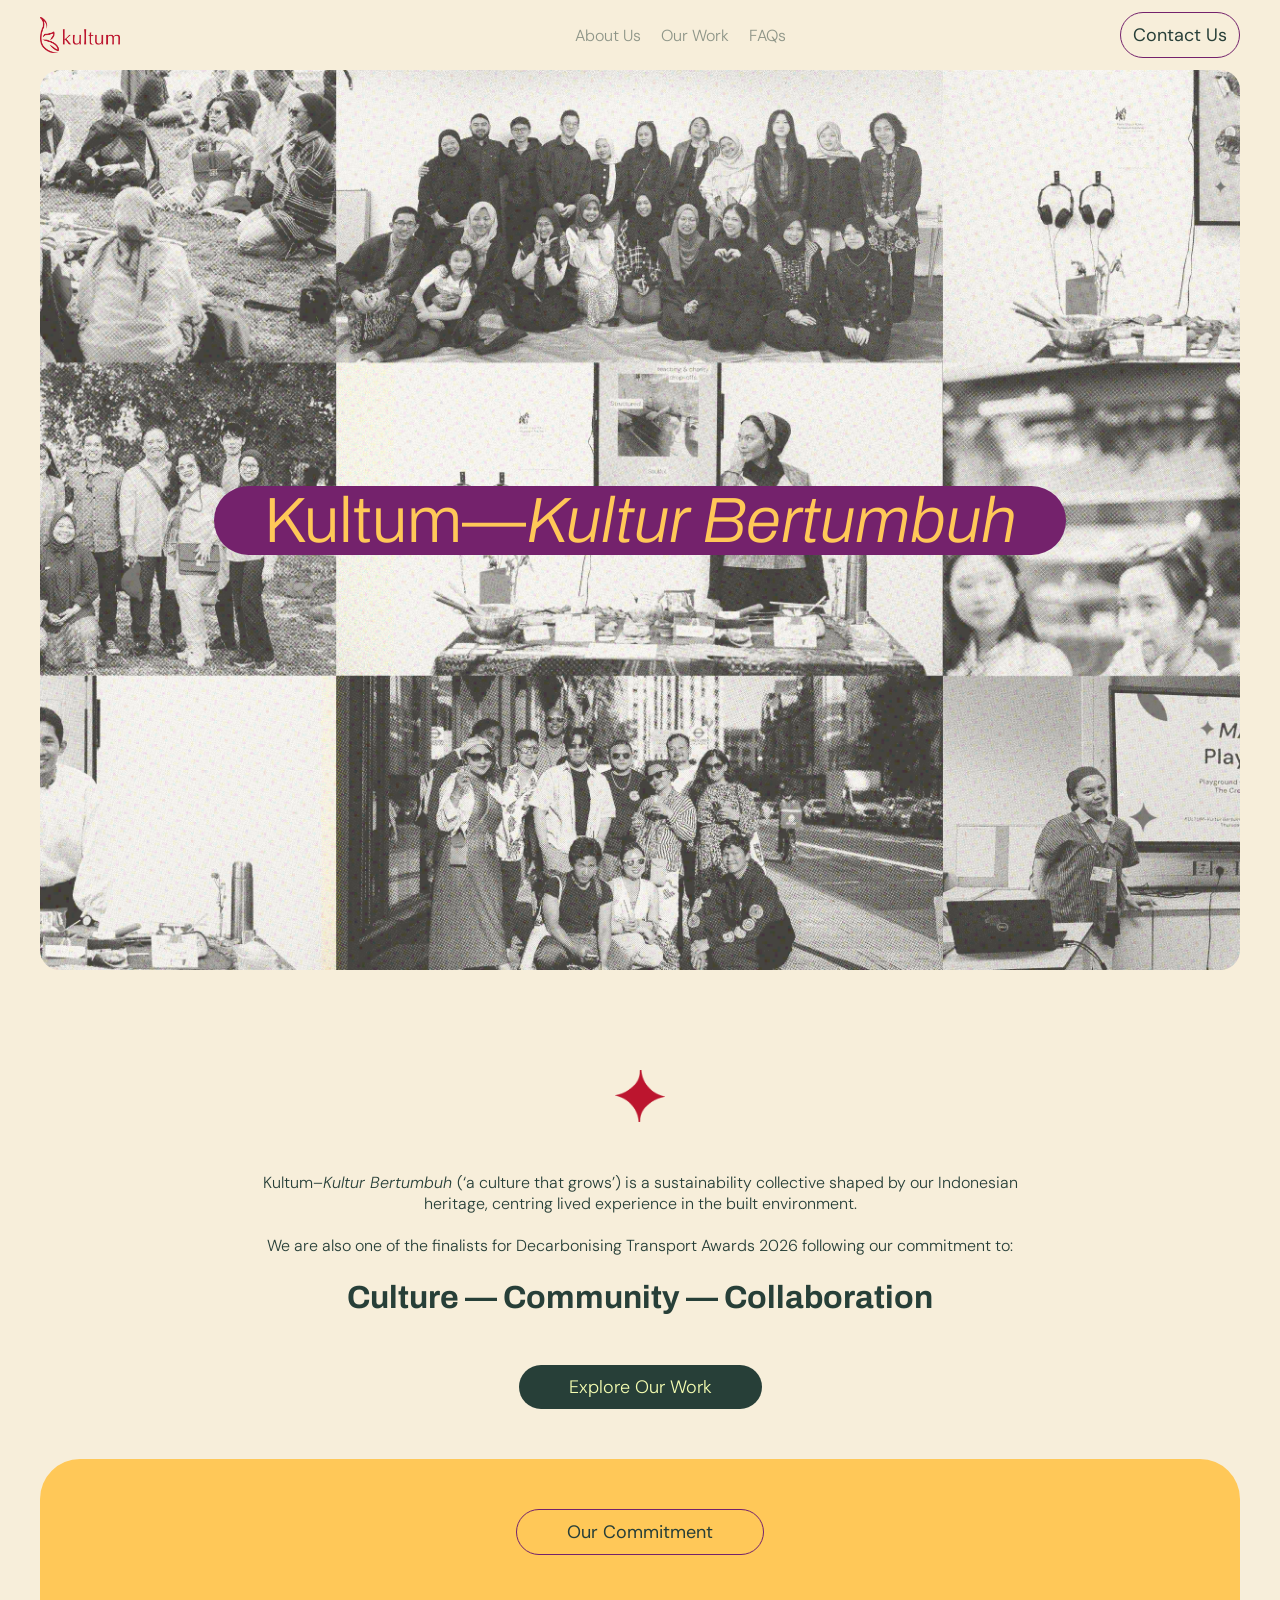
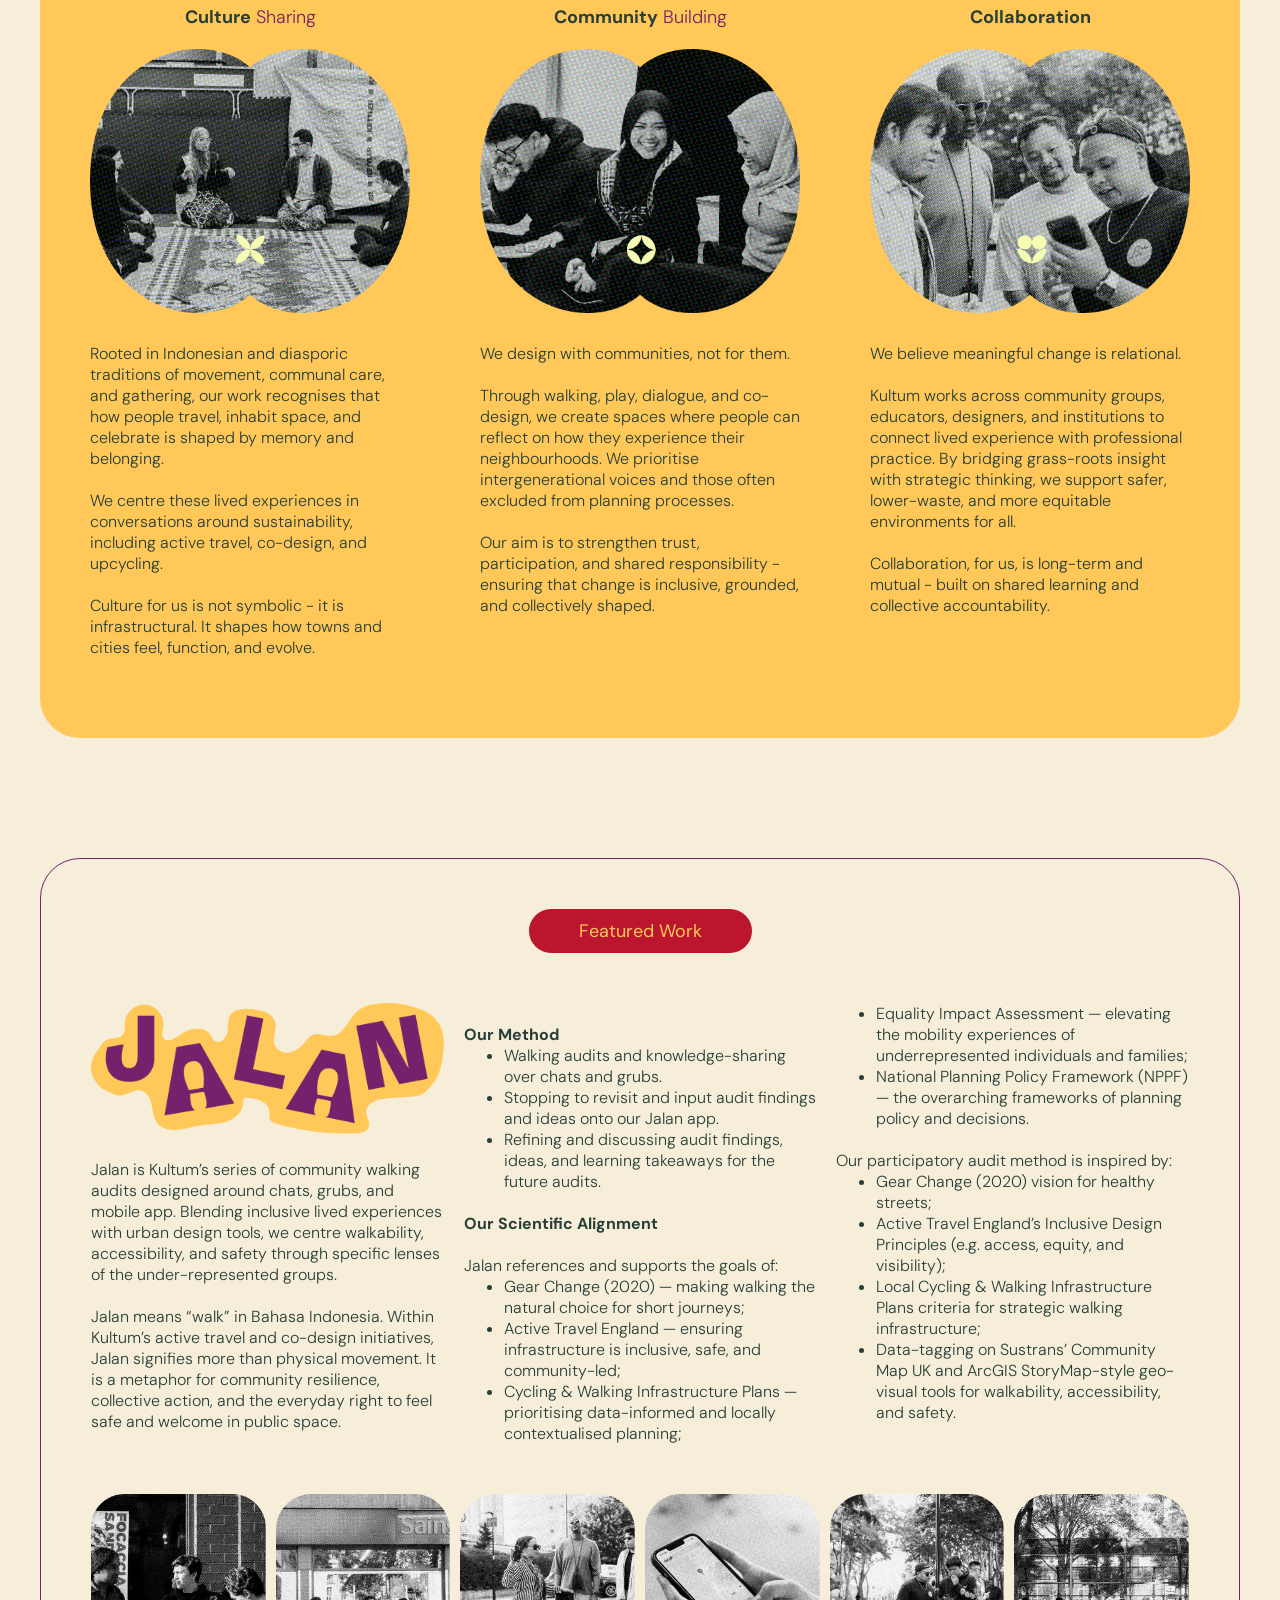
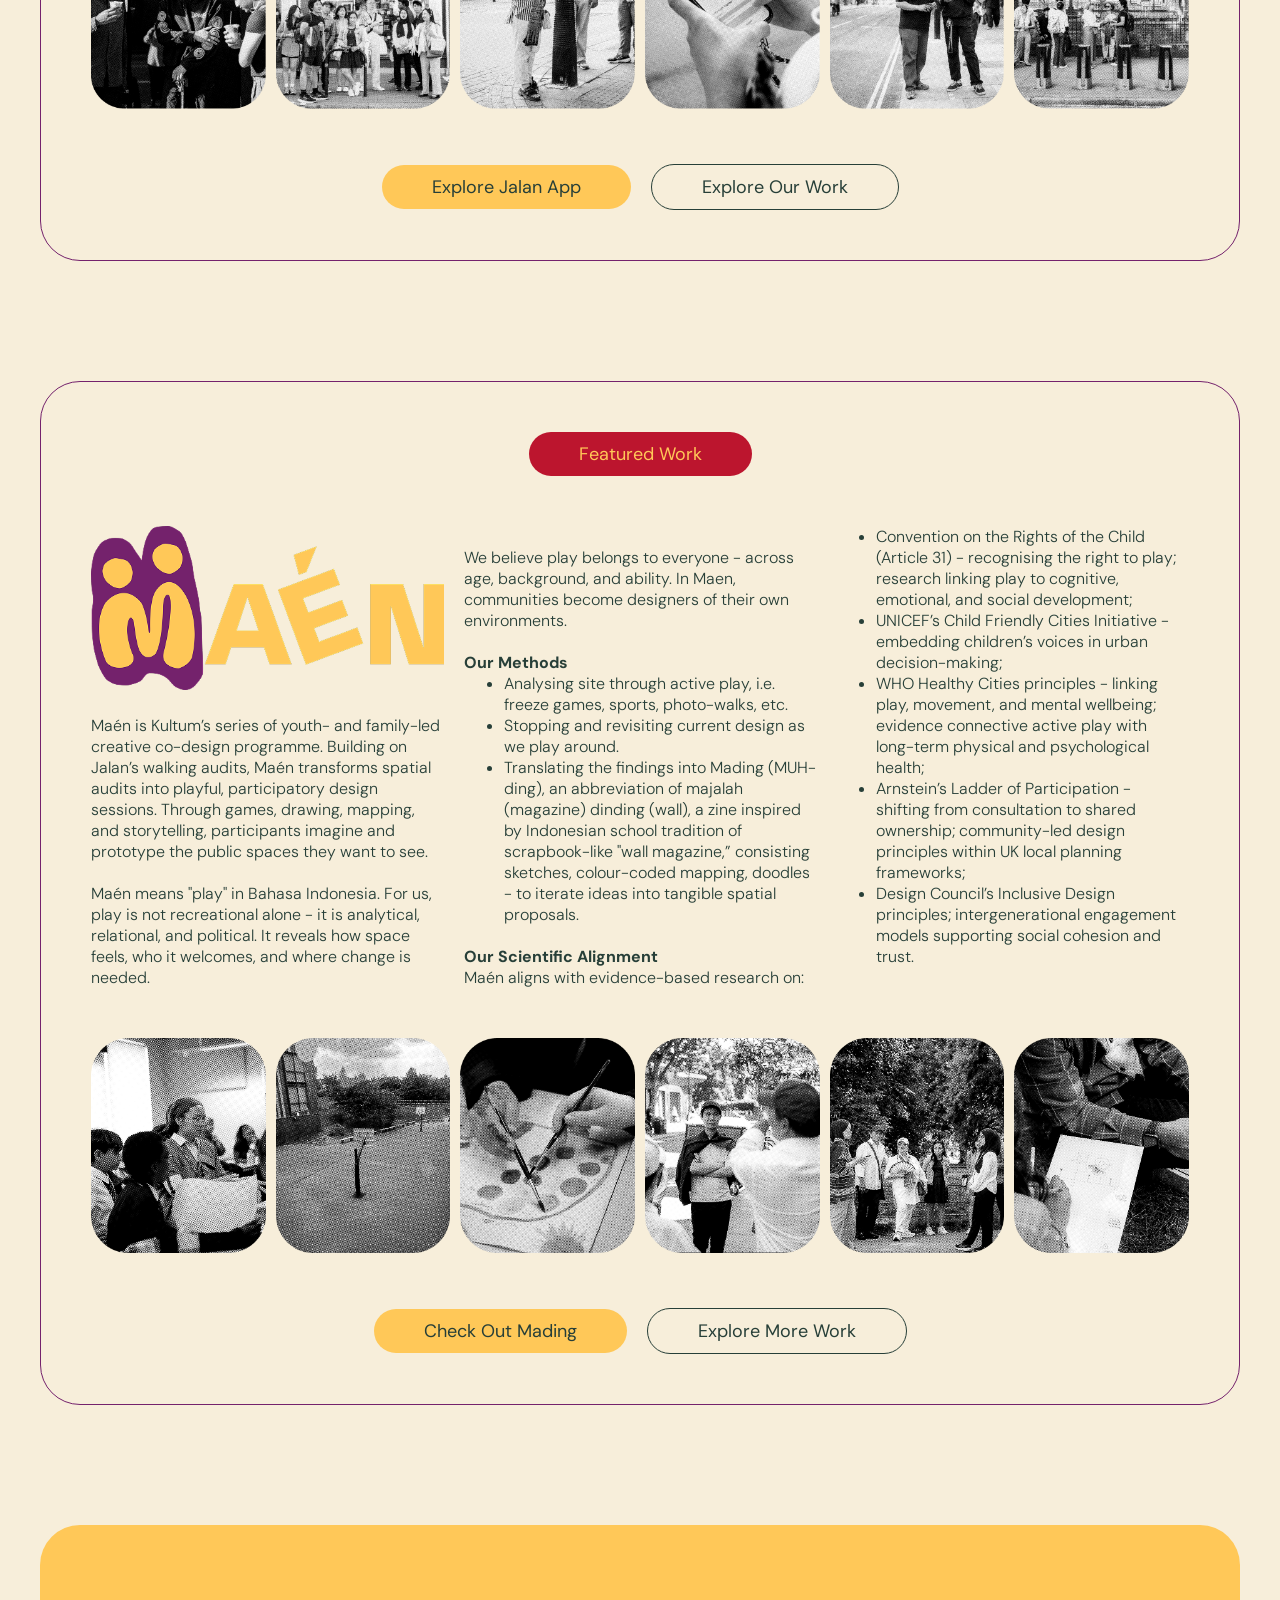
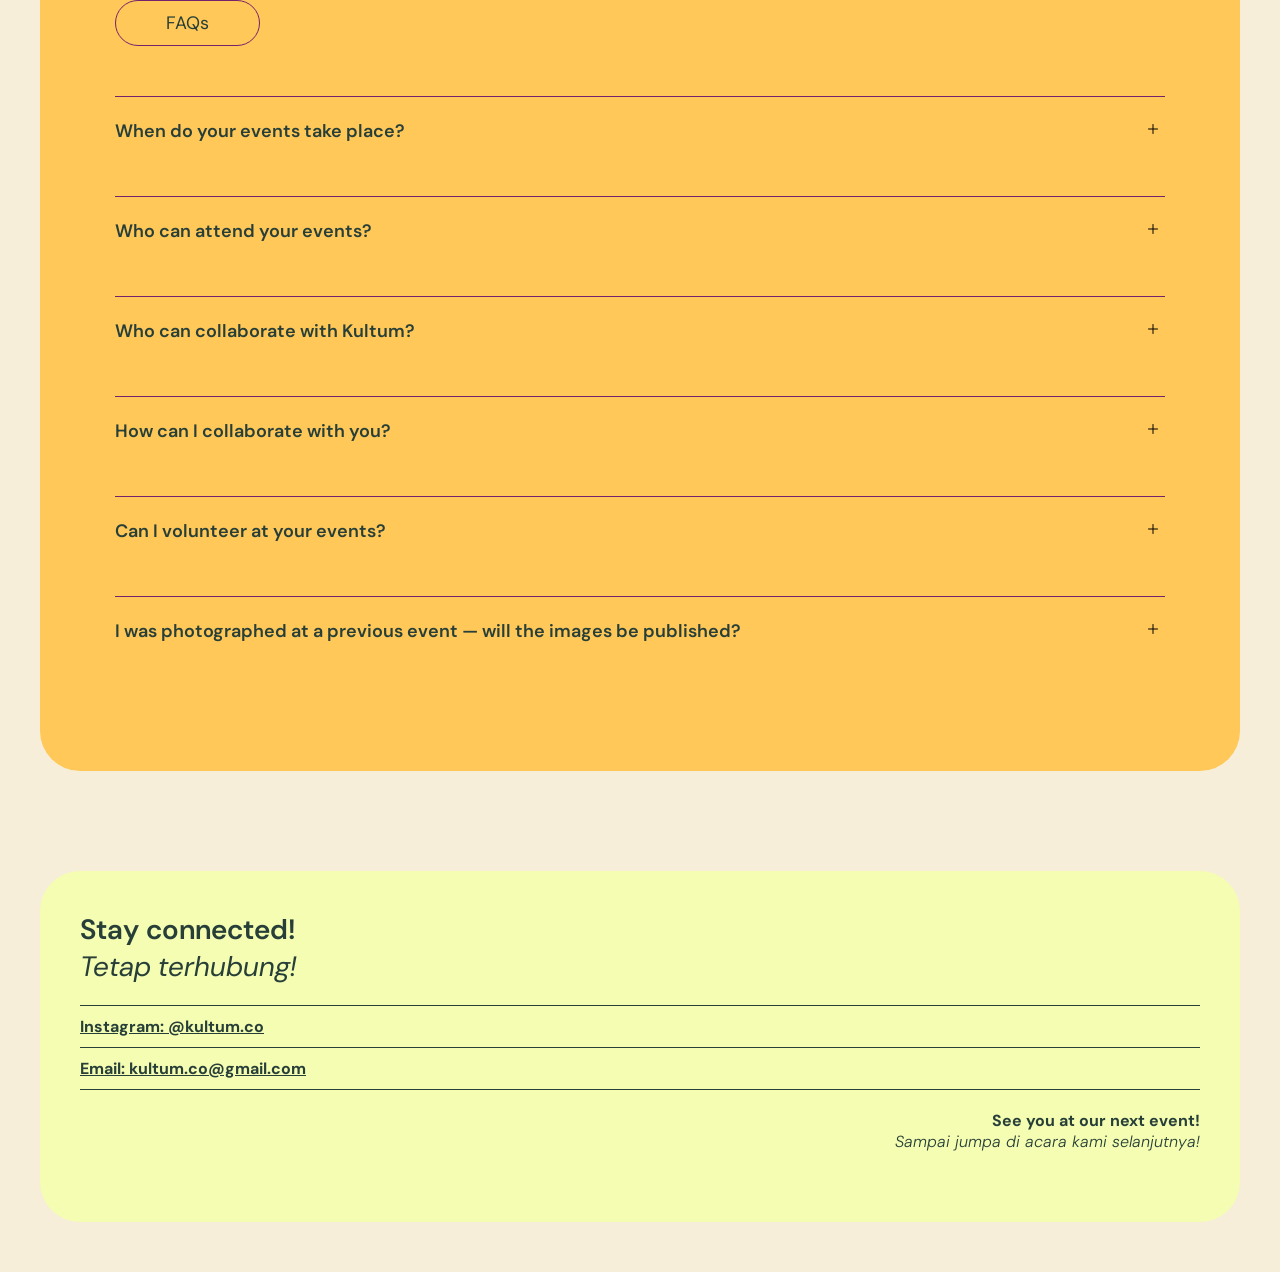
==== commit 8347c9e7: "Air quote update" ====
--- a/index.html
+++ b/index.html
@@ -188,7 +188,7 @@
             <img class="feature-projects-image" src="assets/image/featured_project/maen_logo.png" alt="Featured Project Main Image">
             <p>Maén is Kultum’s series of youth- and family-led creative co-design programme. Building on Jalan’s walking audits, Maén transforms spatial audits into playful, participatory design sessions. Through games, drawing, mapping, and storytelling, participants imagine and prototype the public spaces they want to see.</p>
             <br>
-            <p>Maén means play in Bahasa Indonesia. For us, play is not recreational alone - it is analytical, relational, and political. It reveals how space feels, who it welcomes, and where change is needed.</p>
+            <p>Maén means "play" in Bahasa Indonesia. For us, play is not recreational alone - it is analytical, relational, and political. It reveals how space feels, who it welcomes, and where change is needed.</p>
             <br>
             <p>We believe play belongs to everyone - across age, background, and ability. In Maen, communities become designers of their own environments.</p>
             <br>
